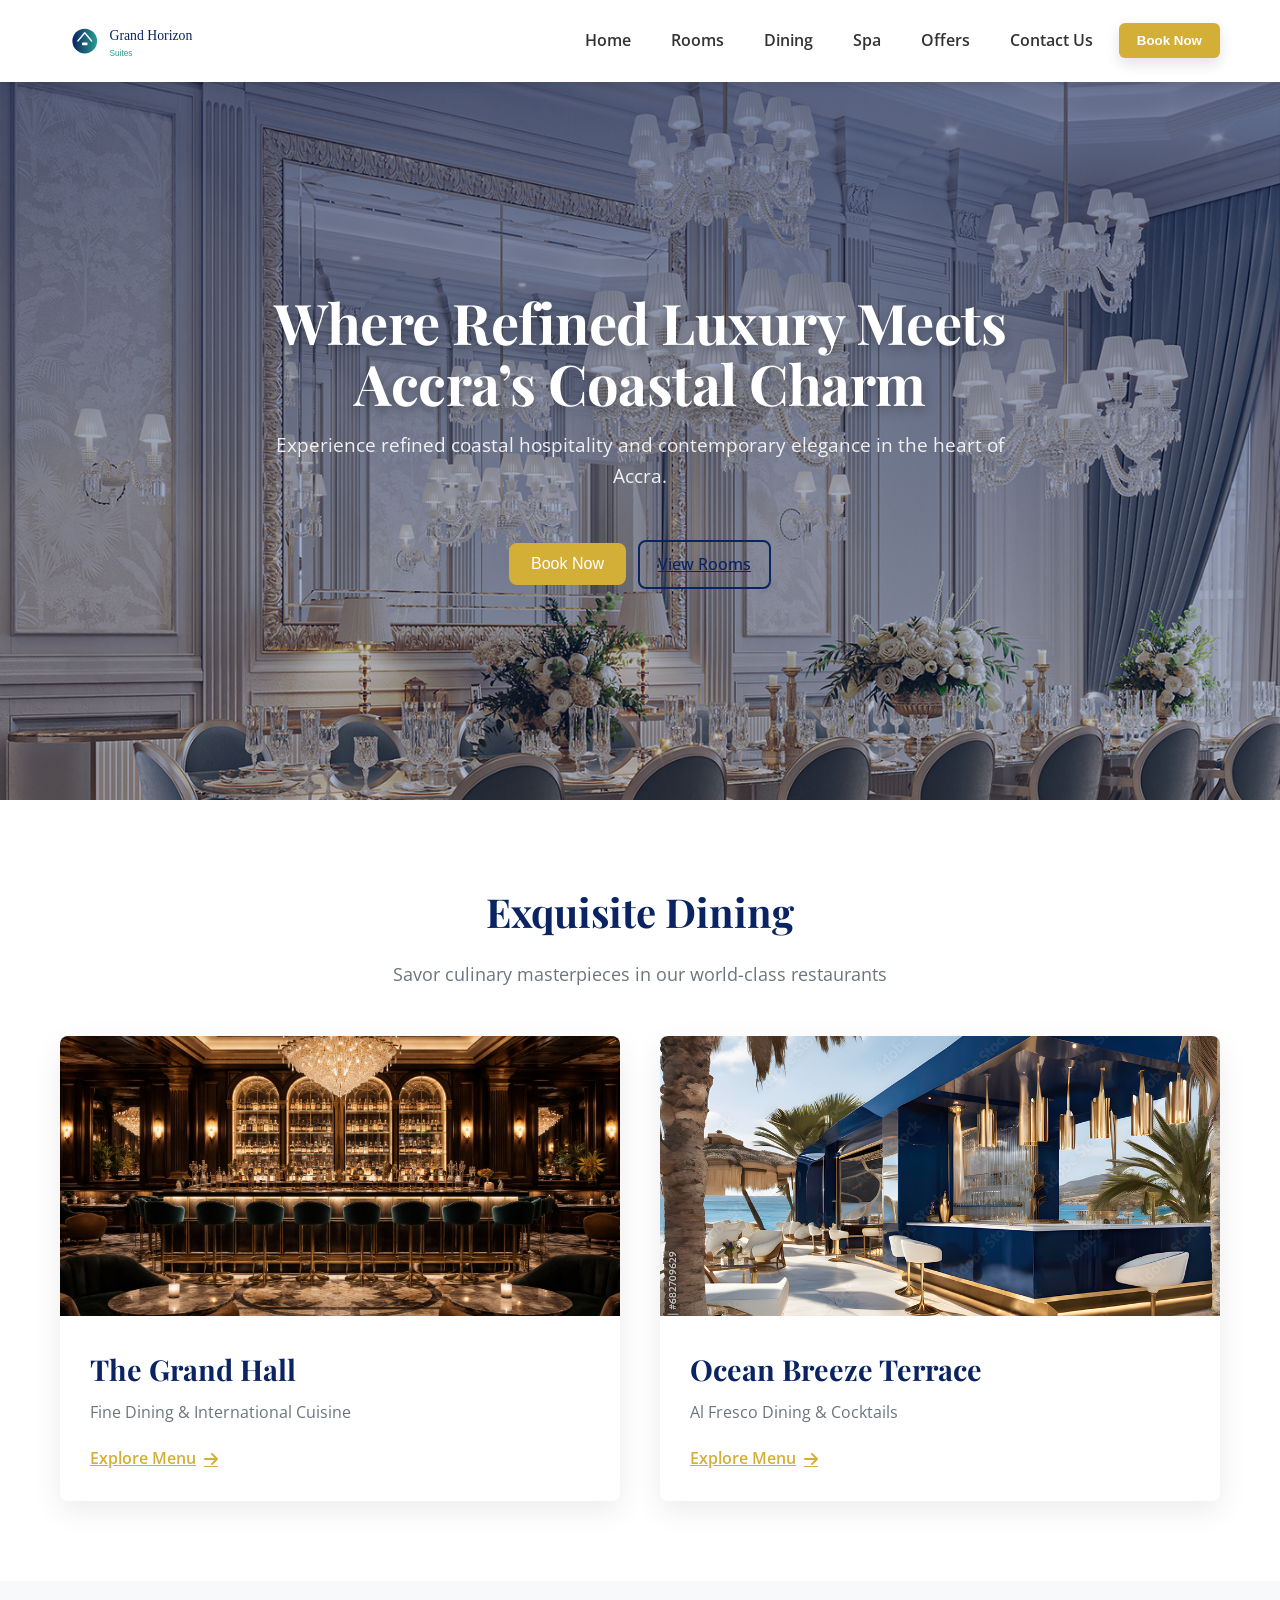
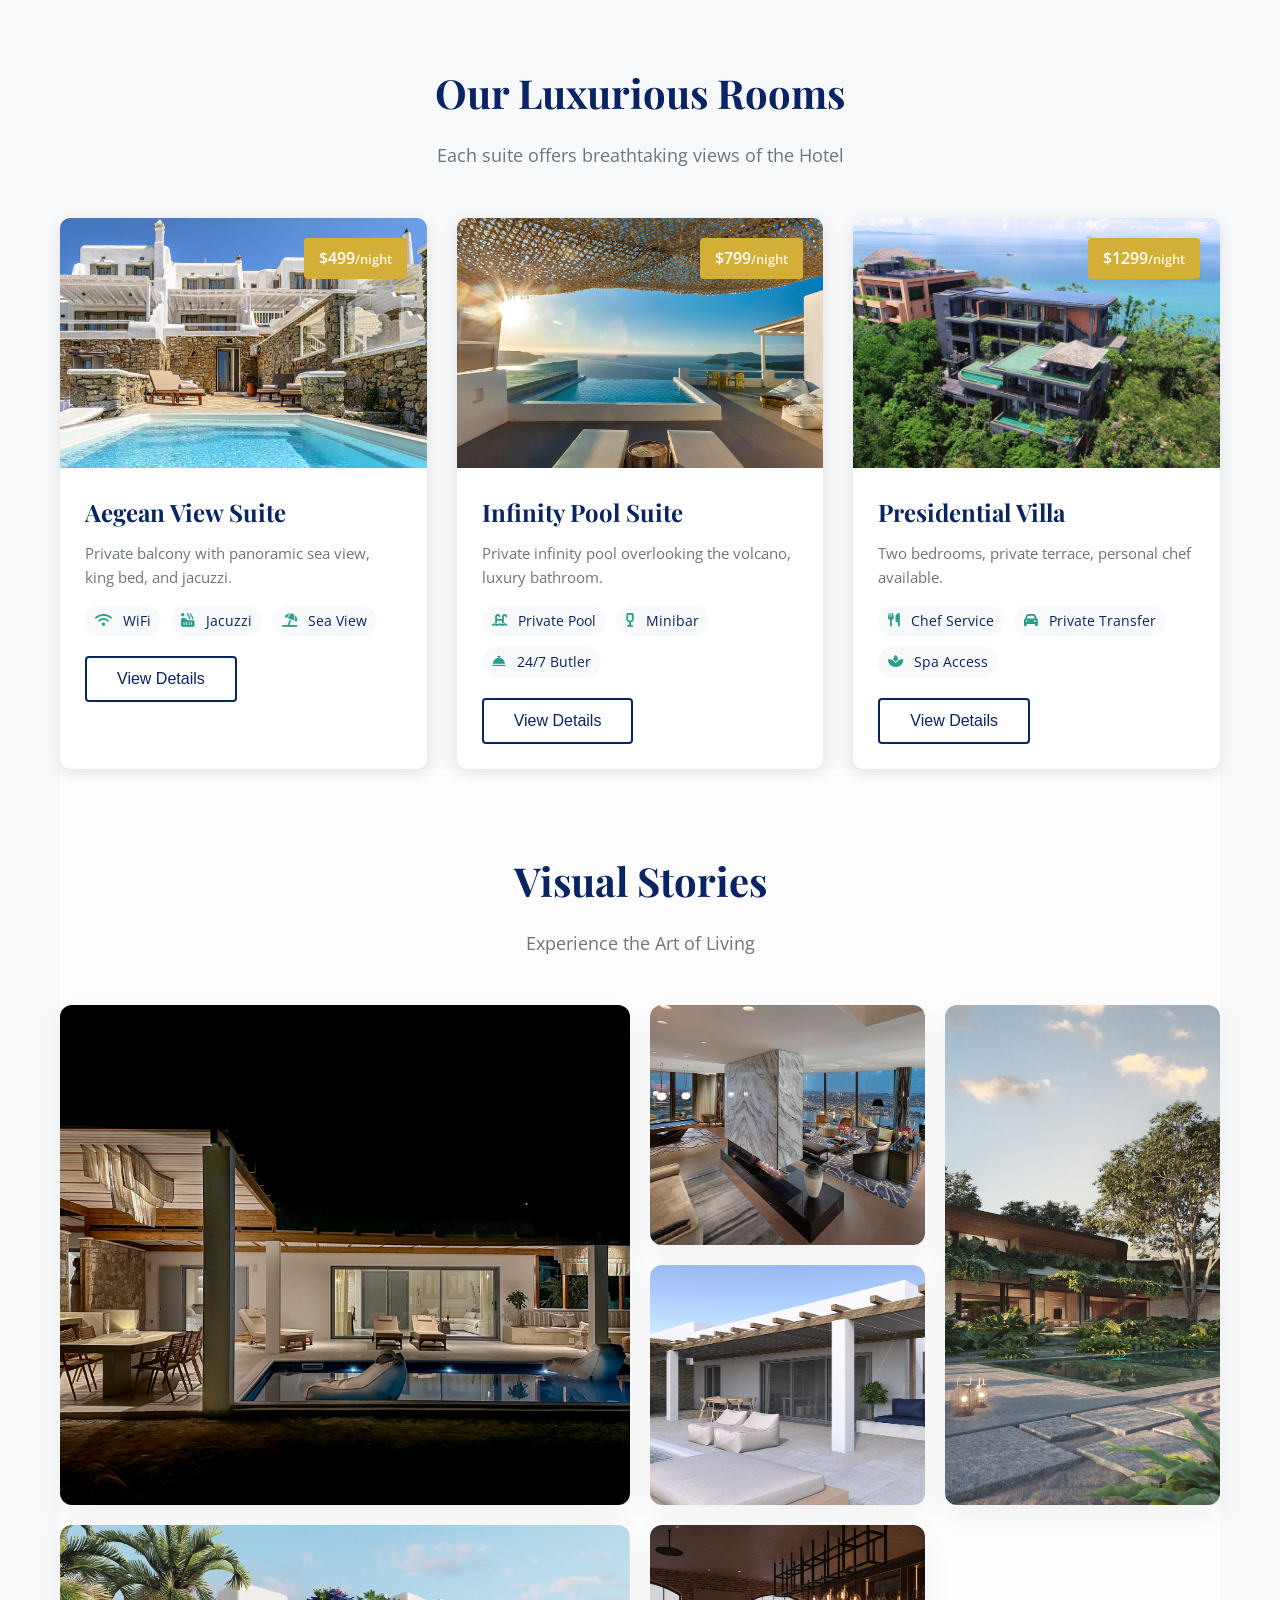
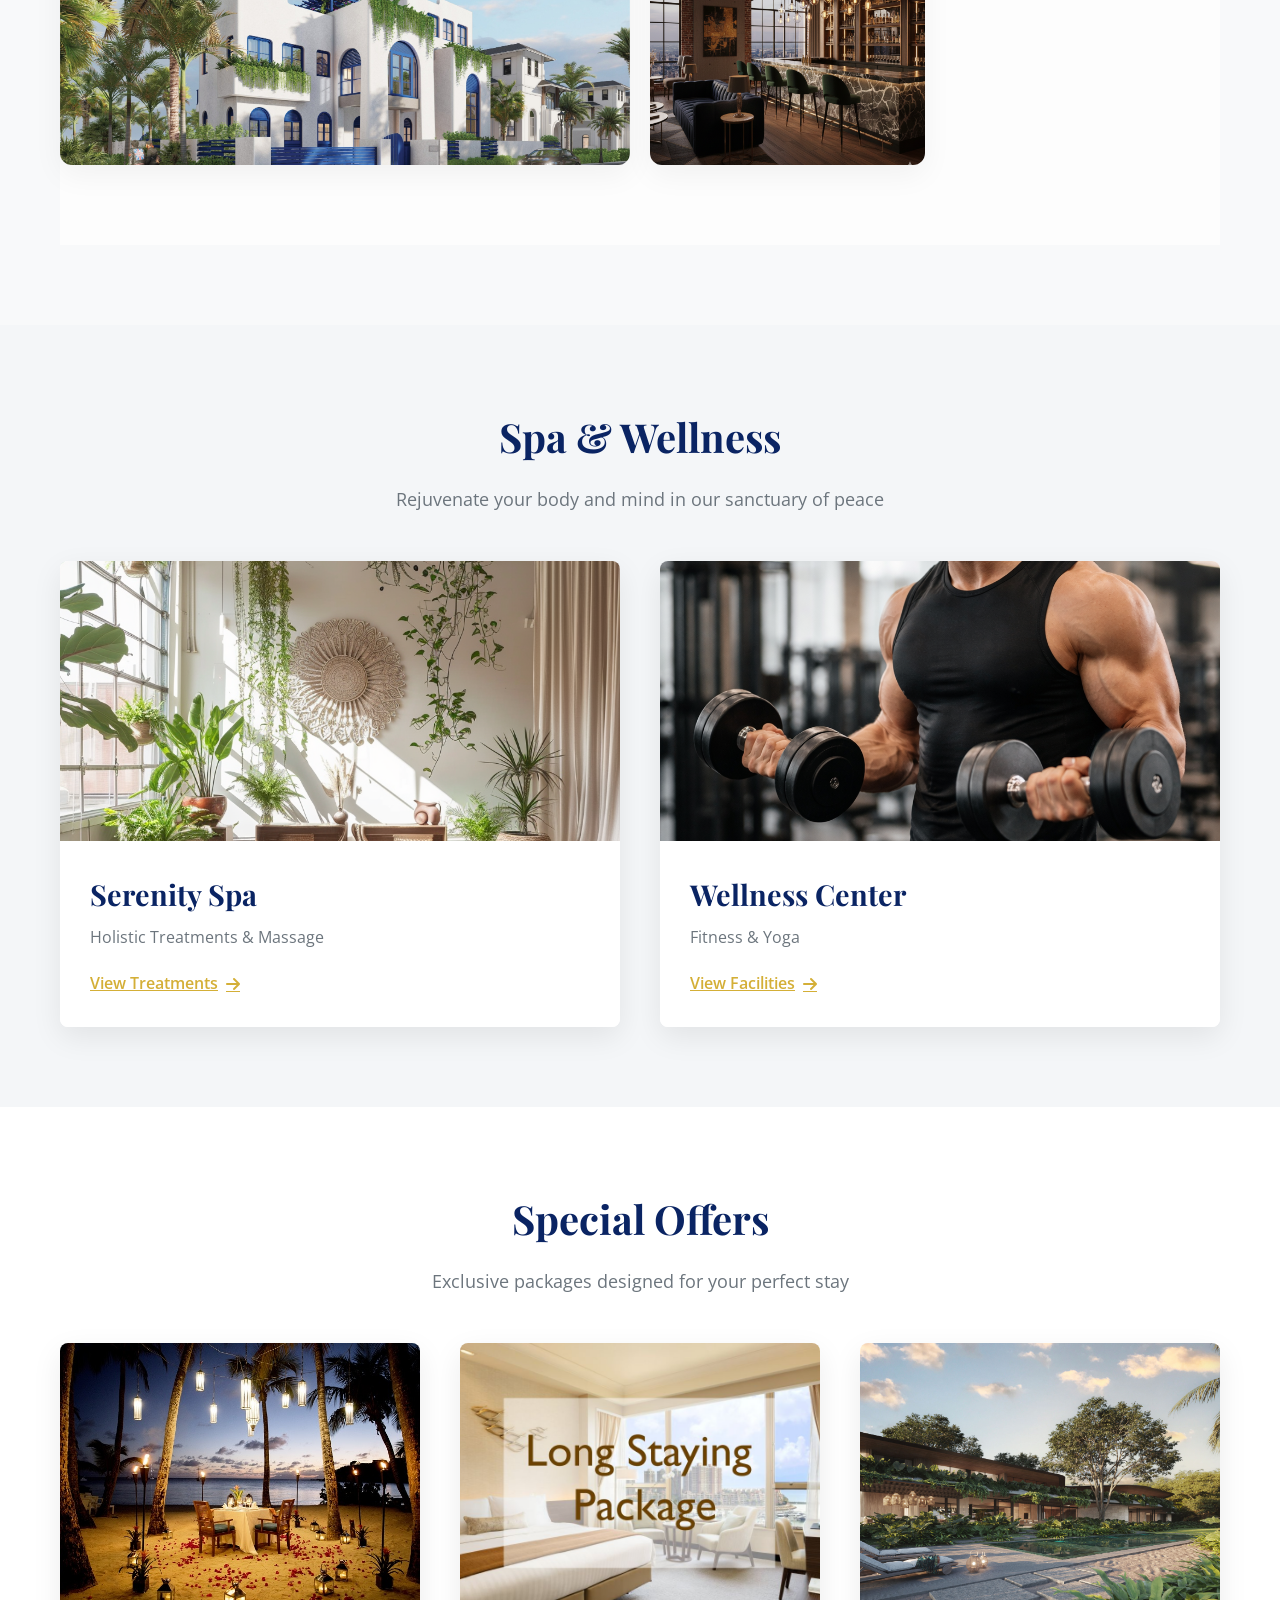
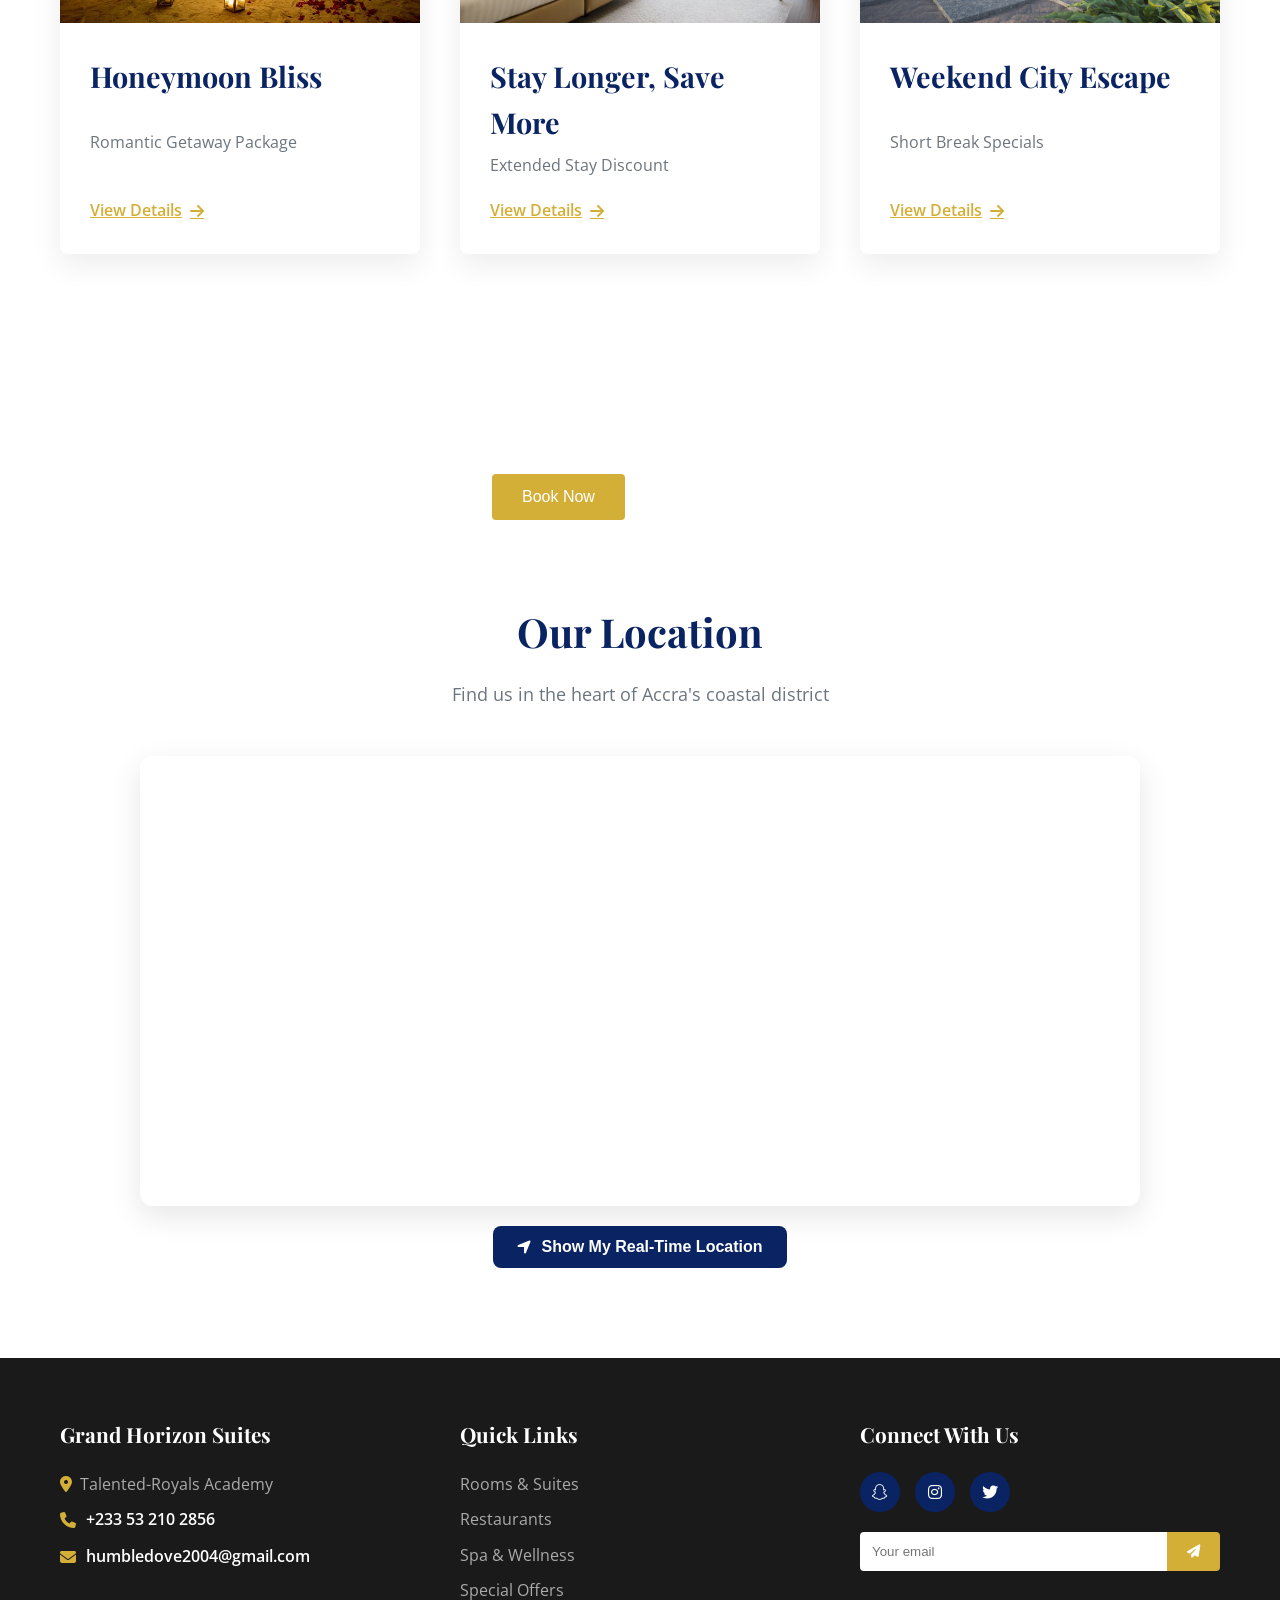
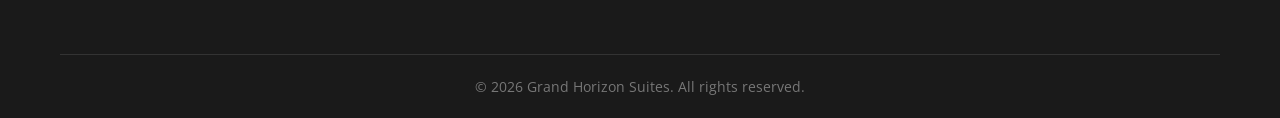
==== html/index.html @ d68dd580 "Initial commit: Grand Horizon Suites - Luxury Hotel Experience" ====
<!DOCTYPE html>
<html lang="en">

<head>
    <meta charset="UTF-8">
    <meta name="viewport" content="width=device-width, initial-scale=1.0">
    <meta name="description" content="Experience refined luxury and contemporary elegance at Grand Horizon Suites, Accra's premier coastal hotel.">
    <meta name="keywords" content="luxury hotel, Accra, coastal suites, fine dining, spa, wellness, vacation, Ghana">
    <title>Grand Horizon Suites | Luxury Hotel</title>
    <link rel="icon" type="image/svg+xml" href="../images/logo.svg">

    <!-- Structured Data (JSON-LD) -->
    <script type="application/ld+json">
    {
      "@context": "https://schema.org",
      "@type": "Hotel",
      "name": "Grand Horizon Suites",
      "description": "Experience refined luxury and contemporary elegance at Grand Horizon Suites, Accra's premier coastal hotel.",
      "image": "https://grandhorizonsuites.com/images/background.jpg",
      "address": {
        "@type": "PostalAddress",
        "streetAddress": "Talented-Royals Academy",
        "addressLocality": "Accra",
        "addressRegion": "Greater Accra",
        "addressCountry": "GH"
      },
      "telephone": "+233532102856",
      "priceRange": "$$$",
      "amenityFeature": [
        { "@type": "LocationFeatureSpecification", "name": "Sea View", "value": "true" },
        { "@type": "LocationFeatureSpecification", "name": "Spa", "value": "true" },
        { "@type": "LocationFeatureSpecification", "name": "Infinity Pool", "value": "true" }
      ]
    }
    </script>
    <link rel="stylesheet" href="../stylesheet/style.css">
    <link rel="preconnect" href="https://fonts.googleapis.com">
    <link rel="preconnect" href="https://fonts.gstatic.com" crossorigin>
    <link
        href="https://fonts.googleapis.com/css2?family=Playfair+Display:wght@400;700&family=Open+Sans:wght@300;400;500&display=swap"
        rel="stylesheet">
    <link rel="stylesheet" href="https://cdnjs.cloudflare.com/ajax/libs/font-awesome/6.4.0/css/all.min.css">
    <link rel="stylesheet" href="https://unpkg.com/leaflet@1.9.4/dist/leaflet.css"
        integrity="sha256-p4NxAoJBhIIN+hmNHrzRCf9tD/miZyoHS5obTRR9BMY=" crossorigin="" />
</head>

<body>
    <!-- Navigation -->
    <nav class="navbar">
        <div class="container nav-container">
            <a href="#" class="logo" aria-label="Grand Horizon Suites">
                <img src="../images/logo.svg" alt="Grand Horizon Suites logo" class="site-logo">
            </a>
            <ul class="nav-menu">
                <li><a href="#home">Home</a></li>
                <li><a href="#rooms">Rooms</a></li>
                <li><a href="dining.html">Dining</a></li>
                <li><a href="spa.html">Spa</a></li>
                <li><a href="offers.html">Offers</a></li>
                <li><a href="#contact">Contact Us</a></li>
                <li><button class="btn-book" id="openBooking">Book Now</button></li>
            </ul>
            <button class="hamburger" id="hamburger">
                <i class="fas fa-bars"></i>
            </button>
        </div>
    </nav>

    <!-- Hero Section -->
    <section class="hero" id="home">
        <div class="hero-overlay">
            <div class="container">
                <div class="hero-content">
                    <h1>Where Refined Luxury Meets Accra’s Coastal Charm</h1>
                    <p class="hero-subtitle">Experience refined coastal hospitality and contemporary elegance in the
                        heart of Accra.</p>
                    <div class="hero-ctas">
                        <button class="btn-primary" id="openBookingHero">Book Now</button>
                        <a class="btn-secondary" href="#rooms">View Rooms</a>
                    </div>
                </div>

            </div>
        </div>
    </section>

    <!-- Dining Section -->
    <section class="dining-section" id="dining">
        <div class="container">
            <h2 class="section-title">Exquisite Dining</h2>
            <p class="section-subtitle">Savor culinary masterpieces in our world-class restaurants</p>
            <div class="features-grid">
                <div class="feature-card">
                    <div class="feature-image" style="background-image: url('../images/bar%201.png');"></div>
                    <div class="feature-content">
                        <h3>The Grand Hall</h3>
                        <p>Fine Dining & International Cuisine</p>
                        <a href="dining.html?view=grand" class="btn-text explore-btn">Explore Menu <i class="fas fa-arrow-right"></i></a>
                    </div>
                </div>
                <div class="feature-card">
                    <div class="feature-image" style="background-image: url('../images/Oceanbreeze.jpg');"></div>
                    <div class="feature-content">
                        <h3>Ocean Breeze Terrace</h3>
                        <p>Al Fresco Dining & Cocktails</p>
                        <a href="dining.html?view=ocean" class="btn-text explore-btn">Explore Menu <i class="fas fa-arrow-right"></i></a>
                    </div>
                </div>
            </div>
        </div>
    </section>

    <!-- Rooms Preview -->
    <section class="rooms-preview" id="rooms">
        <div class="container">
            <h2 class="section-title">Our Luxurious Rooms</h2>
            <p class="section-subtitle">Each suite offers breathtaking views of the Hotel</p>

            <div class="rooms-grid">
                <!-- Room 1 -->
                <div class="room-card" data-title="Aegean View Suite"
                    data-desc="Private balcony with panoramic sea view, king bed, and jacuzzi." data-price="$499/night"
                    data-images="../images/A1.jpg,../images/A2.jpg,../images/A3.jpg"
                    data-amenities="WiFi,Jacuzzi,Sea View">
                    <div class="room-image" style="background-image: url('../images/A1.jpg');" loading="lazy">
                        <span class="room-price">$499<span>/night</span></span>
                    </div>
                    <div class="room-info">
                        <h3>Aegean View Suite</h3>
                        <p class="room-desc">Private balcony with panoramic sea view, king bed, and jacuzzi.</p>
                        <div class="room-amenities">
                            <span><i class="fas fa-wifi"></i> WiFi</span>
                            <span><i class="fas fa-hot-tub"></i> Jacuzzi</span>
                            <span><i class="fas fa-umbrella-beach"></i> Sea View</span>
                        </div>
                        <button class="btn-secondary view-details">View Details</button>
                    </div>
                </div>

                <!-- Room 2 -->
                <div class="room-card" data-title="Infinity Pool Suite"
                    data-desc="Private infinity pool overlooking the volcano, luxury bathroom." data-price="$799/night"
                    data-images="../images/I-1.jpg,../images/I-2.jpeg,../images/I-3.jpg"
                    data-amenities="Private Pool,Minibar,24/7 Butler">
                    <div class="room-image" style="background-image: url('../images/I-1.jpg');" loading="lazy">
                        <span class="room-price">$799<span>/night</span></span>
                    </div>
                    <div class="room-info">
                        <h3>Infinity Pool Suite</h3>
                        <p class="room-desc">Private infinity pool overlooking the volcano, luxury bathroom.</p>
                        <div class="room-amenities">
                            <span><i class="fas fa-swimming-pool"></i> Private Pool</span>
                            <span><i class="fas fa-wine-glass-alt"></i> Minibar</span>
                            <span><i class="fas fa-concierge-bell"></i> 24/7 Butler</span>
                        </div>
                        <button class="btn-secondary view-details">View Details</button>
                    </div>
                </div>

                <!-- Room 3 -->
                <div class="room-card" data-title="Presidential Villa"
                    data-desc="Two bedrooms, private terrace, personal chef available." data-price="$1299/night"
                    data-images="../images/P1.jpg,../images/P2.jpg,../images/P3.jpg"
                    data-amenities="Chef Service,Private Transfer,Spa Access">
                    <div class="room-image"
                        style="background-image: url('../images/P1.jpg');" loading="lazy">
                        <span class="room-price">$1299<span>/night</span></span>
                    </div>
                    <div class="room-info">
                        <h3>Presidential Villa</h3>
                        <p class="room-desc">Two bedrooms, private terrace, personal chef available.</p>
                        <div class="room-amenities">
                            <span><i class="fas fa-utensils"></i> Chef Service</span>
                            <span><i class="fas fa-car"></i> Private Transfer</span>
                            <span><i class="fas fa-spa"></i> Spa Access</span>
                        </div>
                        <button class="btn-secondary view-details">View Details</button>
                    </div>
                </div>
            </div>

            <!-- Local Image Gallery (uses images/ folder) -->
            <div class="gallery" id="gallery">
                <h3 class="section-title">Visual Stories</h3>
                <p class="section-subtitle">Experience the Art of Living</p>
                <div class="gallery-grid">
                    <div class="gallery-item large">
                        <img src="../images/G1.jpg" alt="Luxury Suite View" loading="lazy">
                        <div class="gallery-overlay">
                            <i class="fas fa-search-plus"></i>
                            <span>Luxury Living</span>
                        </div>
                    </div>
                    <div class="gallery-item">
                        <img src="../images/G2.jpg" alt="Spa Treatment Room" loading="lazy">
                        <div class="gallery-overlay">
                            <i class="fas fa-search-plus"></i>
                            <span>Wellness Oasis</span>
                        </div>
                    </div>
                    <div class="gallery-item tall">
                        <img src="../images/G3.jpg" alt="Fine Dining Experience" loading="lazy">
                        <div class="gallery-overlay">
                            <i class="fas fa-search-plus"></i>
                            <span>Culinary Excellence</span>
                        </div>
                    </div>
                    <div class="gallery-item">
                        <img src="../images/G4.jpg" alt="Hotel Exterior Night" loading="lazy">
                        <div class="gallery-overlay">
                            <i class="fas fa-search-plus"></i>
                            <span>Iconic Architecture</span>
                        </div>
                    </div>
                    <div class="gallery-item wide">
                        <img src="../images/G5.jpg" alt="Poolside Relaxation" loading="lazy">
                        <div class="gallery-overlay">
                            <i class="fas fa-search-plus"></i>
                            <span>Serene Moments</span>
                        </div>
                    </div>
                    <div class="gallery-item">
                        <img src="../images/G6.png" alt="Grand Lobby Area" loading="lazy">
                        <div class="gallery-overlay">
                            <i class="fas fa-search-plus"></i>
                            <span>The Grand Entrance</span>
                        </div>
                    </div>
                </div>
            </div>
        </div>
    </section>

    <!-- Spa & Wellness Section -->
    <section class="spa-section" id="spa">
        <div class="container">
            <h2 class="section-title">Spa & Wellness</h2>
            <p class="section-subtitle">Rejuvenate your body and mind in our sanctuary of peace</p>
            <div class="features-grid">
                <div class="feature-card">
                    <div class="feature-image" style="background-image: url('../images/S1.png');"></div>
                    <div class="feature-content">
                        <h3>Serenity Spa</h3>
                        <p>Holistic Treatments & Massage</p>
                        <a href="spa.html?view=serenity" class="btn-text explore-btn">View Treatments <i class="fas fa-arrow-right"></i></a>
                    </div>
                </div>
                <div class="feature-card">
                    <div class="feature-image" style="background-image: url('../images/f1.png');"></div>
                    <div class="feature-content">
                        <h3>Wellness Center</h3>
                        <p>Fitness & Yoga</p>
                        <a href="spa.html?view=wellness" class="btn-text explore-btn">View Facilities <i class="fas fa-arrow-right"></i></a>
                    </div>
                </div>
            </div>
        </div>
    </section>

    <!-- Special Offers Section -->
    <section class="offers-section" id="offers">
        <div class="container">
            <h2 class="section-title">Special Offers</h2>
            <p class="section-subtitle">Exclusive packages designed for your perfect stay</p>
            <div class="features-grid">
                <div class="feature-card">
                    <div class="feature-image" style="background-image: url('../images/Honeymoon.jpg');"></div>
                    <div class="feature-content">
                        <h3>Honeymoon Bliss</h3>
                        <p>Romantic Getaway Package</p>
                        <a href="offers.html?view=honeymoon" class="btn-text explore-btn">View Details <i class="fas fa-arrow-right"></i></a>
                    </div>
                </div>
                <div class="feature-card">
                    <div class="feature-image" style="background-image: url('../images/long-stay-package_920x638.jpg');"></div>
                    <div class="feature-content">
                        <h3>Stay Longer, Save More</h3>
                        <p>Extended Stay Discount</p>
                        <a href="offers.html?view=staylonger" class="btn-text explore-btn">View Details <i class="fas fa-arrow-right"></i></a>
                    </div>
                </div>
                <div class="feature-card">
                    <div class="feature-image" style="background-image: url('../images/G3.jpg');"></div>
                    <div class="feature-content">
                        <h3>Weekend City Escape</h3>
                        <p>Short Break Specials</p>
                        <a href="offers.html?view=weekend" class="btn-text explore-btn">View Details <i class="fas fa-arrow-right"></i></a>
                    </div>
                </div>
            </div>
        </div>
    </section>

    <!-- Call to Action -->
    <section class="cta">
        <div class="container">
            <h2>Ready for an Unforgettable Experience?</h2>
            <p>Contact our concierge to plan your perfect getaway</p>
            <div class="cta-buttons">
                <button class="btn-primary" id="openBookingCTA">Book Now</button>
                <button class="btn-secondary" id="openContactCTA">Contact Us</button>
            </div>
        </div>
    </section>

    <!-- Location Section -->
    <section class="location-section" id="location">
        <div class="container">
            <h2 class="section-title">Our Location</h2>
            <p class="section-subtitle">Find us in the heart of Accra's coastal district</p>
            <div class="location-container">
                <div id="map" style="height: 450px; width: 100%; border-radius: 12px; box-shadow: 0 10px 30px rgba(0,0,0,0.1);"></div>
                <div class="map-controls">
                    <button id="trackLocation" class="btn-primary">
                        <i class="fas fa-location-arrow"></i> Show My Real-Time Location
                    </button>
                    <p id="locationStatus" style="margin-top: 10px; font-size: 0.9rem; color: var(--gray);"></p>
                </div>
            </div>
        </div>
    </section>

    <!-- Footer -->
    <footer class="footer">
        <div class="container">
            <div class="footer-columns">
                <div class="footer-col">
                    <h3>Grand Horizon Suites</h3>
                    <p><a href="#location" class="footer-location-link"><i class="fas fa-map-marker-alt"></i> Talented-Royals Academy</a></p>
                    <p><i class="fas fa-phone"></i> <a class="contact-link phone-link" href="https://wa.me/233532102856" target="_blank" rel="noopener">+233 53 210 2856</a></p>
                    <p><i class="fas fa-envelope"></i> <a class="contact-link email-link" href="mailto:humbledove2004@gmail.com">humbledove2004@gmail.com</a></p>
                </div>
                <div class="footer-col">
                    <h3>Quick Links</h3>
                    <ul>
                        <li><a href="#rooms">Rooms & Suites</a></li>
                        <li><a href="dining.html">Restaurants</a></li>
                        <li><a href="spa.html">Spa & Wellness</a></li>
                        <li><a href="offers.html">Special Offers</a></li>
                    </ul>
                </div>
                <div class="footer-col">
                    <h3>Connect With Us</h3>
                    <div class="social-icons">
                        <a href="https://www.snapchat.com/add/humblerific" target="_blank" rel="noopener noreferrer" aria-label="Snapchat"><i class="fab fa-snapchat"></i></a>
                        <a href="https://www.instagram.com/Dadaba_ice_age" target="_blank" rel="noopener noreferrer" aria-label="Instagram"><i class="fab fa-instagram"></i></a>
                        <a href="https://twitter.com/grandhorizon" target="_blank" rel="noopener noreferrer" aria-label="Twitter"><i class="fab fa-twitter"></i></a>
                    </div>
                    <div class="newsletter">
                        <input type="email" id="newsletter-email" placeholder="Your email">
                        <button id="newsletter-submit">
                            <i class="fas fa-paper-plane"></i>
                        </button>
                    </div>
                </div>
            </div>
            <div class="footer-bottom">
                <p>&copy; <span id="current-year"></span> Grand Horizon Suites. All rights reserved.</p>
            </div>
        </div>
    </footer>

    <!-- Booking Modal -->
    <div class="modal" id="bookingModal" aria-hidden="true">
        <div class="modal-content" role="dialog" aria-modal="true" aria-labelledby="modalTitle">
            <div class="modal-header">
                <h3 id="modalTitle">Book a Room / Contact Us</h3>
                <button class="modal-close" id="closeBooking" aria-label="Close">✕</button>
            </div>
            <form id="bookingForm">
                <input name="name" placeholder="Full name" required>
                <input name="email" type="email" placeholder="Email address" required>
                <input name="phone" placeholder="Phone" class="full">
                <input name="checkin" type="date" placeholder="Check-in">
                <input name="checkout" type="date" placeholder="Check-out">
                <select name="guests">
                    <option>1 Guest</option>
                    <option>2 Guests</option>
                    <option>3 Guests</option>
                    <option>4+ Guests</option>
                </select>
                <textarea name="message" rows="4" placeholder="Message / Requests" class="full"></textarea>
                <button type="submit">Request Booking</button>
            </form>
        </div>
    </div>

    <!-- Room Details Modal -->
    <div class="modal" id="roomModal" aria-hidden="true">
        <div class="modal-content" role="dialog" aria-modal="true" aria-labelledby="roomModalTitle">
            <div class="modal-header">
                <h3 id="roomModalTitle">Room Details</h3>
                <button class="modal-close" id="closeRoomModal" aria-label="Close">✕</button>
            </div>
            <div class="room-modal-body">
                <div class="room-modal-grid">
                    <div class="room-carousel">
                        <button class="carousel-nav prev" id="carouselPrev" aria-label="Previous image">‹</button>
                        <div class="room-modal-image" id="roomImage"
                            style="background-size:cover;background-position:center;height:320px;border-radius:8px;margin:0 12px;">
                        </div>
                        <button class="carousel-nav next" id="carouselNext" aria-label="Next image">›</button>
                        <div class="room-thumbnails" id="roomThumbnails" aria-hidden="false"></div>
                    </div>
                    <div class="room-modal-info">
                        <h4 id="roomTitle"></h4>
                        <p id="roomPrice" style="font-weight:700;color:var(--secondary);"></p>
                        <p id="roomDesc"></p>
                        <div id="roomAmenities" style="margin-top:10px;display:flex;gap:8px;flex-wrap:wrap;"></div>
                        <div style="margin-top:14px;text-align:right;">
                            <button class="btn-primary" id="bookFromDetails">Book This Room</button>
                        </div>
                    </div>
                </div>
            </div>
        </div>
    </div>

    <!-- Lightbox for enlarged image -->
    <div id="imageLightbox" class="image-lightbox" aria-hidden="true">
        <button class="lightbox-close" id="lightboxClose" aria-label="Close">✕</button>
        <button class="lightbox-nav prev" id="lightboxPrev" aria-label="Previous">‹</button>
        <img id="lightboxImage" src="" alt="Enlarged image" />
        <button class="lightbox-nav next" id="lightboxNext" aria-label="Next">›</button>
    </div>

<!-- Leaflet JS -->
<script src="https://unpkg.com/leaflet@1.9.4/dist/leaflet.js"
    integrity="sha256-20nQCchB9co0qIjJZRGuk2/Z9VM+kNiyxNV1lvTlZBo=" crossorigin=""></script>

<!-- EmailJS SDK -->
<script src="https://cdn.jsdelivr.net/npm/@emailjs/browser@3/dist/email.min.js"></script>

<!-- Supabase Configuration -->
<script src="../javascript/supabase-config.js"></script>

<!-- Contact Service -->
<script src="../javascript/contact-service.js"></script>

<!-- Modular Scripts -->
<script src="../javascript/ui-core.js"></script>
<script src="../javascript/modals.js"></script>
<script src="../javascript/gallery.js"></script>
<script src="../javascript/rooms.js"></script>
<script src="../javascript/booking.js"></script>
<script src="../javascript/views.js"></script>
<script src="../javascript/map.js"></script>
</body>

</html>
---- stylesheet/style.css ----
/* Reset & Base Styles */
* {
    margin: 0;
    padding: 0;
    box-sizing: border-box;
}

:root {
    --primary: #0a2463;
    --secondary: #d4af37;
    --accent: #2a9d8f;
    --light: #f8f9fa;
    --dark: #333;
    --gray: #6c757d;
}

body {
    font-family: 'Open Sans', sans-serif;
    line-height: 1.6;
    color: var(--dark);
    overflow-x: hidden;
}

/* avoid content hiding under fixed navbar */
body {
    padding-top: 80px;
}

.container {
    width: 100%;
    max-width: 1200px;
    margin: 0 auto;
    padding: 0 20px;
}

/* Typography */
h1,
h2,
h3,
h4 {
    font-family: 'Playfair Display', serif;
    font-weight: 700;
}

.section-title {
    font-size: 2.5rem;
    text-align: center;
    margin-bottom: 1rem;
    color: var(--primary);
}

.section-subtitle {
    text-align: center;
    color: var(--gray);
    margin-bottom: 3rem;
    font-size: 1.1rem;
}

/* Buttons */
.btn-primary,
.btn-secondary {
    padding: 12px 30px;
    border: none;
    border-radius: 4px;
    font-size: 1rem;
    cursor: pointer;
    transition: all 0.3s ease;
    font-weight: 500;
}

.btn-primary {
    background: var(--secondary);
    color: white;
}

.btn-primary:hover {
    background: #b8941f;
    transform: translateY(-2px);
}

.btn-secondary {
    background: transparent;
    color: var(--primary);
    border: 2px solid var(--primary);
}

.btn-secondary:hover {
    background: var(--primary);
    color: white;
}

/* Navigation */
.navbar {
    background: white;
    box-shadow: 0 2px 10px rgba(0, 0, 0, 0.1);
    position: fixed;
    width: 100%;
    top: 0;
    z-index: 1000;
}

.nav-container {
    display: flex;
    justify-content: space-between;
    align-items: center;
    padding: 18px 20px;
}

.hero {
    min-height: 80vh;
    background: linear-gradient(rgba(10, 36, 99, 0.55), rgba(10, 36, 99, 0.25)),
        url('../images/background.jpg') no-repeat center center/cover;
    display: flex;
    align-items: center;
    color: white;
}

/* logo sizing (keep at top-level, not nested) */
.site-logo {
    height: 44px;
    width: auto;
    vertical-align: middle;
    margin-right: 0;
    transition: height 0.3s ease;
}

.nav-menu {
    display: flex;
    list-style: none;
    gap: 12px;
    align-items: center;
    flex-direction: row;
    /* horizontal by default */
}

.nav-menu li a {
    display: inline-block;
    padding: 10px 14px;
    text-decoration: none;
    color: var(--dark);
    font-weight: 600;
    border-radius: 8px;
    transition: all 0.18s ease;
}

.nav-menu li a:hover {
    color: white;
    background: var(--primary);
    transform: translateY(-2px);
}

.btn-book {
    background: var(--secondary);
    color: white !important;
    padding: 10px 18px;
    border-radius: 6px;
    box-shadow: 0 6px 14px rgba(16, 24, 40, 0.12);
    border: none;
    font-weight: 700;
}

.btn-book:hover {
    transform: translateY(-3px);
}

/* Modal (booking/contact) */
.modal {
    position: fixed;
    inset: 0;
    display: none;
    align-items: center;
    justify-content: center;
    background: rgba(0, 0, 0, 0.5);
    z-index: 2000;
}

.modal.open {
    display: flex;
}

.modal-content {
    background: white;
    width: 100%;
    max-width: 720px;
    border-radius: 10px;
    padding: 22px;
    box-shadow: 0 20px 50px rgba(2, 6, 23, 0.3);
}

.dining-meta {
    list-style: none;
    margin: 14px 0 22px 0;
    padding: 10px 14px;
    border-radius: 999px;
    background: linear-gradient(90deg, rgba(212, 175, 55, 0.12), rgba(10, 36, 99, 0.04));
    display: inline-flex;
    flex-wrap: wrap;
    gap: 16px;
    color: var(--gray);
    font-size: 0.9rem;
}

.dining-meta li {
    display: inline-flex;
    align-items: center;
    gap: 8px;
}

.dining-meta i {
    font-size: 0.9rem;
}

#menuModal .modal-content {
    max-width: 640px;
    background: radial-gradient(circle at top left, rgba(212, 175, 55, 0.2), transparent 55%),
        radial-gradient(circle at bottom right, rgba(10, 36, 99, 0.3), transparent 55%),
        #ffffff;
    border: 1px solid rgba(212, 175, 55, 0.55);
    backdrop-filter: blur(14px);
    transform: translateY(6px);
    animation: menuModalIn 0.45s ease-out forwards;
}

#menuModal .modal-header h3 {
    letter-spacing: 0.08em;
    text-transform: uppercase;
    font-size: 0.9rem;
    color: var(--secondary);
}

#menuModalBody {
    margin-top: 6px;
    max-height: 420px;
    overflow-y: auto;
    padding-right: 4px;
}

#menuModalBody h4 {
    font-size: 1.4rem;
    margin-bottom: 10px;
    color: var(--primary);
    letter-spacing: 0.04em;
}

#menuModalBody ul {
    list-style: none;
    padding-left: 0;
    margin: 0;
}

#menuModalBody li {
    padding: 10px 0;
    border-bottom: 1px solid rgba(212, 175, 55, 0.24);
    display: flex;
    gap: 10px;
    align-items: flex-start;
    font-size: 0.98rem;
}

#menuModalBody li::before {
    content: "◆";
    color: var(--secondary);
    font-size: 0.75rem;
    margin-top: 4px;
}

#menuModalBody .menu-dish {
    display: flex;
    flex-direction: column;
    gap: 3px;
}

#menuModalBody .menu-dish-name {
    font-weight: 600;
    color: var(--dark);
}

#menuModalBody .menu-dish-desc {
    color: var(--gray);
    font-size: 0.9rem;
}

@keyframes menuModalIn {
    from {
        opacity: 0;
        transform: translateY(18px) scale(0.98);
    }
    to {
        opacity: 1;
        transform: translateY(0) scale(1);
    }
}

.modal-header {
    display: flex;
    justify-content: space-between;
    align-items: center;
    margin-bottom: 12px
}

.modal-header h3 {
    margin: 0
}

.modal-close {
    background: none;
    border: 0;
    font-size: 1.2rem;
    cursor: pointer
}

.modal form {
    display: grid;
    grid-template-columns: 1fr 1fr;
    gap: 12px
}

.modal form .full {
    grid-column: 1 / -1
}

/* Room Details Modal polishing */
#roomModal .modal-content {
    max-width: 820px;
    padding: 20px;
}

#roomModal .room-modal-grid {
    display: grid;
    grid-template-columns: 1fr;
    gap: 12px;
    align-items: start;
}

#roomModal .room-modal-image {
    width: 100%;
    height: 220px;
    border-radius: 8px;
    background-size: cover;
    background-position: center;
}

#roomModal h4 {
    margin: 6px 0 4px 0;
    color: var(--primary);
    font-size: 1.4rem;
}

#roomModal #roomPrice {
    font-weight: 700;
    color: var(--secondary);
    margin-bottom: 6px;
}

#roomModal #roomAmenities span {
    display: inline-block;
    margin: 6px 6px 0 0;
}

@media (min-width: 768px) {
    #roomModal .room-modal-grid {
        grid-template-columns: 40% 1fr;
    }

    /* ensure image spans the full left column */
    #roomModal .room-modal-image {
        grid-row: 1 / 6;
        height: 260px;
    }
}

/* Carousel & Lightbox styles */
.room-carousel {
    display: flex;
    flex-direction: column;
    align-items: center;
}

.carousel-nav {
    background: rgba(0, 0, 0, 0.45);
    color: white;
    border: none;
    width: 36px;
    height: 36px;
    border-radius: 50%;
    display: inline-flex;
    align-items: center;
    justify-content: center;
    cursor: pointer;
    font-size: 1.2rem;
}

.room-thumbnails {
    display: flex;
    gap: 8px;
    margin-top: 10px;
    overflow-x: auto;
    padding: 6px 0;
    width: 100%;
}

.room-thumbnails img.thumb {
    width: 72px;
    height: 52px;
    object-fit: cover;
    border-radius: 6px;
    cursor: pointer;
    opacity: 0.8;
    border: 2px solid transparent;
}

.room-thumbnails img.thumb.active {
    opacity: 1;
    border-color: var(--secondary);
}

.image-lightbox {
    position: fixed;
    inset: 0;
    display: none;
    align-items: center;
    justify-content: center;
    background: rgba(0, 0, 0, 0.85);
    z-index: 3000;
}

.image-lightbox.open {
    display: flex;
}

.image-lightbox img {
    max-width: 92%;
    max-height: 86%;
    border-radius: 6px;
    box-shadow: 0 20px 60px rgba(0, 0, 0, 0.6);
}

.lightbox-close {
    position: absolute;
    top: 18px;
    right: 18px;
    background: rgba(255, 255, 255, 0.06);
    color: white;
    border: none;
    font-size: 1.2rem;
    width: 44px;
    height: 44px;
    border-radius: 6px;
    cursor: pointer;
}

.lightbox-nav {
    position: absolute;
    top: 50%;
    transform: translateY(-50%);
    background: rgba(255, 255, 255, 0.06);
    color: white;
    border: none;
    width: 48px;
    height: 48px;
    border-radius: 50%;
    cursor: pointer;
    font-size: 1.4rem;
}

.lightbox-nav.prev {
    left: 18px;
}

.lightbox-nav.next {
    right: 18px;
}

.modal input,
.modal textarea,
.modal select {
    padding: 10px;
    border: 1px solid #e6e6e6;
    border-radius: 6px
}

.modal button[type=submit] {
    grid-column: 1 / -1;
    padding: 12px 18px;
    background: var(--primary);
    color: white;
    border: none;
    border-radius: 6px
}

@media (max-width:800px) {
    .nav-menu {
        flex-direction: column;
        align-items: center
    }

    .modal form {
        grid-template-columns: 1fr
    }
}

.hamburger {
    display: none;
    background: none;
    border: none;
    font-size: 1.5rem;
    color: var(--primary);
    cursor: pointer;
}

/* Hero Section */
.hero-overlay {
    width: 100%;
    padding: 40px 0;
    display: flex;
    align-items: center;
    justify-content: center;
}

/* Hero content styling */
.hero-content {
    text-align: center;
    max-width: 920px;
    margin: 0 auto;
}

.hero-content h1 {
    font-size: 3rem;
    line-height: 1.1;
    letter-spacing: -0.5px;
    margin-bottom: 12px;
    text-shadow: 0 4px 12px rgba(0, 0, 0, 0.3);
}

/* Animations */
@keyframes fadeInUp {
    from {
        opacity: 0;
        transform: translateY(30px);
    }
    to {
        opacity: 1;
        transform: translateY(0);
    }
}

@keyframes fadeIn {
    from { opacity: 0; }
    to { opacity: 1; }
}

.hero-content {
    animation: fadeInUp 1s cubic-bezier(0.22, 1, 0.36, 1) forwards;
}

/* Secondary Page Hero - Minimalist Luxury */
.secondary-hero {
    min-height: 80vh !important;
    background-size: cover;
    background-position: center;
    background-repeat: no-repeat;
    display: flex;
    align-items: center;
    justify-content: center;
    position: relative;
    overflow: hidden;
}

.secondary-hero .hero-overlay {
    background: rgba(0, 0, 0, 0.25); /* Brightened from 0.4 to 0.25 */
    width: 100%;
    height: 100%;
    position: absolute;
    top: 0;
    left: 0;
    display: flex;
    align-items: center;
    justify-content: center;
}

.secondary-hero .hero-content {
    background: none;
    backdrop-filter: none;
    padding: 0;
    border-radius: 0;
    border: none;
    box-shadow: none;
    animation: fadeIn 1.2s ease-in-out forwards;
    z-index: 2;
}

.secondary-hero .hero-content h1 {
    font-size: 3.5rem;
    font-weight: 400; /* Lighter weight for a more elegant look */
    margin-bottom: 10px;
    letter-spacing: 2px;
    text-transform: none; /* Avoid all-caps for a softer, premium feel */
    color: white;
}

.secondary-hero .hero-subtitle {
    font-size: 1.2rem;
    font-family: 'Open Sans', sans-serif; /* Clean sans-serif font */
    font-style: normal;
    opacity: 0.9;
    color: white;
    letter-spacing: 0.5px;
    margin-top: 0;
}

.scroll-indicator {
    display: none; /* Removing to keep it minimalist */
}

@media (max-width: 768px) {
    .secondary-hero {
        min-height: 40vh !important;
    }
    
    .secondary-hero .hero-content h1 {
        font-size: 2.2rem;
        letter-spacing: 1px;
    }

    .secondary-hero .hero-subtitle {
        font-size: 1rem;
    }
}

@keyframes bounce {
    0%, 20%, 50%, 80%, 100% {transform: translateY(0) translateX(-50%);}
    40% {transform: translateY(-10px) translateX(-50%);}
    60% {transform: translateY(-5px) translateX(-50%);}
}

.scroll-indicator {
    position: absolute;
    bottom: 40px;
    left: 50%;
    transform: translateX(-50%);
    display: flex;
    flex-direction: column;
    align-items: center;
    color: white;
    font-size: 0.8rem;
    letter-spacing: 3px;
    text-transform: uppercase;
    opacity: 0.7;
    animation: bounce 2s infinite;
    z-index: 2;
}

.scroll-indicator i {
    margin-top: 10px;
    font-size: 1.2rem;
    color: var(--secondary);
}

@media (max-width: 768px) {
    .secondary-hero {
        min-height: 70vh !important;
        background-attachment: scroll;
    }
    
    .secondary-hero .hero-content {
        padding: 30px 20px;
        margin: 0 15px;
    }
    
    .secondary-hero .hero-content h1 {
        font-size: 2.5rem;
        letter-spacing: 2px;
    }

    .scroll-indicator {
        display: none;
    }
}

.hero-subtitle {
    font-size: 1.15rem;
    color: rgba(255, 255, 255, 0.92);
    margin-bottom: 20px;
    max-width: 780px;
    margin-left: auto;
    margin-right: auto
}

.hero-ctas {
    display: flex;
    gap: 12px;
    justify-content: center;
    align-items: center
}

.hero-ctas .btn-primary {
    padding: 12px 22px;
    border-radius: 8px
}

.hero-ctas .btn-secondary {
    padding: 10px 18px;
    border-radius: 8px
}

@media (max-width:800px) {
    .hero-content h1 {
        font-size: 2rem;
    }

    .hero-subtitle {
        font-size: 1rem;
    }

    .hero-ctas {
        flex-direction: column
    }
}

.hero-overlay .container {
    max-width: 1100px;
}


.hero h1 {
    font-size: 3.5rem;
    color: white;
    text-align: center;
    margin-bottom: 1rem;
}

.hero p {
    font-size: 1.2rem;
    color: white;
    text-align: center;
    margin-bottom: 3rem;
    opacity: 0.9;
}

/* Booking Widget */
.booking-widget {
    background: white;
    padding: 30px;
    border-radius: 10px;
    display: flex;
    gap: 20px;
    max-width: 900px;
    margin: 0 auto;
    box-shadow: 0 10px 30px rgba(0, 0, 0, 0.2);
}

.booking-widget .booking-field {
    min-width: 140px;
}

@media (max-width: 992px) {
    .booking-widget {
        padding: 20px;
        gap: 12px;
    }
}

.booking-field {
    flex: 1;
}

.booking-field label {
    display: block;
    color: var(--primary);
    font-weight: 500;
    margin-bottom: 8px;
}

.booking-field label i {
    margin-right: 8px;
}

.booking-field input,
.booking-field select {
    width: 100%;
    padding: 12px;
    border: 1px solid #ddd;
    border-radius: 4px;
    font-size: 1rem;
}

#check-availability {
    align-self: flex-end;
    padding: 12px 40px;
}

/* Rooms Grid */
.rooms-preview {
    padding: 80px 0;
    background: var(--light);
}

.rooms-grid {
    display: grid;
    grid-template-columns: repeat(auto-fit, minmax(350px, 1fr));
    gap: 30px;
    margin-top: 30px;
}

.room-card {
    background: white;
    border-radius: 10px;
    overflow: hidden;
    box-shadow: 0 5px 15px rgba(0, 0, 0, 0.1);
    transition: transform 0.3s;
}

.room-card:hover {
    transform: translateY(-10px);
}

.room-image {
    height: 250px;
    background-size: cover;
    background-position: center;
    position: relative;
}

.room-price {
    position: absolute;
    top: 20px;
    right: 20px;
    background: var(--secondary);
    color: white;
    padding: 8px 15px;
    border-radius: 4px;
    font-weight: 600;
}

.room-price span {
    font-size: 0.8rem;
    opacity: 0.9;
}

.room-info {
    padding: 25px;
}

.room-info h3 {
    font-size: 1.5rem;
    margin-bottom: 10px;
    color: var(--primary);
}

.room-desc {
    color: var(--gray);
    margin-bottom: 15px;
    font-size: 0.95rem;
}

.room-amenities {
    display: flex;
    flex-wrap: wrap;
    gap: 10px;
    margin-bottom: 20px;
}

.room-amenities span {
    background: var(--light);
    padding: 5px 10px;
    border-radius: 20px;
    font-size: 0.85rem;
    color: var(--primary);
    display: inline-flex;
    align-items: center;
    gap: 6px;
    transition: background 0.3s ease, transform 0.3s ease;
}

.room-amenities span:hover {
    background: #e2e6ea;
    transform: translateY(-2px);
}

.room-amenities i {
    margin-right: 5px;
    color: var(--accent);
}

/* Gallery styles */
.gallery {
    padding: 80px 0;
    background: #fdfdfd;
}

.gallery-grid {
    display: grid;
    grid-template-columns: repeat(4, 1fr);
    grid-auto-rows: 240px;
    gap: 20px;
    margin-top: 40px;
}

.gallery-item {
    position: relative;
    overflow: hidden;
    border-radius: 12px;
    cursor: pointer;
    box-shadow: 0 10px 30px rgba(0, 0, 0, 0.05);
    transition: all 0.5s cubic-bezier(0.4, 0, 0.2, 1);
    opacity: 1;
    transform: translateY(0);
}

.gallery-item.in-view {
    opacity: 1;
    transform: translateY(0);
}

.gallery-item:nth-child(1) { transition-delay: 0.1s; }
.gallery-item:nth-child(2) { transition-delay: 0.2s; }
.gallery-item:nth-child(3) { transition-delay: 0.3s; }
.gallery-item:nth-child(4) { transition-delay: 0.4s; }
.gallery-item:nth-child(5) { transition-delay: 0.5s; }
.gallery-item:nth-child(6) { transition-delay: 0.6s; }

.gallery-item.large {
    grid-column: span 2;
    grid-row: span 2;
}

.gallery-item.tall {
    grid-row: span 2;
}

.gallery-item.wide {
    grid-column: span 2;
}

.gallery-item img {
    width: 100%;
    height: 100%;
    object-fit: cover;
    display: block;
    transition: transform 0.8s cubic-bezier(0.4, 0, 0.2, 1);
}

.gallery-overlay {
    position: absolute;
    inset: 0;
    background: rgba(10, 36, 99, 0.7);
    display: flex;
    flex-direction: column;
    align-items: center;
    justify-content: center;
    opacity: 0;
    transition: all 0.4s ease;
    backdrop-filter: blur(3px);
    color: white;
}

.gallery-overlay i {
    font-size: 2rem;
    margin-bottom: 15px;
    transform: translateY(20px);
    transition: transform 0.4s ease;
}

.gallery-overlay span {
    font-family: 'Playfair Display', serif;
    font-size: 1.2rem;
    letter-spacing: 1px;
    transform: translateY(20px);
    transition: transform 0.4s ease 0.1s;
}

.gallery-item:hover {
    transform: translateY(-10px);
    box-shadow: 0 20px 40px rgba(10, 36, 99, 0.15);
}

.gallery-item:hover img {
    transform: scale(1.1);
}

.gallery-item:hover .gallery-overlay {
    opacity: 1;
}

.gallery-item:hover .gallery-overlay i,
.gallery-item:hover .gallery-overlay span {
    transform: translateY(0);
}

@media (max-width: 1024px) {
    .gallery-grid {
        grid-template-columns: repeat(3, 1fr);
    }
}

@media (max-width: 768px) {
    .gallery-grid {
        grid-template-columns: repeat(2, 1fr);
        grid-auto-rows: 200px;
        gap: 15px;
    }
    
    .gallery-item.large,
    .gallery-item.wide {
        grid-column: span 2;
    }
}

/* Toast Notification System */
.toast-container {
    position: fixed;
    top: 20px;
    right: 20px;
    z-index: 9999;
    display: flex;
    flex-direction: column;
    gap: 12px;
}

.toast {
    background: white;
    color: var(--dark);
    padding: 16px 24px;
    border-radius: 12px;
    box-shadow: 0 10px 40px rgba(0, 0, 0, 0.15);
    border-left: 5px solid var(--secondary);
    display: flex;
    align-items: center;
    gap: 12px;
    min-width: 320px;
    max-width: 420px;
    transform: translateX(120%);
    transition: transform 0.4s cubic-bezier(0.68, -0.55, 0.265, 1.55), opacity 0.4s ease;
    opacity: 0;
    pointer-events: auto;
}

.toast.show {
    transform: translateX(0);
    opacity: 1;
}

.toast i {
    font-size: 1.4rem;
    color: var(--secondary);
}

.toast.error {
    border-left-color: #ff4d4d;
}

.toast.error i {
    color: #ff4d4d;
}

.toast-content {
    flex: 1;
}

.toast-title {
    font-weight: 700;
    font-family: 'Playfair Display', serif;
    margin-bottom: 2px;
}

.toast-message {
    font-size: 0.9rem;
    color: var(--gray);
}

@media (max-width: 480px) {
    .toast-container {
        top: auto;
        bottom: 20px;
        right: 10px;
        left: 10px;
    }
    .toast {
        min-width: 0;
        width: 100%;
    }
}

/* Smooth Scroll Behavior */
html {
    scroll-behavior: smooth;
    scroll-padding-top: 100px;
}

/* Header behavior on scroll */
.navbar.scrolled {
    padding: 5px 0;
    background: rgba(255, 255, 255, 0.98);
    backdrop-filter: blur(10px);
    box-shadow: 0 4px 20px rgba(0, 0, 0, 0.08);
}

.navbar.scrolled .site-logo {
    height: 36px;
}

/* Room Amenity Tags */
.room-amenity-tag {
    background: var(--light);
    padding: 6px 12px;
    border-radius: 20px;
    color: var(--primary);
    font-size: 0.85rem;
    font-weight: 500;
    display: inline-flex;
    align-items: center;
    gap: 6px;
}

        grid-template-columns: 1fr;
        grid-auto-rows: 250px;
    }
    
    .gallery-item.large,
    .gallery-item.wide,
    .gallery-item.tall {
        grid-column: auto;
        grid-row: auto;
    }
}

/* CTA Section */
.cta {
    padding: 80px 0;
    background: var(--primary);
    text-align: center;
}

.cta h2 {
    color: white;
    font-size: 2.5rem;
    margin-bottom: 1rem;
}

.cta p {
    color: rgba(255, 255, 255, 0.8);
    font-size: 1.1rem;
    margin-bottom: 2rem;
}

.cta-buttons {
    display: flex;
    gap: 20px;
    justify-content: center;
}

.cta .btn-secondary {
    border-color: white;
    color: white;
}

.cta .btn-secondary:hover {
    background: white;
    color: var(--primary);
}

/* Location Section */
.location-section {
    padding: 80px 0;
    background: white;
}

.location-container {
    max-width: 1000px;
    margin: 0 auto;
    text-align: center;
}

.map-controls {
    margin-top: 20px;
}

#trackLocation {
    display: inline-flex;
    align-items: center;
    gap: 10px;
    background: var(--primary);
    color: white;
    border: none;
    padding: 12px 24px;
    border-radius: 8px;
    cursor: pointer;
    font-weight: 600;
    transition: all 0.3s ease;
}

#trackLocation:hover {
    background: var(--secondary);
    transform: translateY(-2px);
    box-shadow: 0 4px 12px rgba(212, 175, 55, 0.3);
}

#trackLocation i {
    font-size: 1rem;
}

.user-marker-icon {
    background-color: var(--secondary);
    border: 3px solid white;
    border-radius: 50%;
    box-shadow: 0 0 10px rgba(0,0,0,0.3);
}

.footer-location-link {
    color: inherit;
    text-decoration: none;
    transition: all 0.3s ease;
    display: inline-flex;
    align-items: center;
    gap: 8px;
}

.footer-location-link:hover {
    color: var(--secondary);
    transform: translateX(5px);
}

.footer-location-link i {
    color: var(--secondary);
    font-size: 0.9rem;
}

/* Footer */
.footer {
    background: #1a1a1a;
    color: white;
    padding: 60px 0 20px;
}

.footer-columns {
    display: grid;
    grid-template-columns: repeat(auto-fit, minmax(250px, 1fr));
    gap: 40px;
    margin-bottom: 40px;
}

.footer-col h3 {
    color: white;
    margin-bottom: 20px;
    font-size: 1.3rem;
}

.footer-col p {
    color: #aaa;
    margin-bottom: 10px;
}

.footer-col p {
    display: flex;
    align-items: center;
    gap: 10px;
}

.footer-col p i {
    color: var(--secondary);
    font-size: 1rem;
}

.footer-col p a.contact-link {
    color: white;
    font-weight: 600;
    text-decoration: none;
    border-bottom: 1px solid transparent;
    transition: color 0.2s ease, border-color 0.2s ease;
}

.footer-col p a.contact-link:hover {
    color: var(--secondary);
    border-bottom-color: var(--secondary);
}

.footer-col ul {
    list-style: none;
}

.footer-col ul li {
    margin-bottom: 10px;
}

.footer-col ul li a {
    color: #aaa;
    text-decoration: none;
    transition: color 0.3s;
}

.footer-col ul li a:hover {
    color: var(--secondary);
}

.social-icons {
    display: flex;
    gap: 15px;
    margin-bottom: 20px;
}

.social-icons a {
    color: white;
    background: var(--primary);
    width: 40px;
    height: 40px;
    border-radius: 50%;
    display: flex;
    align-items: center;
    justify-content: center;
    text-decoration: none;
    transition: all 0.3s;
}

.social-icons a:hover {
    background: var(--secondary);
    transform: translateY(-3px);
}

.newsletter {
    display: flex;
    margin-top: 10px;
}

.newsletter input {
    flex: 1;
    padding: 12px;
    border: none;
    border-radius: 4px 0 0 4px;
}

.newsletter button {
    background: var(--secondary);
    color: white;
    border: none;
    padding: 0 20px;
    border-radius: 0 4px 4px 0;
    cursor: pointer;
}

.footer-bottom {
    text-align: center;
    padding-top: 20px;
    border-top: 1px solid #333;
    color: #777;
    font-size: 0.9rem;
}

/* Feature Sections (Dining, Spa, Offers) */
.dining-section,
.spa-section,
.offers-section {
    padding: 80px 0;
}

.dining-section {
    background-color: white;
}

.spa-section {
    background-color: #f4f6f8; /* Slightly different shade */
}

.offers-section {
    background-color: white;
}

.features-grid {
    display: grid;
    grid-template-columns: repeat(auto-fit, minmax(350px, 1fr));
    gap: 40px;
    margin-top: 40px;
}

.feature-card {
    background: white;
    border-radius: 8px;
    overflow: hidden;
    box-shadow: 0 10px 30px rgba(0,0,0,0.08);
    transition: transform 0.4s ease, box-shadow 0.4s ease;
    display: flex;
    flex-direction: column;
    height: 100%;
    cursor: pointer;
    position: relative;
}

.feature-card:hover {
    transform: translateY(-8px);
    box-shadow: 0 15px 40px rgba(0,0,0,0.12);
}

.feature-image {
    height: 280px;
    background-size: cover;
    background-position: center;
    transition: transform 0.5s ease;
    width: 100%;
}

.feature-card:hover .feature-image {
    transform: scale(1.05);
}

.feature-content {
    padding: 30px;
    flex-grow: 1;
    display: flex;
    flex-direction: column;
    justify-content: space-between;
    background: white;
    z-index: 1;
    position: relative;
}

.feature-content h3 {
    font-size: 1.8rem;
    color: var(--primary);
    margin-bottom: 8px;
}

.feature-content p {
    color: var(--gray);
    margin-bottom: 20px;
    font-size: 1rem;
}

.btn-text {
    background: none;
    border: none;
    padding: 0;
    color: var(--secondary);
    font-weight: 600;
    font-size: 1rem;
    cursor: pointer;
    display: inline-flex;
    align-items: center;
    gap: 8px;
    transition: gap 0.3s ease;
    text-align: left;
    align-self: flex-start;
}

.btn-text:hover {
    gap: 12px;
}

/* Responsive Design */
@media (max-width: 992px) {
    .booking-widget {
        flex-direction: column;
    }

    .hero h1 {
        font-size: 2.8rem;
    }
}

@media (max-width: 768px) {
    .nav-menu {
        display: none;
        position: absolute;
        top: 100%;
        left: 0;
        width: 100%;
        background: white;
        flex-direction: column;
        padding: 20px;
        box-shadow: 0 10px 15px rgba(0, 0, 0, 0.1);
    }

    .nav-menu.active {
        display: flex;
    }

    .nav-menu li {
        margin: 10px 0;
    }

    .hamburger {
        display: block;
    }

    .hero h1 {
        font-size: 2.2rem;
    }

    .section-title {
        font-size: 2rem;
    }

    .rooms-grid {
        grid-template-columns: 1fr;
    }
}
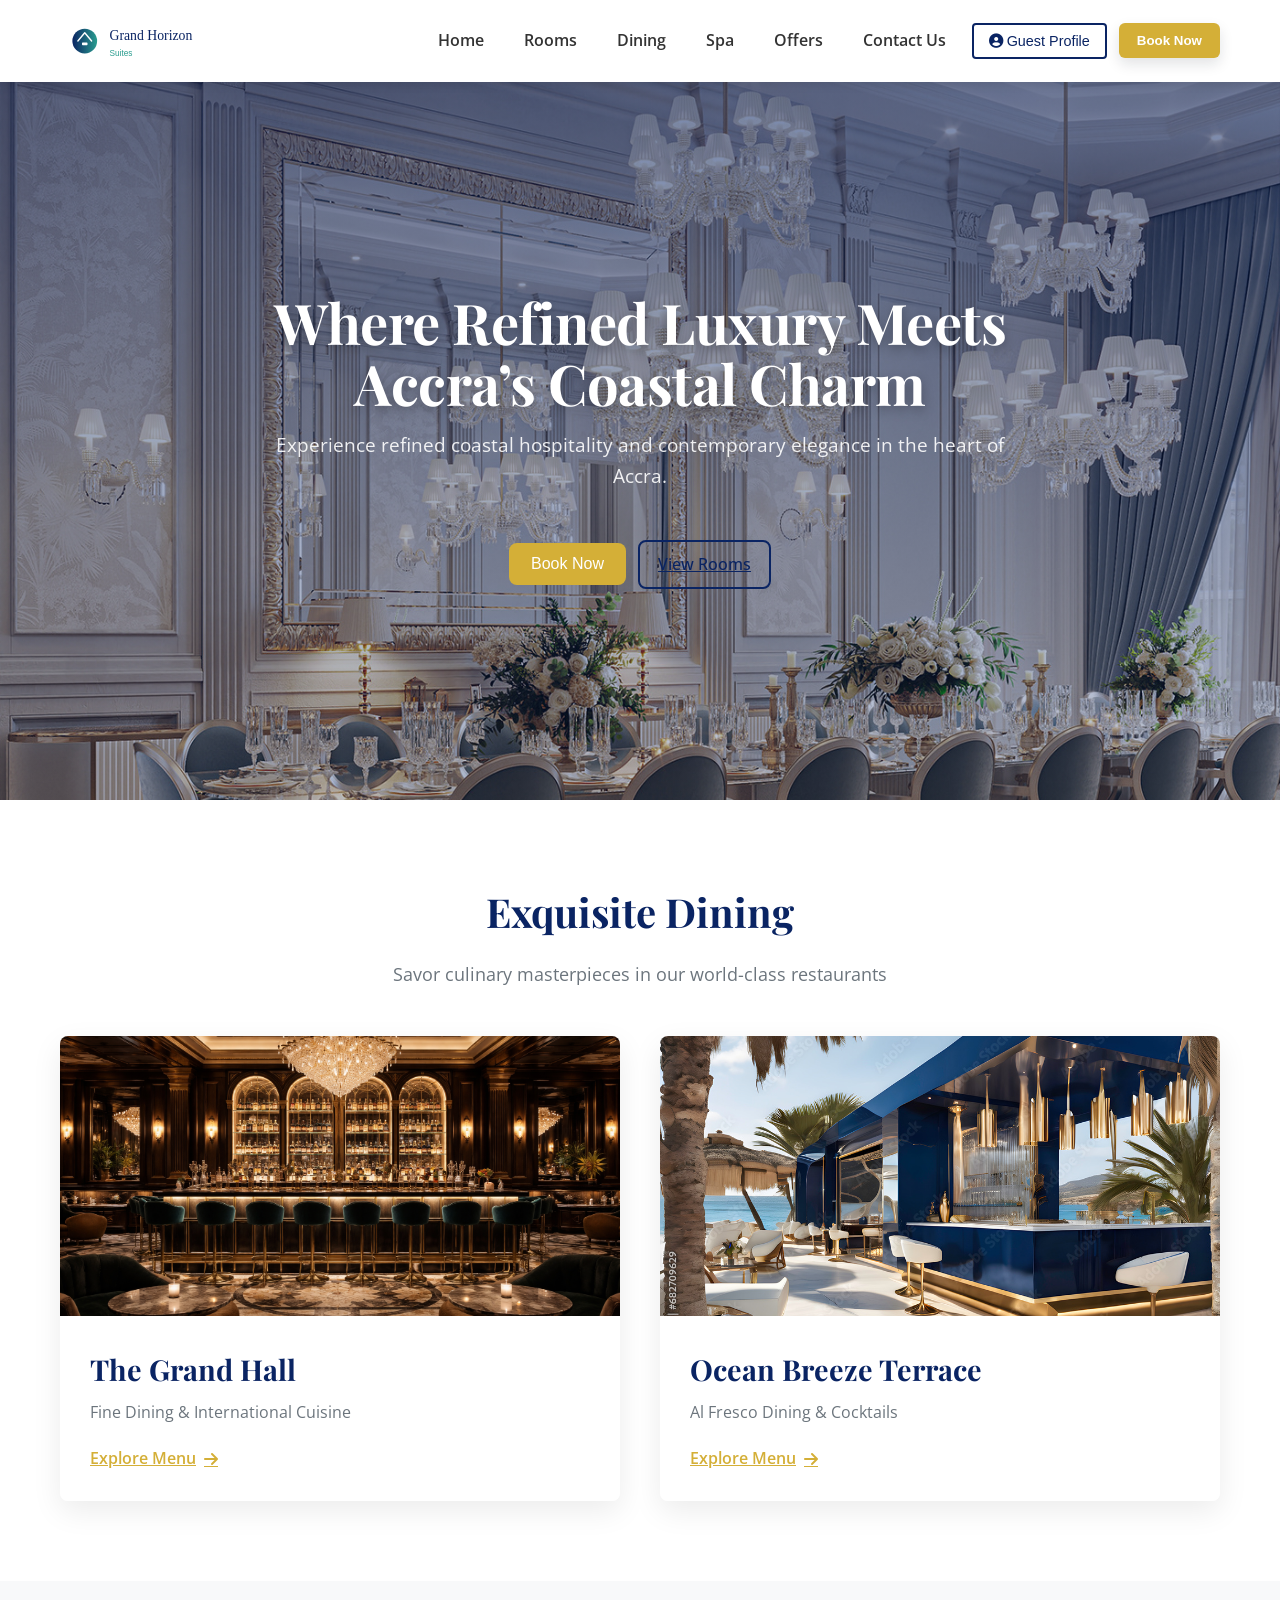
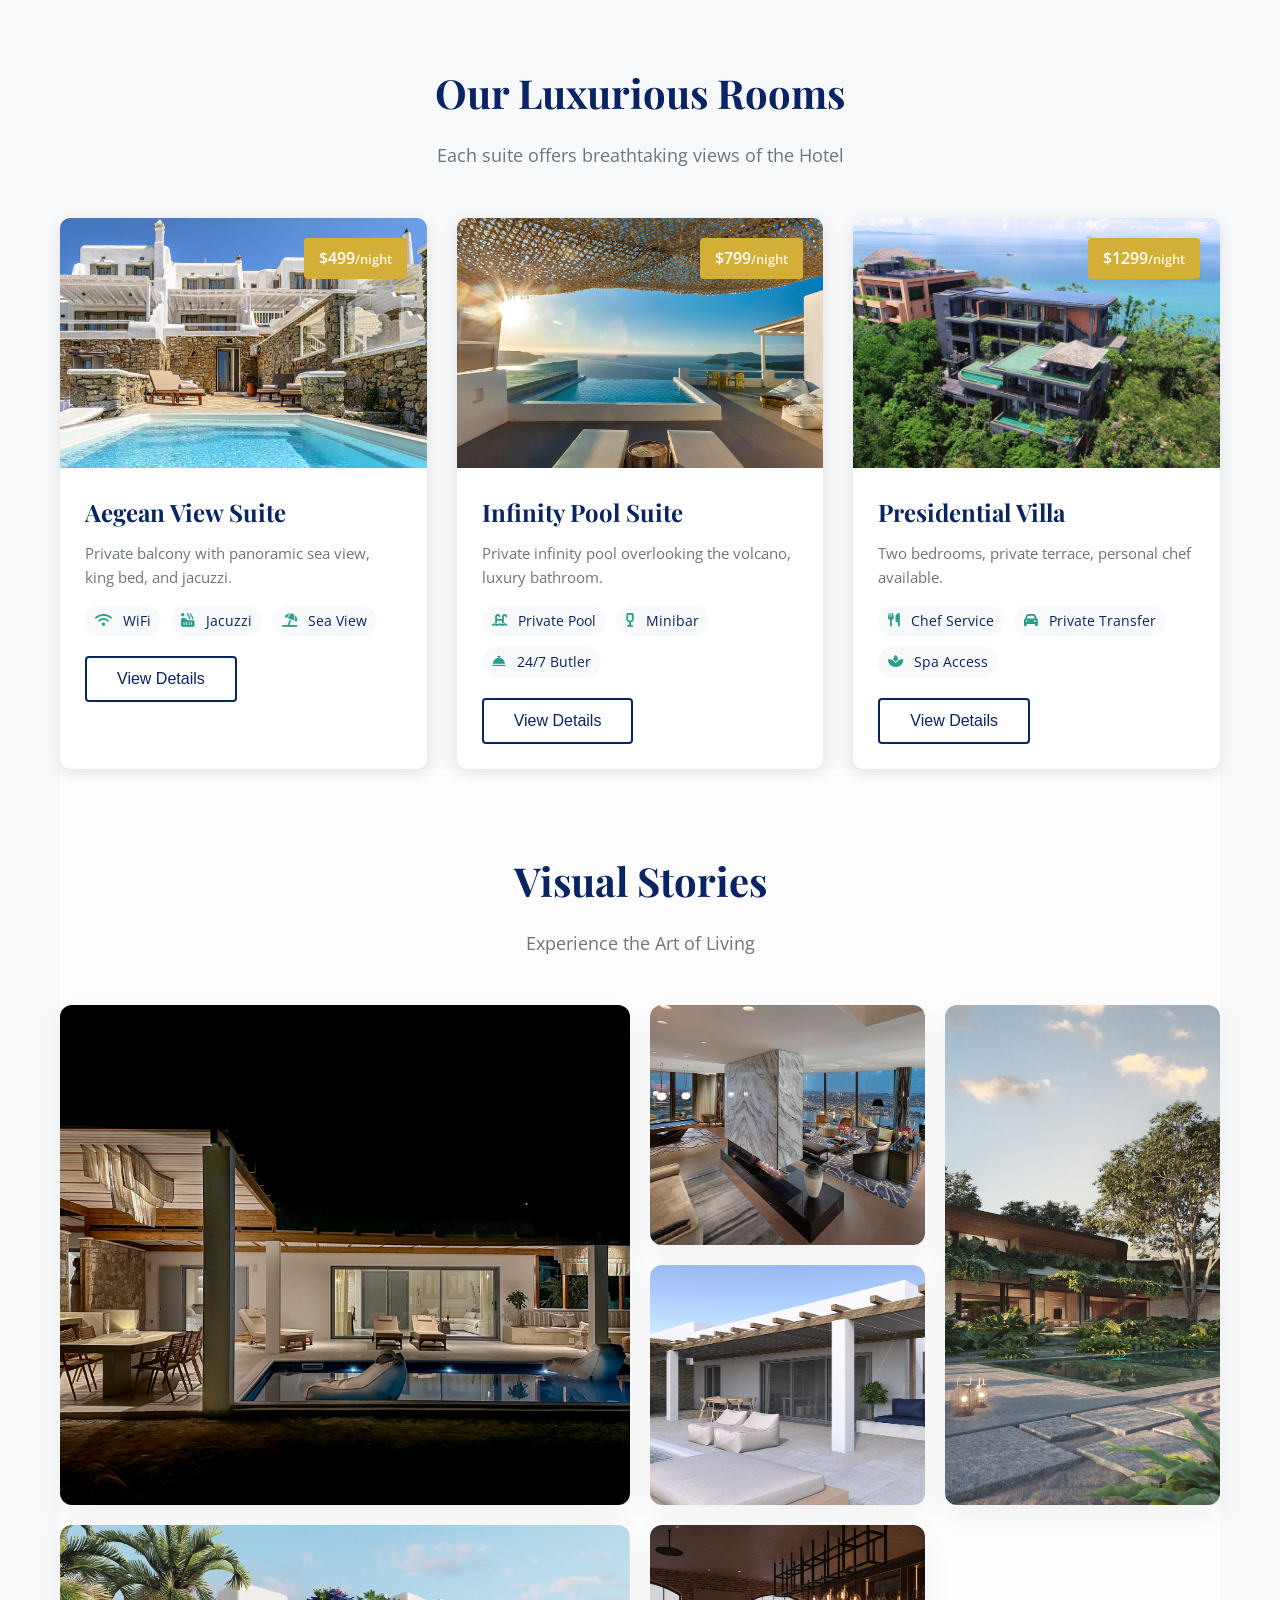
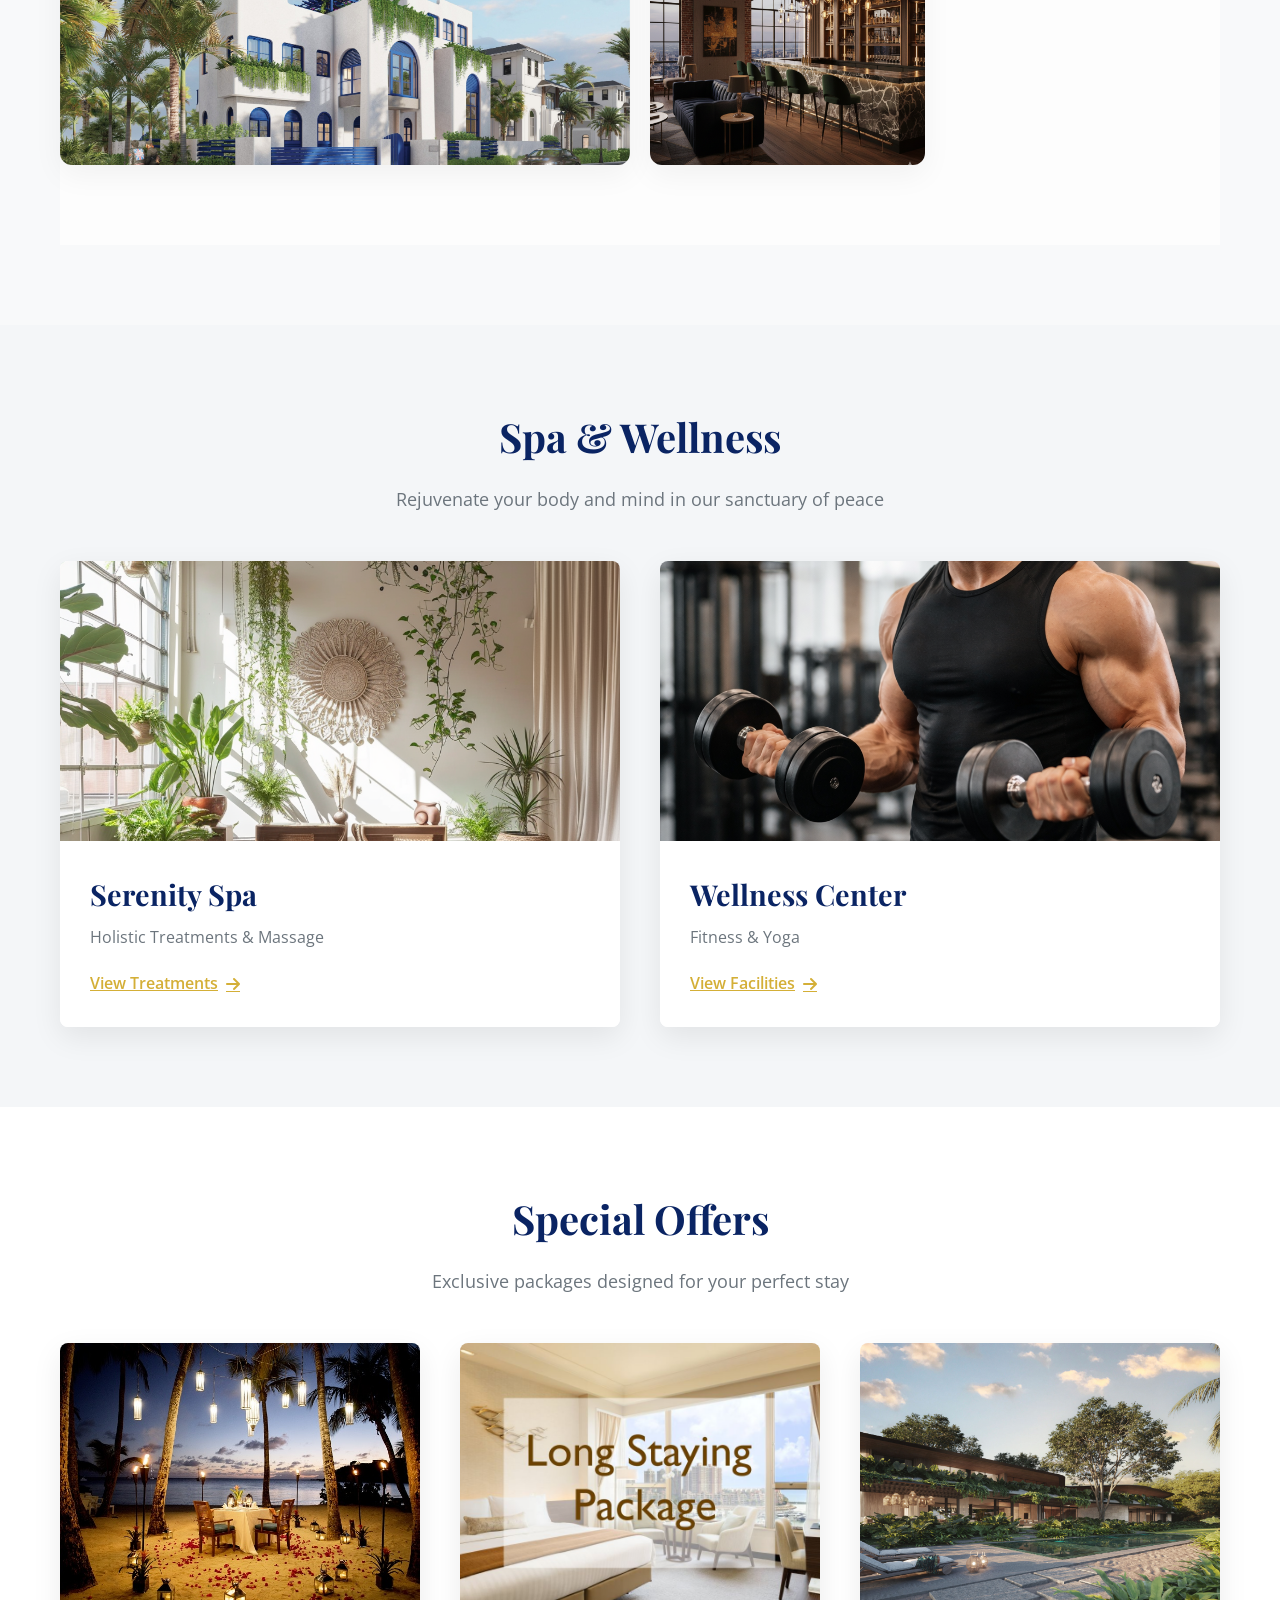
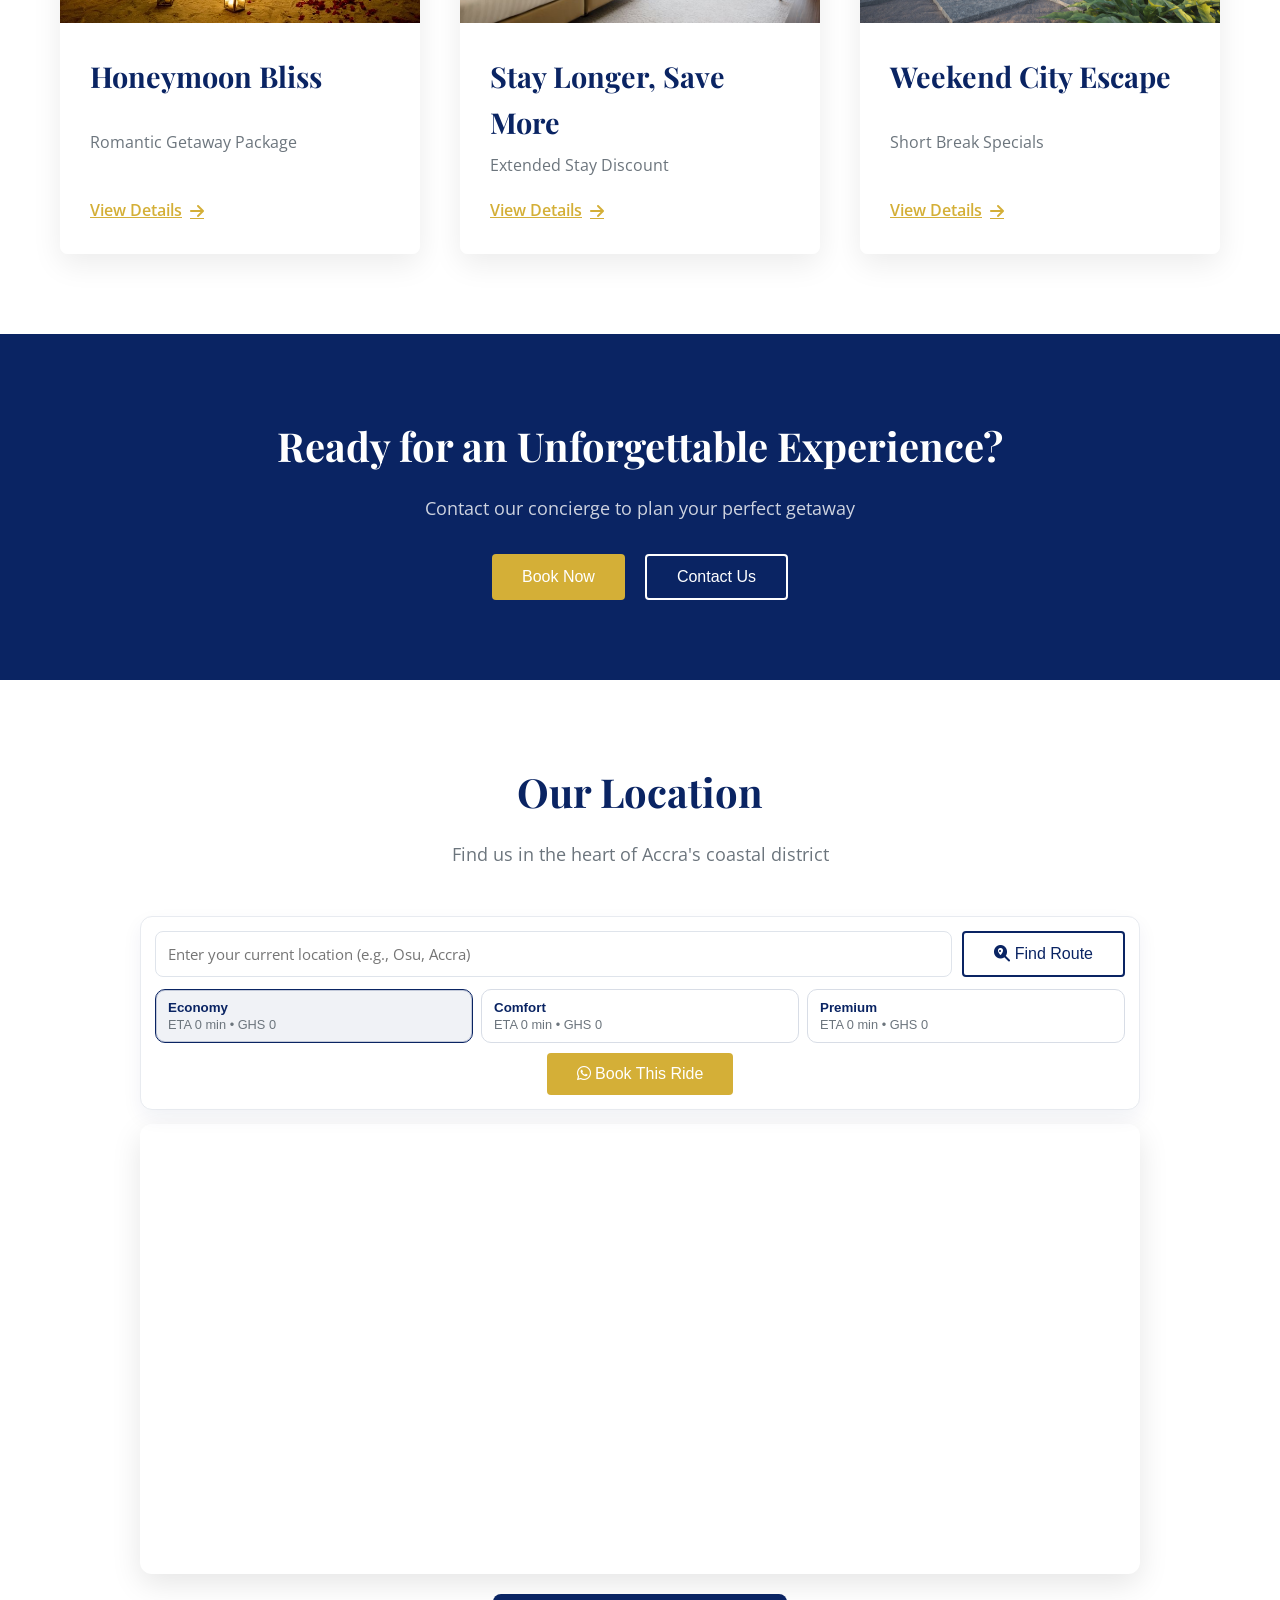
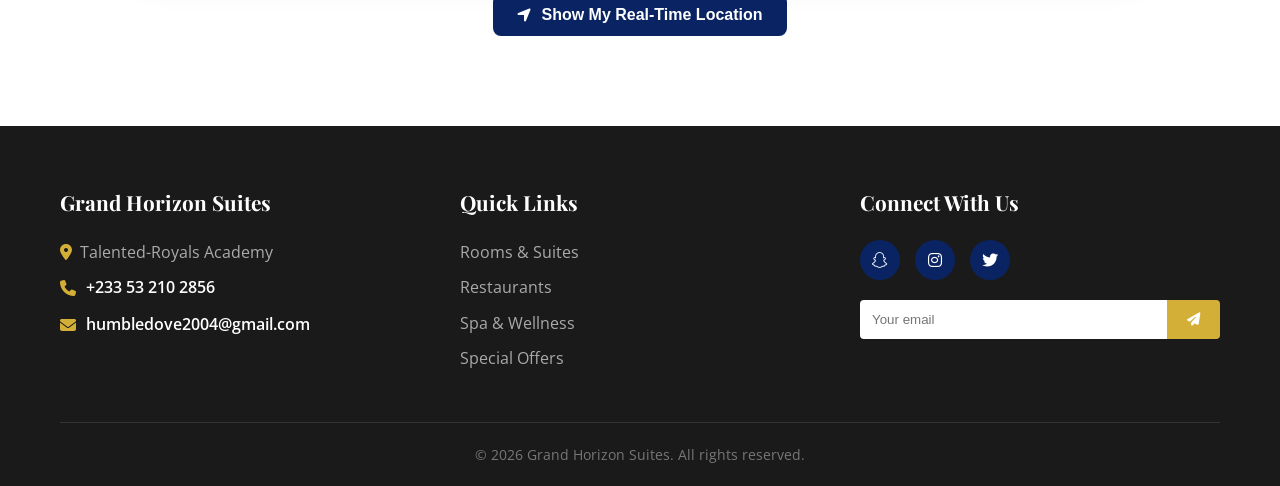
==== commit 5547c379: "Enhance gallery lightbox with story titles and intros, add ride booking feature with location search" ====
--- a/html/index.html
+++ b/html/index.html
@@ -39,7 +39,13 @@
     <link
         href="https://fonts.googleapis.com/css2?family=Playfair+Display:wght@400;700&family=Open+Sans:wght@300;400;500&display=swap"
         rel="stylesheet">
+    <!-- Font Awesome -->
     <link rel="stylesheet" href="https://cdnjs.cloudflare.com/ajax/libs/font-awesome/6.4.0/css/all.min.css">
+
+    <!-- International Phone Input CSS -->
+    <link rel="stylesheet" href="https://cdn.jsdelivr.net/npm/intl-tel-input@18.2.1/build/css/intlTelInput.css">
+
+    <!-- Leaflet CSS -->
     <link rel="stylesheet" href="https://unpkg.com/leaflet@1.9.4/dist/leaflet.css"
         integrity="sha256-p4NxAoJBhIIN+hmNHrzRCf9tD/miZyoHS5obTRR9BMY=" crossorigin="" />
 </head>
@@ -58,6 +64,11 @@
                 <li><a href="spa.html">Spa</a></li>
                 <li><a href="offers.html">Offers</a></li>
                 <li><a href="#contact">Contact Us</a></li>
+                <li id="auth-nav-item">
+                    <button class="btn-secondary" id="openAuthModal" style="padding: 8px 15px; font-size: 0.9rem;">
+                        <i class="fas fa-user-circle"></i> Guest Profile
+                    </button>
+                </li>
                 <li><button class="btn-book" id="openBooking">Book Now</button></li>
             </ul>
             <button class="hamburger" id="hamburger">
@@ -185,42 +196,42 @@
                 <p class="section-subtitle">Experience the Art of Living</p>
                 <div class="gallery-grid">
                     <div class="gallery-item large">
-                        <img src="../images/G1.jpg" alt="Luxury Suite View" loading="lazy">
+                        <img src="../images/G1.jpg" alt="Luxury Suite View" loading="lazy" data-story-title="Luxury Living" data-story-intro="Wake up to panoramic skyline views, premium linens, and handcrafted interiors designed for restful indulgence.">
                         <div class="gallery-overlay">
                             <i class="fas fa-search-plus"></i>
                             <span>Luxury Living</span>
                         </div>
                     </div>
                     <div class="gallery-item">
-                        <img src="../images/G2.jpg" alt="Spa Treatment Room" loading="lazy">
+                        <img src="../images/G2.jpg" alt="Spa Treatment Room" loading="lazy" data-story-title="Wellness Oasis" data-story-intro="Enter a calm sanctuary where signature treatments, aromatherapy, and ambient tones renew body and mind.">
                         <div class="gallery-overlay">
                             <i class="fas fa-search-plus"></i>
                             <span>Wellness Oasis</span>
                         </div>
                     </div>
                     <div class="gallery-item tall">
-                        <img src="../images/G3.jpg" alt="Fine Dining Experience" loading="lazy">
+                        <img src="../images/G3.jpg" alt="Fine Dining Experience" loading="lazy" data-story-title="Culinary Excellence" data-story-intro="From tasting menus to private pairings, each course celebrates local ingredients with world-class presentation.">
                         <div class="gallery-overlay">
                             <i class="fas fa-search-plus"></i>
                             <span>Culinary Excellence</span>
                         </div>
                     </div>
                     <div class="gallery-item">
-                        <img src="../images/G4.jpg" alt="Hotel Exterior Night" loading="lazy">
+                        <img src="../images/G4.jpg" alt="Hotel Exterior Night" loading="lazy" data-story-title="Iconic Architecture" data-story-intro="As evening lights rise, the Grand Horizon facade becomes a timeless landmark at the heart of the city.">
                         <div class="gallery-overlay">
                             <i class="fas fa-search-plus"></i>
                             <span>Iconic Architecture</span>
                         </div>
                     </div>
                     <div class="gallery-item wide">
-                        <img src="../images/G5.jpg" alt="Poolside Relaxation" loading="lazy">
+                        <img src="../images/G5.jpg" alt="Poolside Relaxation" loading="lazy" data-story-title="Serene Moments" data-story-intro="Unwind poolside with curated service, soft lounge music, and uninterrupted moments of resort-style tranquility.">
                         <div class="gallery-overlay">
                             <i class="fas fa-search-plus"></i>
                             <span>Serene Moments</span>
                         </div>
                     </div>
                     <div class="gallery-item">
-                        <img src="../images/G6.png" alt="Grand Lobby Area" loading="lazy">
+                        <img src="../images/G6.png" alt="Grand Lobby Area" loading="lazy" data-story-title="The Grand Entrance" data-story-intro="Step into a dramatic welcome space where elegant lighting and concierge hospitality set the tone for your stay.">
                         <div class="gallery-overlay">
                             <i class="fas fa-search-plus"></i>
                             <span>The Grand Entrance</span>
@@ -309,6 +320,29 @@
             <h2 class="section-title">Our Location</h2>
             <p class="section-subtitle">Find us in the heart of Accra's coastal district</p>
             <div class="location-container">
+                <div class="trip-planner">
+                    <div class="trip-search-row">
+                        <input id="locationSearchInput" type="text" placeholder="Enter your current location (e.g., Osu, Accra)">
+                        <button id="locationSearchBtn" class="btn-secondary" type="button"><i class="fas fa-search-location"></i> Find Route</button>
+                    </div>
+                    <div class="ride-options" id="rideOptions">
+                        <button type="button" class="ride-option active" data-ride="economy">
+                            <span class="ride-name">Economy</span>
+                            <span class="ride-meta" id="rideEconomyMeta">ETA 0 min • GHS 0</span>
+                        </button>
+                        <button type="button" class="ride-option" data-ride="comfort">
+                            <span class="ride-name">Comfort</span>
+                            <span class="ride-meta" id="rideComfortMeta">ETA 0 min • GHS 0</span>
+                        </button>
+                        <button type="button" class="ride-option" data-ride="premium">
+                            <span class="ride-name">Premium</span>
+                            <span class="ride-meta" id="ridePremiumMeta">ETA 0 min • GHS 0</span>
+                        </button>
+                    </div>
+                    <button id="bookRideBtn" class="btn-primary" type="button" style="margin-top: 10px;">
+                        <i class="fab fa-whatsapp"></i> Book This Ride
+                    </button>
+                </div>
                 <div id="map" style="height: 450px; width: 100%; border-radius: 12px; box-shadow: 0 10px 30px rgba(0,0,0,0.1);"></div>
                 <div class="map-controls">
                     <button id="trackLocation" class="btn-primary">
@@ -360,6 +394,62 @@
         </div>
     </footer>
 
+    <!-- Auth Modal -->
+    <div class="modal" id="authModal" aria-hidden="true">
+        <div class="modal-content" role="dialog" aria-modal="true" aria-labelledby="authModalTitle" style="max-width: 400px;">
+            <div class="modal-header">
+                <h3 id="authModalTitle">Guest Login</h3>
+                <button class="modal-close" id="closeAuthModal" aria-label="Close">✕</button>
+            </div>
+            <div id="auth-forms">
+                <!-- Login Form -->
+                <form id="loginForm">
+                    <p style="margin-bottom: 15px; color: var(--gray); font-size: 0.9rem;">Sign in to access your previous booking details and faster checkout.</p>
+                    <input type="email" name="email" placeholder="Email address" required class="full" 
+                        pattern="[a-z0-9._%+-]+@[a-z0-9.-]+\.[a-z]{2,}$" title="Please enter a valid email address">
+                    <input type="password" name="password" placeholder="Password" required class="full">
+                    <button type="submit" class="full">Login</button>
+                    <p style="margin-top: 15px; text-align: center; font-size: 0.9rem;">
+                        New guest? <a href="#" id="showRegister" style="color: var(--secondary); font-weight: 600;">Create an account</a>
+                    </p>
+                </form>
+
+                <!-- Register Form (Hidden by default) -->
+                <form id="registerForm" style="display: none;">
+                    <p style="margin-bottom: 15px; color: var(--gray); font-size: 0.9rem;">Create a guest profile for a personalized luxury experience.</p>
+                    <input type="text" name="full_name" placeholder="Full name" required class="full">
+                    <input type="email" name="email" placeholder="Email address" required class="full" 
+                        pattern="[a-z0-9._%+-]+@[a-z0-9.-]+\.[a-z]{2,}$" title="Please enter a valid email address">
+                    <input type="password" name="password" placeholder="Password" required class="full">
+                    <button type="submit" class="full">Create Account</button>
+                    <p style="margin-top: 15px; text-align: center; font-size: 0.9rem;">
+                        Already have an account? <a href="#" id="showLogin" style="color: var(--secondary); font-weight: 600;">Login here</a>
+                    </p>
+                </form>
+            </div>
+
+            <!-- Profile View (Visible when logged in) -->
+            <div id="profile-view" style="display: none;">
+                <div class="profile-header" style="text-align: center; margin-bottom: 20px;">
+                    <div class="user-avatar" style="font-size: 3rem; color: var(--primary); margin-bottom: 10px;">
+                        <i class="fas fa-user-circle"></i>
+                    </div>
+                    <h4 id="user-display-name">Guest Name</h4>
+                    <p id="user-display-email" style="color: var(--gray); font-size: 0.9rem;">email@example.com</p>
+                </div>
+                
+                <div class="profile-section">
+                    <h5 style="margin-bottom: 10px; border-bottom: 1px solid #eee; padding-bottom: 5px;">Your Booking History</h5>
+                    <div id="booking-history-list" style="max-height: 200px; overflow-y: auto; font-size: 0.85rem;">
+                        <p style="color: #999; text-align: center; padding: 10px;">No previous bookings found.</p>
+                    </div>
+                </div>
+
+                <button id="logoutBtn" class="btn-secondary full" style="margin-top: 20px;">Logout</button>
+            </div>
+        </div>
+    </div>
+
     <!-- Booking Modal -->
     <div class="modal" id="bookingModal" aria-hidden="true">
         <div class="modal-content" role="dialog" aria-modal="true" aria-labelledby="modalTitle">
@@ -369,18 +459,28 @@
             </div>
             <form id="bookingForm">
                 <input name="name" placeholder="Full name" required>
-                <input name="email" type="email" placeholder="Email address" required>
-                <input name="phone" placeholder="Phone" class="full">
+                <input name="email" type="email" placeholder="Email address" required 
+                    pattern="[a-z0-9._%+-]+@[a-z0-9.-]+\.[a-z]{2,}$" title="Please enter a valid email address">
+                <input name="phone" id="phoneInput" type="tel" placeholder="Phone" class="full">
                 <input name="checkin" type="date" placeholder="Check-in">
                 <input name="checkout" type="date" placeholder="Check-out">
                 <select name="guests">
-                    <option>1 Guest</option>
-                    <option>2 Guests</option>
-                    <option>3 Guests</option>
-                    <option>4+ Guests</option>
+                    <option value="1">1 Guest</option>
+                    <option value="2">2 Guests</option>
+                    <option value="3">3 Guests</option>
+                    <option value="4+">4+ Guests</option>
                 </select>
                 <textarea name="message" rows="4" placeholder="Message / Requests" class="full"></textarea>
-                <button type="submit">Request Booking</button>
+                <div class="payment-options" style="grid-column: 1 / -1; margin-top: 10px; display: flex; gap: 15px; align-items: center; background: #f9f9f9; padding: 15px; border-radius: 8px;">
+                    <label style="font-weight: 600; color: var(--primary);"><i class="fas fa-credit-card"></i> Payment:</label>
+                    <label style="display: flex; align-items: center; gap: 5px; cursor: pointer;">
+                        <input type="radio" name="payment_method" value="request" checked> Reserve Only
+                    </label>
+                    <label style="display: flex; align-items: center; gap: 5px; cursor: pointer;">
+                        <input type="radio" name="payment_method" value="stripe"> Pay Now (Secure)
+                    </label>
+                </div>
+                <button type="submit" id="bookingSubmitBtn">Request Booking</button>
             </form>
         </div>
     </div>
@@ -421,6 +521,10 @@
         <button class="lightbox-close" id="lightboxClose" aria-label="Close">✕</button>
         <button class="lightbox-nav prev" id="lightboxPrev" aria-label="Previous">‹</button>
         <img id="lightboxImage" src="" alt="Enlarged image" />
+        <div class="lightbox-story" id="lightboxStory">
+            <h4 id="lightboxStoryTitle">Visual Story</h4>
+            <p id="lightboxStoryIntro"></p>
+        </div>
         <button class="lightbox-nav next" id="lightboxNext" aria-label="Next">›</button>
     </div>
 
@@ -428,6 +532,15 @@
 <script src="https://unpkg.com/leaflet@1.9.4/dist/leaflet.js"
     integrity="sha256-20nQCchB9co0qIjJZRGuk2/Z9VM+kNiyxNV1lvTlZBo=" crossorigin=""></script>
 
+<!-- International Phone Input JS -->
+<script src="https://cdn.jsdelivr.net/npm/intl-tel-input@18.2.1/build/js/intlTelInput.min.js"></script>
+
+<!-- Payment System (Stripe) -->
+<script src="https://js.stripe.com/v3/"></script>
+
+<!-- Supabase JS Library -->
+<script src="https://cdn.jsdelivr.net/npm/@supabase/supabase-js@2/dist/umd/supabase.min.js"></script>
+
 <!-- EmailJS SDK -->
 <script src="https://cdn.jsdelivr.net/npm/@emailjs/browser@3/dist/email.min.js"></script>
 
@@ -439,6 +552,7 @@
 
 <!-- Modular Scripts -->
 <script src="../javascript/ui-core.js"></script>
+<script src="../javascript/auth.js"></script>
 <script src="../javascript/modals.js"></script>
 <script src="../javascript/gallery.js"></script>
 <script src="../javascript/rooms.js"></script>
--- a/stylesheet/style.css
+++ b/stylesheet/style.css
@@ -435,6 +435,34 @@
     box-shadow: 0 20px 60px rgba(0, 0, 0, 0.6);
 }
 
+.lightbox-story {
+    position: absolute;
+    left: 50%;
+    bottom: 22px;
+    transform: translateX(-50%);
+    width: min(90vw, 760px);
+    background: linear-gradient(145deg, rgba(8, 29, 77, 0.9), rgba(10, 36, 99, 0.78));
+    color: #fff;
+    border: 1px solid rgba(255, 255, 255, 0.16);
+    border-radius: 12px;
+    padding: 14px 18px;
+    box-shadow: 0 14px 36px rgba(0, 0, 0, 0.4);
+}
+
+.lightbox-story h4 {
+    margin: 0 0 4px 0;
+    font-size: 1.2rem;
+    color: var(--secondary);
+    font-family: 'Playfair Display', serif;
+}
+
+.lightbox-story p {
+    margin: 0;
+    font-size: 0.95rem;
+    line-height: 1.5;
+    color: rgba(255, 255, 255, 0.93);
+}
+
 .lightbox-close {
     position: absolute;
     top: 18px;
@@ -496,6 +524,20 @@
 
     .modal form {
         grid-template-columns: 1fr
+    }
+
+    .lightbox-story {
+        width: min(94vw, 94vw);
+        bottom: 16px;
+        padding: 12px 14px;
+    }
+
+    .lightbox-story h4 {
+        font-size: 1.05rem;
+    }
+
+    .lightbox-story p {
+        font-size: 0.88rem;
     }
 }
 
@@ -1068,6 +1110,22 @@
     color: var(--gray);
 }
 
+/* Status Badges */
+.status-badge {
+    padding: 4px 12px;
+    border-radius: 20px;
+    font-size: 0.75rem;
+    font-weight: 700;
+    text-transform: uppercase;
+    display: inline-block;
+}
+
+.status-pending { background: #fff8e1; color: #f57c00; }
+.status-confirmed { background: #e8f5e9; color: #2e7d32; }
+.status-cancelled, .status-rejected { background: #ffebee; color: #c62828; }
+.status-full { background: #f3e5f5; color: #7b1fa2; }
+.status-replied { background: #e3f2fd; color: #1976d2; }
+
 @media (max-width: 480px) {
     .toast-container {
         top: auto;
@@ -1112,6 +1170,56 @@
     gap: 6px;
 }
 
+/* International Phone Input Tweaks */
+.iti {
+    width: 100%;
+    grid-column: 1 / -1;
+}
+
+.iti__country-list {
+    background-color: white;
+    border: 1px solid #ddd;
+    box-shadow: 0 10px 30px rgba(0,0,0,0.1);
+    border-radius: 8px;
+    z-index: 10000;
+}
+
+.iti__country {
+    padding: 10px 15px;
+    transition: background 0.2s ease;
+}
+
+.iti__country:hover {
+    background-color: var(--light);
+}
+
+.iti__selected-dial-code {
+    color: var(--primary);
+    font-weight: 600;
+}
+
+/* Ensure modal content handles the dropdown */
+.modal-content {
+    overflow: visible;
+}
+
+/* Auth Button Styles */
+#openAuthModal.logged-in {
+    background: var(--primary);
+    border-color: var(--primary);
+    color: white;
+}
+
+#openAuthModal.logged-in:hover {
+    background: #081d4d;
+}
+
+.history-item:last-child {
+    border-bottom: none !important;
+}
+
+@media (max-width: 480px) {
+    .gallery-grid {
         grid-template-columns: 1fr;
         grid-auto-rows: 250px;
     }
@@ -1175,6 +1283,76 @@
     margin-top: 20px;
 }
 
+.trip-planner {
+    background: #fff;
+    border: 1px solid #e8ebf0;
+    border-radius: 12px;
+    padding: 14px;
+    margin-bottom: 14px;
+    box-shadow: 0 8px 20px rgba(10, 36, 99, 0.06);
+}
+
+.trip-search-row {
+    display: grid;
+    grid-template-columns: 1fr auto;
+    gap: 10px;
+}
+
+#locationSearchInput {
+    border: 1px solid #dfe4eb;
+    border-radius: 8px;
+    padding: 10px 12px;
+    font-size: 0.95rem;
+    font-family: inherit;
+}
+
+#locationSearchInput:focus {
+    outline: none;
+    border-color: var(--primary);
+    box-shadow: 0 0 0 3px rgba(10, 36, 99, 0.12);
+}
+
+.ride-options {
+    margin-top: 12px;
+    display: grid;
+    grid-template-columns: repeat(3, minmax(0, 1fr));
+    gap: 8px;
+}
+
+.ride-option {
+    border: 1px solid #d8dde6;
+    border-radius: 10px;
+    background: #fff;
+    text-align: left;
+    padding: 10px 12px;
+    cursor: pointer;
+    transition: all 0.2s ease;
+}
+
+.ride-option:hover {
+    border-color: var(--primary);
+    transform: translateY(-1px);
+}
+
+.ride-option.active {
+    border-color: var(--primary);
+    background: rgba(10, 36, 99, 0.06);
+    box-shadow: inset 0 0 0 1px rgba(10, 36, 99, 0.2);
+}
+
+.ride-name {
+    display: block;
+    font-weight: 700;
+    color: var(--primary);
+    margin-bottom: 2px;
+}
+
+.ride-meta {
+    display: block;
+    font-size: 0.8rem;
+    color: var(--gray);
+}
+
 #trackLocation {
     display: inline-flex;
     align-items: center;
@@ -1335,6 +1513,13 @@
     padding: 0 20px;
     border-radius: 0 4px 4px 0;
     cursor: pointer;
+    transition: all 0.3s ease;
+}
+
+.newsletter button:hover {
+    background: #b8941f;
+    padding-left: 25px;
+    padding-right: 25px;
 }
 
 .footer-bottom {
@@ -1491,4 +1676,12 @@
     .rooms-grid {
         grid-template-columns: 1fr;
     }
-}
+
+    .trip-search-row {
+        grid-template-columns: 1fr;
+    }
+
+    .ride-options {
+        grid-template-columns: 1fr;
+    }
+}
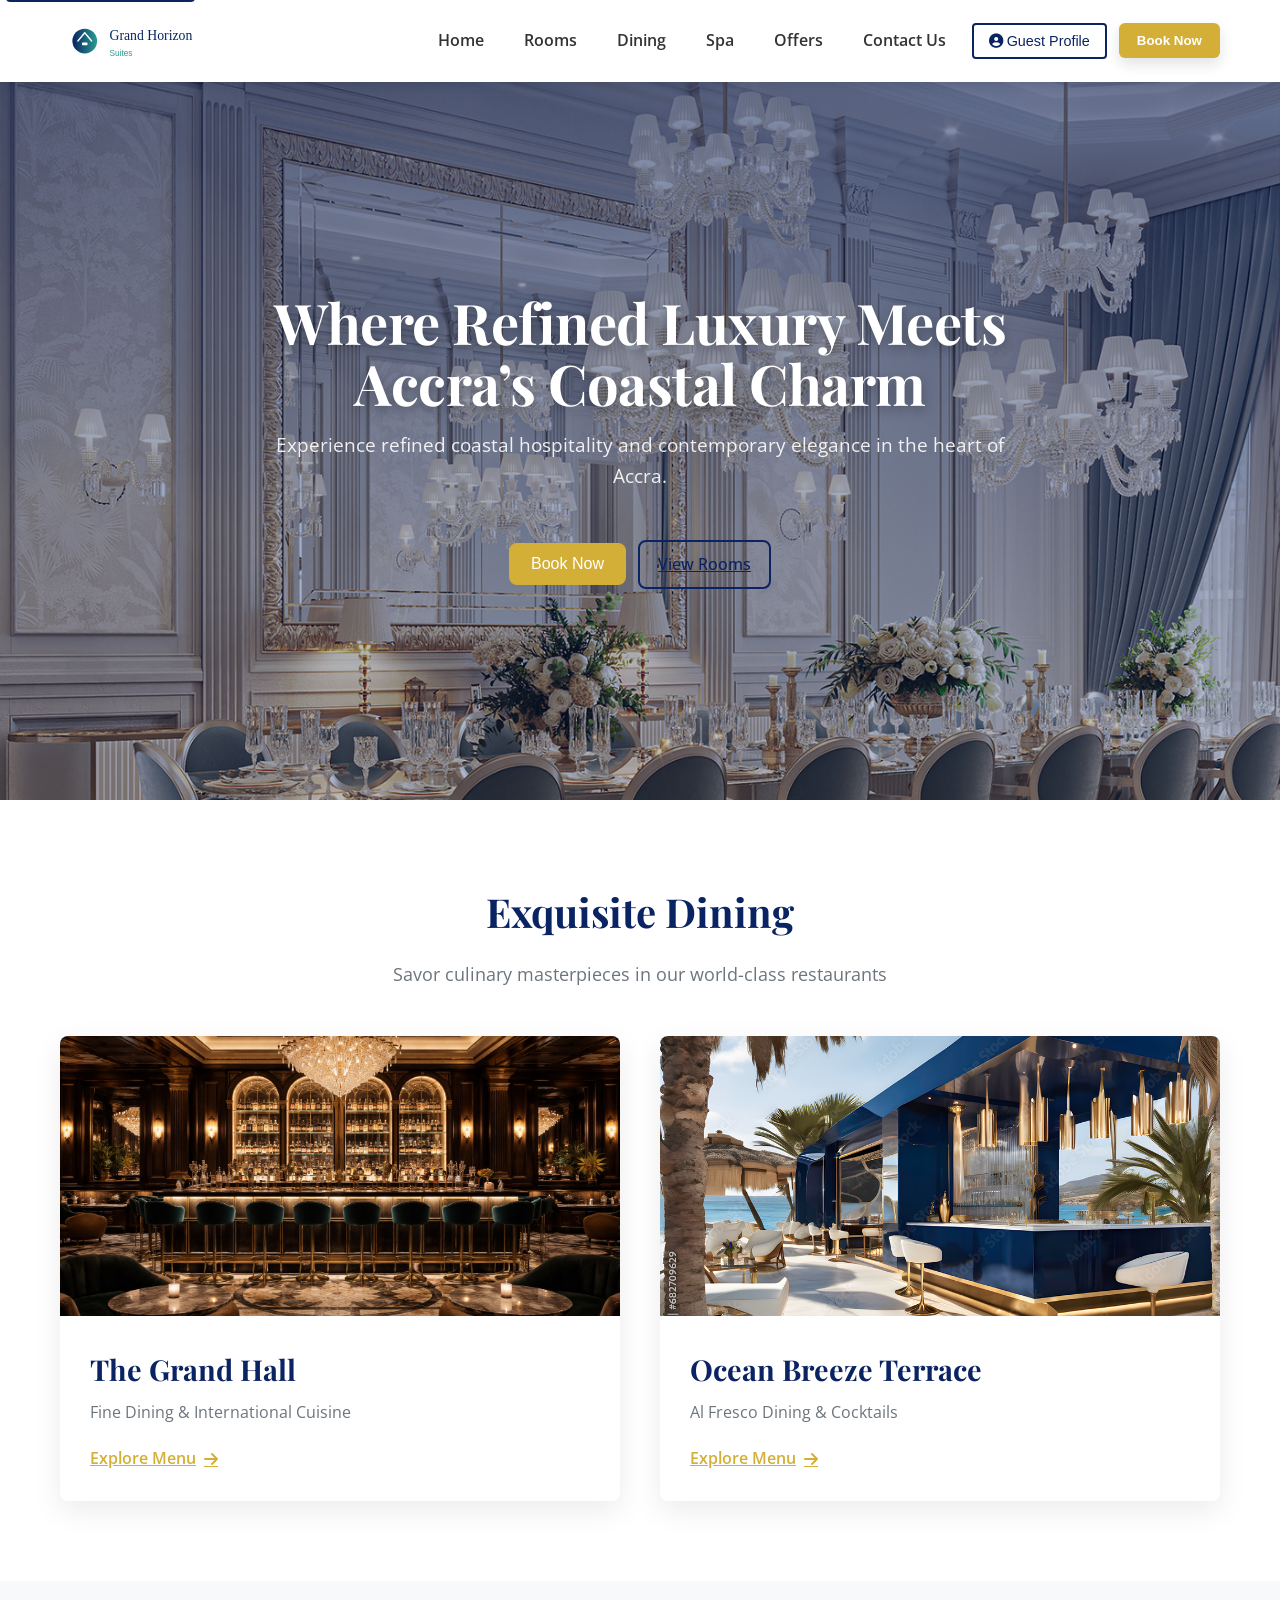
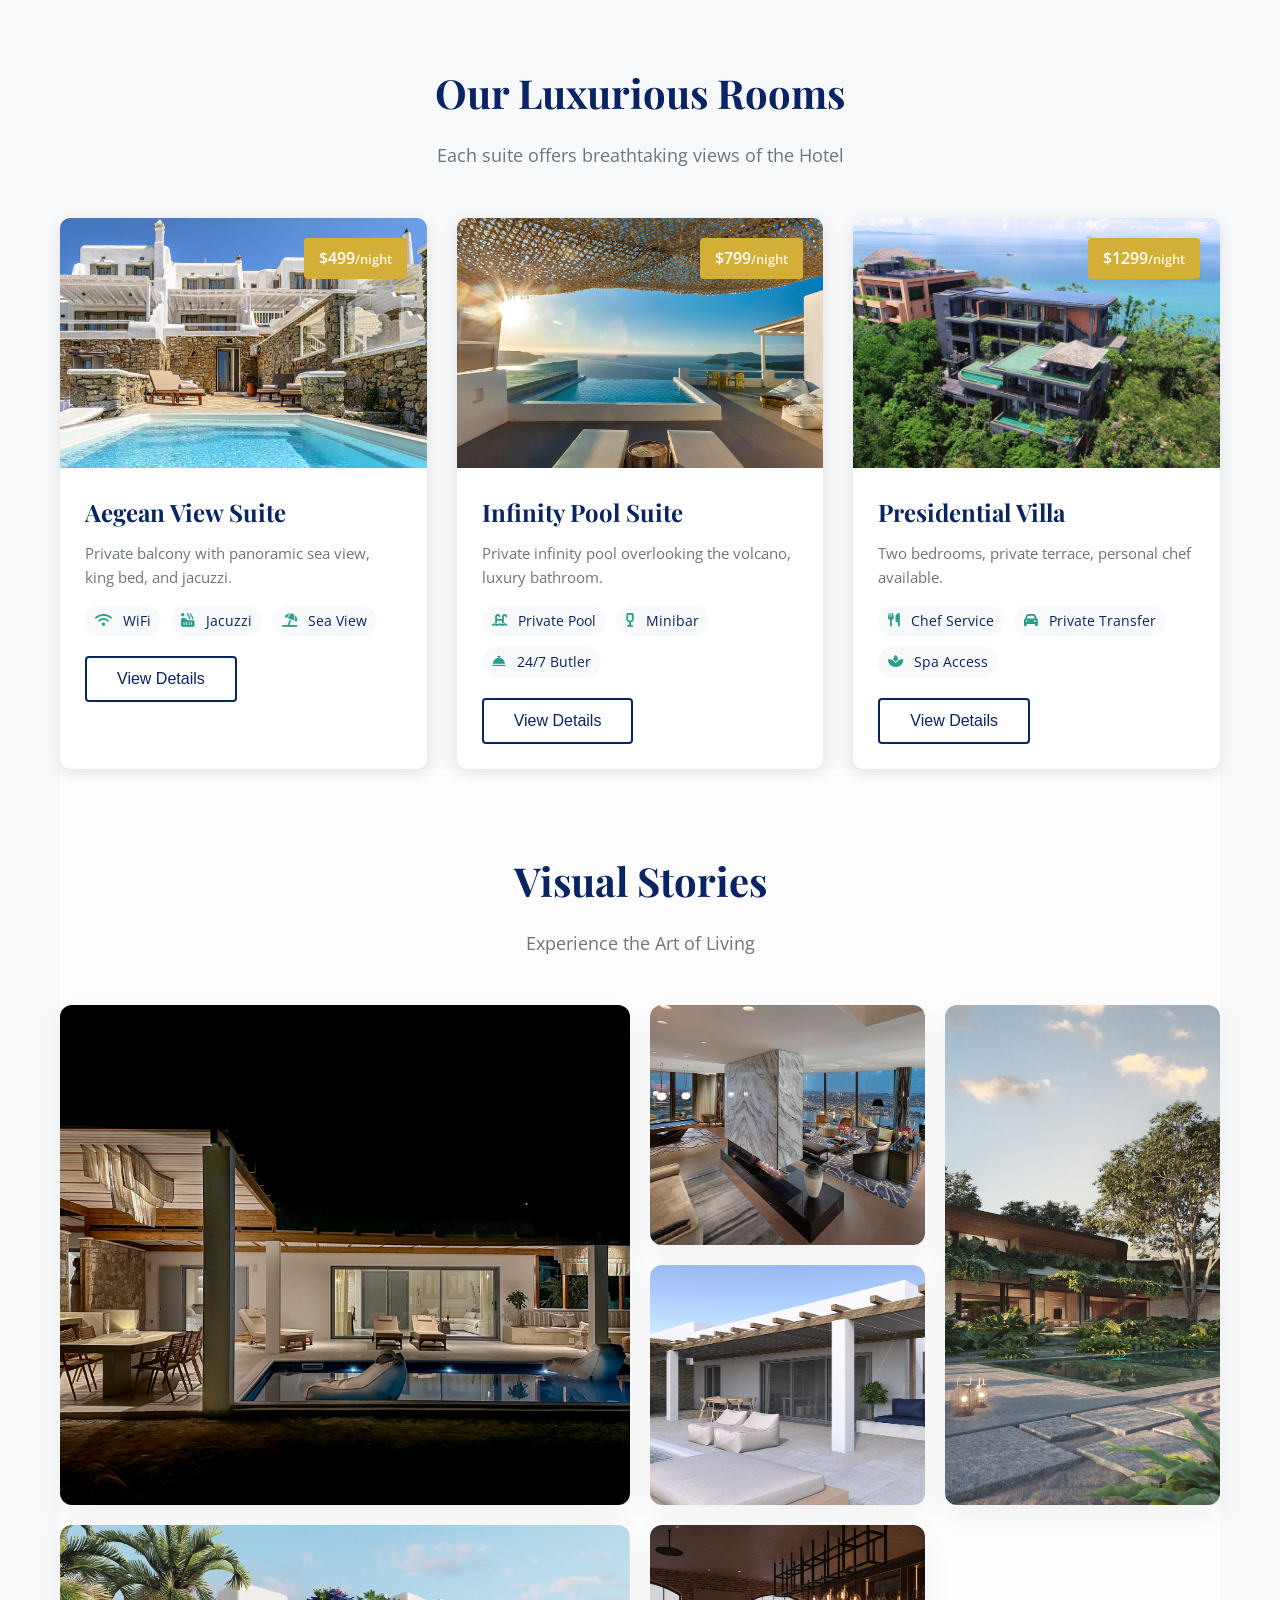
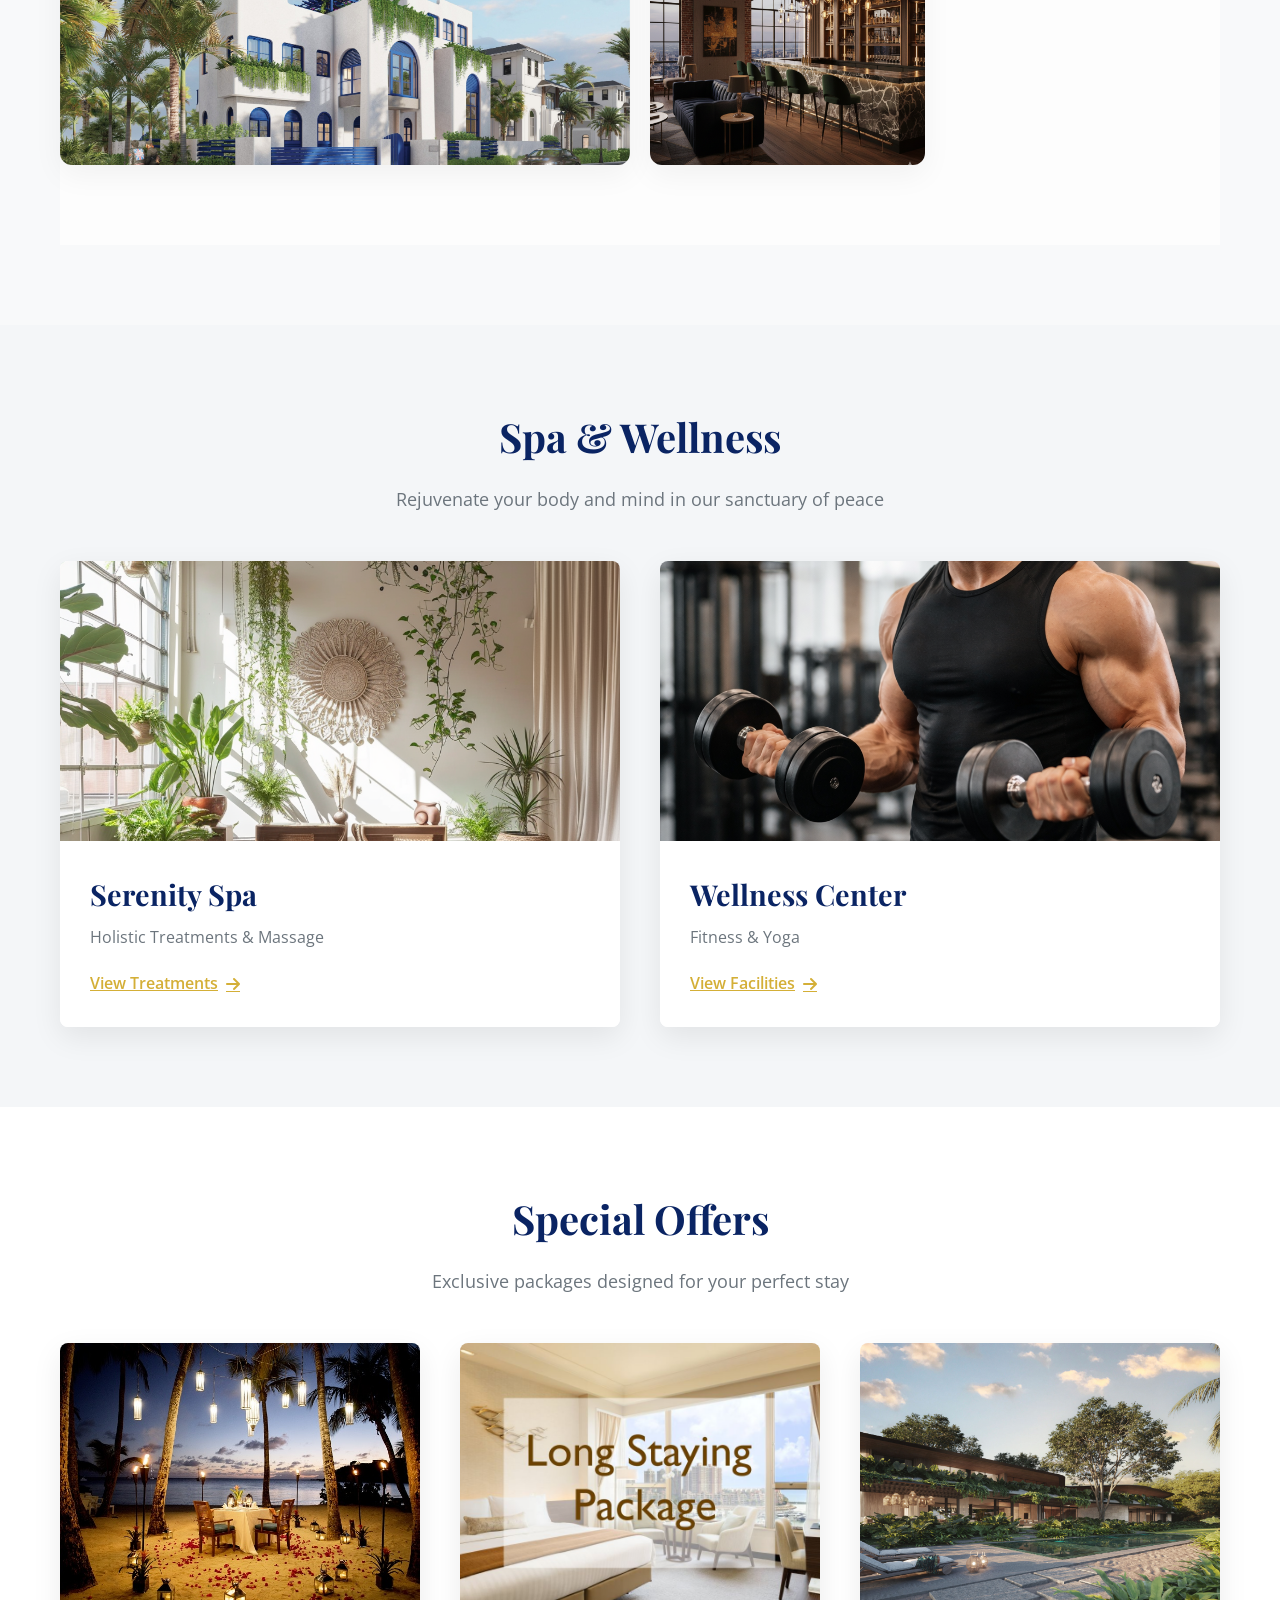
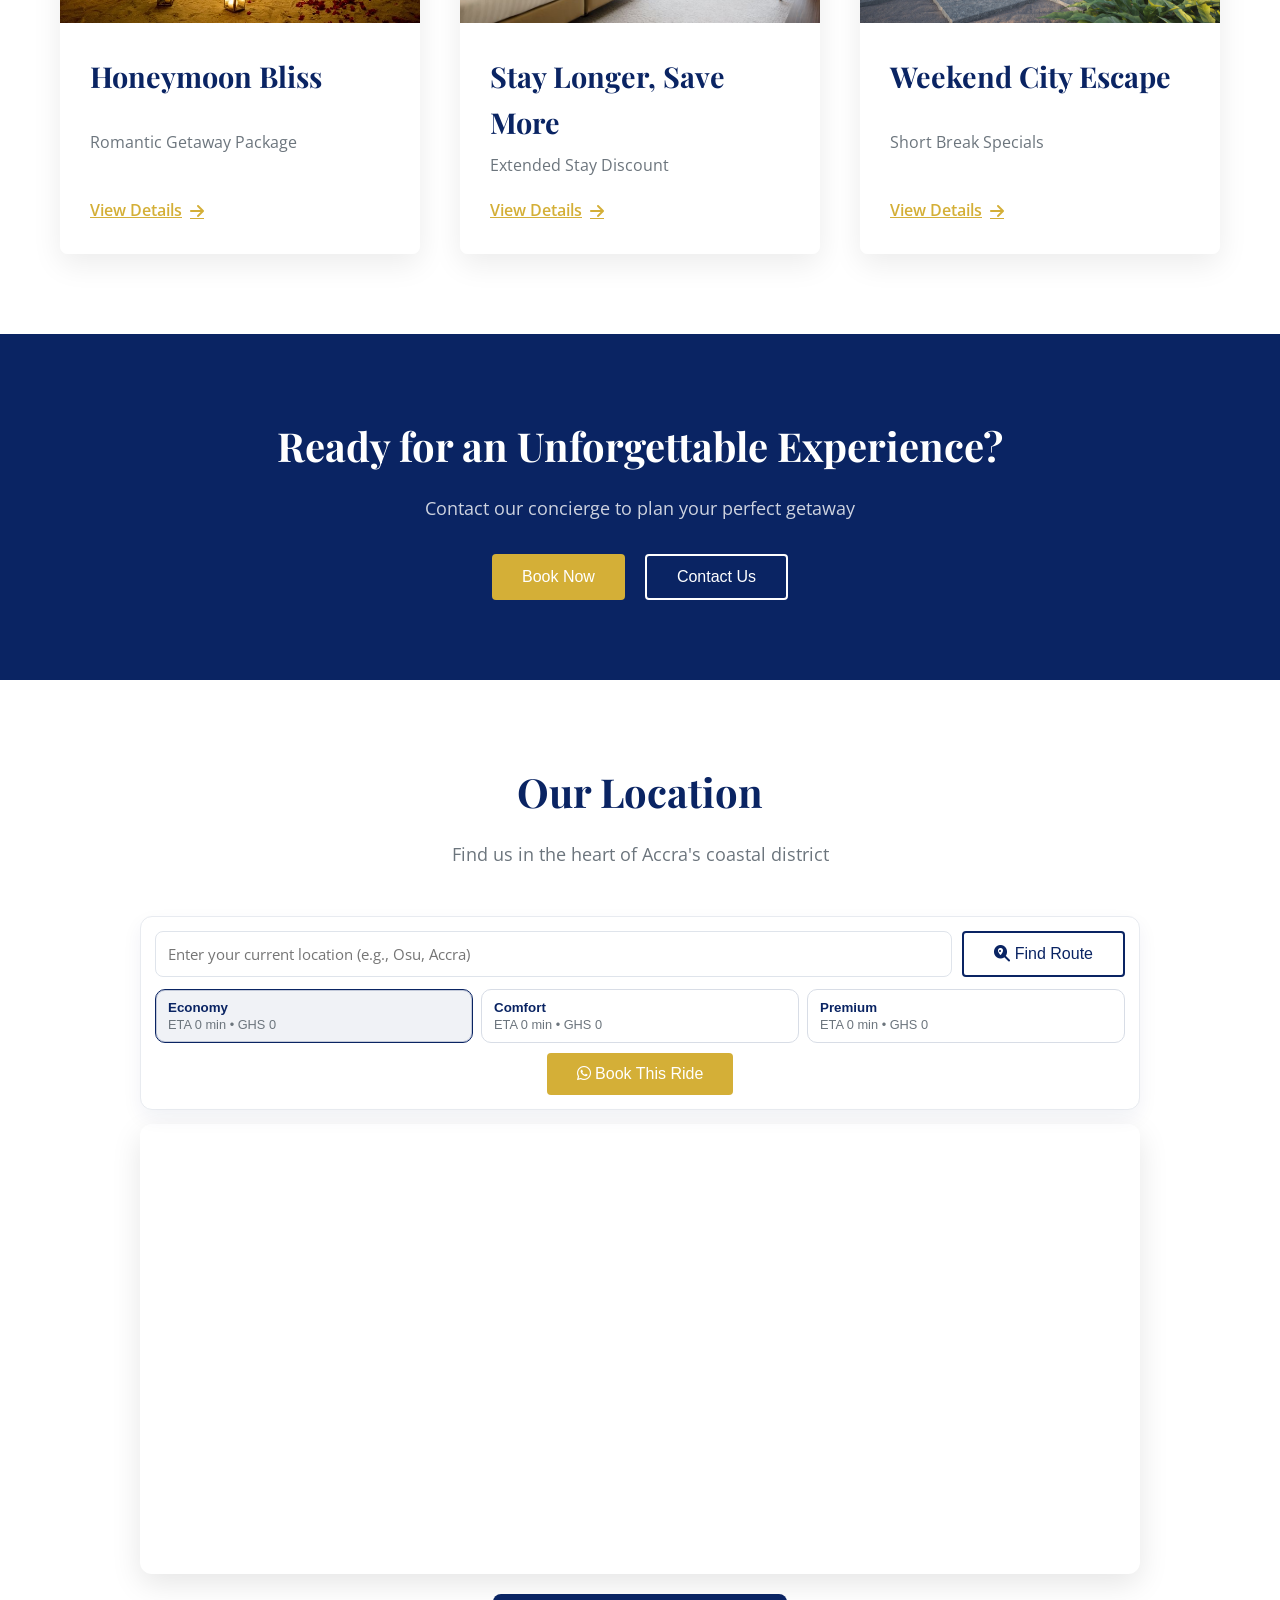
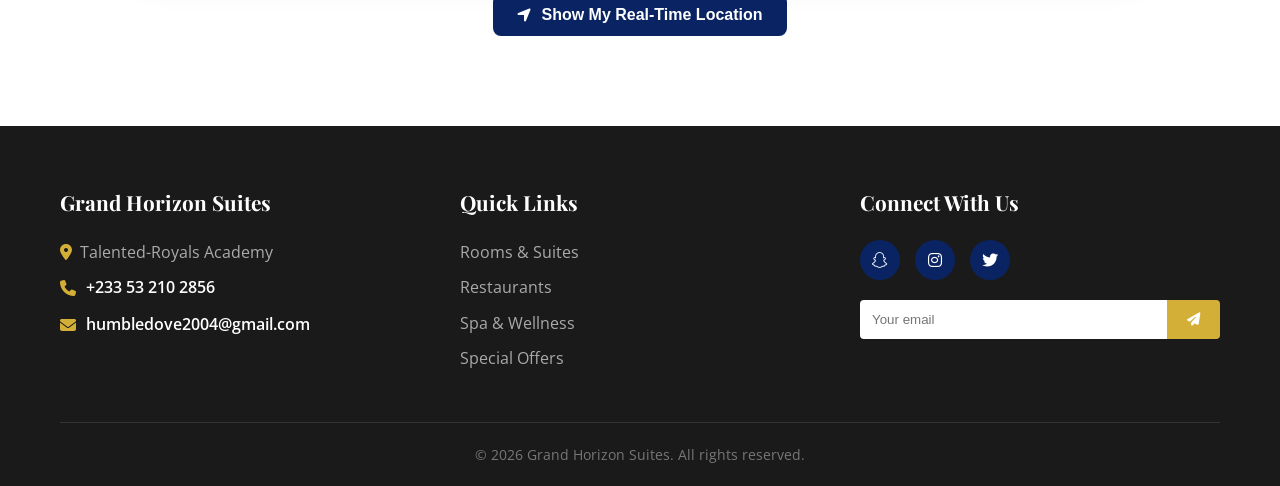
==== commit 501f5fd5: "Update grand-horizon-suites website files" ====
--- a/html/index.html
+++ b/html/index.html
@@ -4,10 +4,18 @@
 <head>
     <meta charset="UTF-8">
     <meta name="viewport" content="width=device-width, initial-scale=1.0">
-    <meta name="description" content="Experience refined luxury and contemporary elegance at Grand Horizon Suites, Accra's premier coastal hotel.">
+    <meta name="description"
+        content="Experience refined luxury and contemporary elegance at Grand Horizon Suites, Accra's premier coastal hotel.">
     <meta name="keywords" content="luxury hotel, Accra, coastal suites, fine dining, spa, wellness, vacation, Ghana">
     <title>Grand Horizon Suites | Luxury Hotel</title>
     <link rel="icon" type="image/svg+xml" href="../images/logo.svg">
+
+    <!-- PWA Manifest and Meta Tags -->
+    <link rel="manifest" href="../manifest.json">
+    <meta name="theme-color" content="#0a2463">
+    <meta name="apple-mobile-web-app-capable" content="yes">
+    <meta name="apple-mobile-web-app-status-bar-style" content="black-translucent">
+    <meta name="apple-mobile-web-app-title" content="Grand Horizon">
 
     <!-- Structured Data (JSON-LD) -->
     <script type="application/ld+json">
@@ -51,6 +59,9 @@
 </head>
 
 <body>
+    <!-- Skip to Content Link for Accessibility -->
+    <a href="#main-content" class="skip-link">Skip to main content</a>
+
     <!-- Navigation -->
     <nav class="navbar">
         <div class="container nav-container">
@@ -65,7 +76,7 @@
                 <li><a href="offers.html">Offers</a></li>
                 <li><a href="#contact">Contact Us</a></li>
                 <li id="auth-nav-item">
-                    <button class="btn-secondary" id="openAuthModal" style="padding: 8px 15px; font-size: 0.9rem;">
+                    <button class="btn-secondary auth-nav-btn" id="openAuthModal">
                         <i class="fas fa-user-circle"></i> Guest Profile
                     </button>
                 </li>
@@ -79,7 +90,7 @@
 
     <!-- Hero Section -->
     <section class="hero" id="home">
-        <div class="hero-overlay">
+        <div class="hero-overlay" id="main-content">
             <div class="container">
                 <div class="hero-content">
                     <h1>Where Refined Luxury Meets Accra’s Coastal Charm</h1>
@@ -106,7 +117,8 @@
                     <div class="feature-content">
                         <h3>The Grand Hall</h3>
                         <p>Fine Dining & International Cuisine</p>
-                        <a href="dining.html?view=grand" class="btn-text explore-btn">Explore Menu <i class="fas fa-arrow-right"></i></a>
+                        <a href="dining.html?view=grand" class="btn-text explore-btn">Explore Menu <i
+                                class="fas fa-arrow-right"></i></a>
                     </div>
                 </div>
                 <div class="feature-card">
@@ -114,7 +126,8 @@
                     <div class="feature-content">
                         <h3>Ocean Breeze Terrace</h3>
                         <p>Al Fresco Dining & Cocktails</p>
-                        <a href="dining.html?view=ocean" class="btn-text explore-btn">Explore Menu <i class="fas fa-arrow-right"></i></a>
+                        <a href="dining.html?view=ocean" class="btn-text explore-btn">Explore Menu <i
+                                class="fas fa-arrow-right"></i></a>
                     </div>
                 </div>
             </div>
@@ -173,8 +186,7 @@
                     data-desc="Two bedrooms, private terrace, personal chef available." data-price="$1299/night"
                     data-images="../images/P1.jpg,../images/P2.jpg,../images/P3.jpg"
                     data-amenities="Chef Service,Private Transfer,Spa Access">
-                    <div class="room-image"
-                        style="background-image: url('../images/P1.jpg');" loading="lazy">
+                    <div class="room-image" style="background-image: url('../images/P1.jpg');" loading="lazy">
                         <span class="room-price">$1299<span>/night</span></span>
                     </div>
                     <div class="room-info">
@@ -196,42 +208,54 @@
                 <p class="section-subtitle">Experience the Art of Living</p>
                 <div class="gallery-grid">
                     <div class="gallery-item large">
-                        <img src="../images/G1.jpg" alt="Luxury Suite View" loading="lazy" data-story-title="Luxury Living" data-story-intro="Wake up to panoramic skyline views, premium linens, and handcrafted interiors designed for restful indulgence.">
+                        <img src="../images/G1.jpg" alt="Luxury Suite View" loading="lazy"
+                            data-story-title="Luxury Living"
+                            data-story-intro="Wake up to panoramic skyline views, premium linens, and handcrafted interiors designed for restful indulgence.">
                         <div class="gallery-overlay">
                             <i class="fas fa-search-plus"></i>
                             <span>Luxury Living</span>
                         </div>
                     </div>
                     <div class="gallery-item">
-                        <img src="../images/G2.jpg" alt="Spa Treatment Room" loading="lazy" data-story-title="Wellness Oasis" data-story-intro="Enter a calm sanctuary where signature treatments, aromatherapy, and ambient tones renew body and mind.">
+                        <img src="../images/G2.jpg" alt="Spa Treatment Room" loading="lazy"
+                            data-story-title="Wellness Oasis"
+                            data-story-intro="Enter a calm sanctuary where signature treatments, aromatherapy, and ambient tones renew body and mind.">
                         <div class="gallery-overlay">
                             <i class="fas fa-search-plus"></i>
                             <span>Wellness Oasis</span>
                         </div>
                     </div>
                     <div class="gallery-item tall">
-                        <img src="../images/G3.jpg" alt="Fine Dining Experience" loading="lazy" data-story-title="Culinary Excellence" data-story-intro="From tasting menus to private pairings, each course celebrates local ingredients with world-class presentation.">
+                        <img src="../images/G3.jpg" alt="Fine Dining Experience" loading="lazy"
+                            data-story-title="Culinary Excellence"
+                            data-story-intro="From tasting menus to private pairings, each course celebrates local ingredients with world-class presentation.">
                         <div class="gallery-overlay">
                             <i class="fas fa-search-plus"></i>
                             <span>Culinary Excellence</span>
                         </div>
                     </div>
                     <div class="gallery-item">
-                        <img src="../images/G4.jpg" alt="Hotel Exterior Night" loading="lazy" data-story-title="Iconic Architecture" data-story-intro="As evening lights rise, the Grand Horizon facade becomes a timeless landmark at the heart of the city.">
+                        <img src="../images/G4.jpg" alt="Hotel Exterior Night" loading="lazy"
+                            data-story-title="Iconic Architecture"
+                            data-story-intro="As evening lights rise, the Grand Horizon facade becomes a timeless landmark at the heart of the city.">
                         <div class="gallery-overlay">
                             <i class="fas fa-search-plus"></i>
                             <span>Iconic Architecture</span>
                         </div>
                     </div>
                     <div class="gallery-item wide">
-                        <img src="../images/G5.jpg" alt="Poolside Relaxation" loading="lazy" data-story-title="Serene Moments" data-story-intro="Unwind poolside with curated service, soft lounge music, and uninterrupted moments of resort-style tranquility.">
+                        <img src="../images/G5.jpg" alt="Poolside Relaxation" loading="lazy"
+                            data-story-title="Serene Moments"
+                            data-story-intro="Unwind poolside with curated service, soft lounge music, and uninterrupted moments of resort-style tranquility.">
                         <div class="gallery-overlay">
                             <i class="fas fa-search-plus"></i>
                             <span>Serene Moments</span>
                         </div>
                     </div>
                     <div class="gallery-item">
-                        <img src="../images/G6.png" alt="Grand Lobby Area" loading="lazy" data-story-title="The Grand Entrance" data-story-intro="Step into a dramatic welcome space where elegant lighting and concierge hospitality set the tone for your stay.">
+                        <img src="../images/G6.png" alt="Grand Lobby Area" loading="lazy"
+                            data-story-title="The Grand Entrance"
+                            data-story-intro="Step into a dramatic welcome space where elegant lighting and concierge hospitality set the tone for your stay.">
                         <div class="gallery-overlay">
                             <i class="fas fa-search-plus"></i>
                             <span>The Grand Entrance</span>
@@ -253,7 +277,8 @@
                     <div class="feature-content">
                         <h3>Serenity Spa</h3>
                         <p>Holistic Treatments & Massage</p>
-                        <a href="spa.html?view=serenity" class="btn-text explore-btn">View Treatments <i class="fas fa-arrow-right"></i></a>
+                        <a href="spa.html?view=serenity" class="btn-text explore-btn">View Treatments <i
+                                class="fas fa-arrow-right"></i></a>
                     </div>
                 </div>
                 <div class="feature-card">
@@ -261,7 +286,8 @@
                     <div class="feature-content">
                         <h3>Wellness Center</h3>
                         <p>Fitness & Yoga</p>
-                        <a href="spa.html?view=wellness" class="btn-text explore-btn">View Facilities <i class="fas fa-arrow-right"></i></a>
+                        <a href="spa.html?view=wellness" class="btn-text explore-btn">View Facilities <i
+                                class="fas fa-arrow-right"></i></a>
                     </div>
                 </div>
             </div>
@@ -279,15 +305,18 @@
                     <div class="feature-content">
                         <h3>Honeymoon Bliss</h3>
                         <p>Romantic Getaway Package</p>
-                        <a href="offers.html?view=honeymoon" class="btn-text explore-btn">View Details <i class="fas fa-arrow-right"></i></a>
+                        <a href="offers.html?view=honeymoon" class="btn-text explore-btn">View Details <i
+                                class="fas fa-arrow-right"></i></a>
                     </div>
                 </div>
                 <div class="feature-card">
-                    <div class="feature-image" style="background-image: url('../images/long-stay-package_920x638.jpg');"></div>
+                    <div class="feature-image"
+                        style="background-image: url('../images/long-stay-package_920x638.jpg');"></div>
                     <div class="feature-content">
                         <h3>Stay Longer, Save More</h3>
                         <p>Extended Stay Discount</p>
-                        <a href="offers.html?view=staylonger" class="btn-text explore-btn">View Details <i class="fas fa-arrow-right"></i></a>
+                        <a href="offers.html?view=staylonger" class="btn-text explore-btn">View Details <i
+                                class="fas fa-arrow-right"></i></a>
                     </div>
                 </div>
                 <div class="feature-card">
@@ -295,7 +324,8 @@
                     <div class="feature-content">
                         <h3>Weekend City Escape</h3>
                         <p>Short Break Specials</p>
-                        <a href="offers.html?view=weekend" class="btn-text explore-btn">View Details <i class="fas fa-arrow-right"></i></a>
+                        <a href="offers.html?view=weekend" class="btn-text explore-btn">View Details <i
+                                class="fas fa-arrow-right"></i></a>
                     </div>
                 </div>
             </div>
@@ -322,8 +352,10 @@
             <div class="location-container">
                 <div class="trip-planner">
                     <div class="trip-search-row">
-                        <input id="locationSearchInput" type="text" placeholder="Enter your current location (e.g., Osu, Accra)">
-                        <button id="locationSearchBtn" class="btn-secondary" type="button"><i class="fas fa-search-location"></i> Find Route</button>
+                        <input id="locationSearchInput" type="text"
+                            placeholder="Enter your current location (e.g., Osu, Accra)">
+                        <button id="locationSearchBtn" class="btn-secondary" type="button"><i
+                                class="fas fa-search-location"></i> Find Route</button>
                     </div>
                     <div class="ride-options" id="rideOptions">
                         <button type="button" class="ride-option active" data-ride="economy">
@@ -339,16 +371,16 @@
                             <span class="ride-meta" id="ridePremiumMeta">ETA 0 min • GHS 0</span>
                         </button>
                     </div>
-                    <button id="bookRideBtn" class="btn-primary" type="button" style="margin-top: 10px;">
+                    <button id="bookRideBtn" class="btn-primary booking-cta-margin" type="button">
                         <i class="fab fa-whatsapp"></i> Book This Ride
                     </button>
                 </div>
-                <div id="map" style="height: 450px; width: 100%; border-radius: 12px; box-shadow: 0 10px 30px rgba(0,0,0,0.1);"></div>
+                <div id="map" class="map-container"></div>
                 <div class="map-controls">
                     <button id="trackLocation" class="btn-primary">
                         <i class="fas fa-location-arrow"></i> Show My Real-Time Location
                     </button>
-                    <p id="locationStatus" style="margin-top: 10px; font-size: 0.9rem; color: var(--gray);"></p>
+                    <p id="locationStatus" class="location-status"></p>
                 </div>
             </div>
         </div>
@@ -360,9 +392,12 @@
             <div class="footer-columns">
                 <div class="footer-col">
                     <h3>Grand Horizon Suites</h3>
-                    <p><a href="#location" class="footer-location-link"><i class="fas fa-map-marker-alt"></i> Talented-Royals Academy</a></p>
-                    <p><i class="fas fa-phone"></i> <a class="contact-link phone-link" href="https://wa.me/233532102856" target="_blank" rel="noopener">+233 53 210 2856</a></p>
-                    <p><i class="fas fa-envelope"></i> <a class="contact-link email-link" href="mailto:humbledove2004@gmail.com">humbledove2004@gmail.com</a></p>
+                    <p><a href="#location" class="footer-location-link"><i class="fas fa-map-marker-alt"></i>
+                            Talented-Royals Academy</a></p>
+                    <p><i class="fas fa-phone"></i> <a class="contact-link phone-link" href="https://wa.me/233532102856"
+                            target="_blank" rel="noopener">+233 53 210 2856</a></p>
+                    <p><i class="fas fa-envelope"></i> <a class="contact-link email-link"
+                            href="mailto:humbledove2004@gmail.com">humbledove2004@gmail.com</a></p>
                 </div>
                 <div class="footer-col">
                     <h3>Quick Links</h3>
@@ -376,12 +411,17 @@
                 <div class="footer-col">
                     <h3>Connect With Us</h3>
                     <div class="social-icons">
-                        <a href="https://www.snapchat.com/add/humblerific" target="_blank" rel="noopener noreferrer" aria-label="Snapchat"><i class="fab fa-snapchat"></i></a>
-                        <a href="https://www.instagram.com/Dadaba_ice_age" target="_blank" rel="noopener noreferrer" aria-label="Instagram"><i class="fab fa-instagram"></i></a>
-                        <a href="https://twitter.com/grandhorizon" target="_blank" rel="noopener noreferrer" aria-label="Twitter"><i class="fab fa-twitter"></i></a>
+                        <a href="https://www.snapchat.com/add/humblerific" target="_blank" rel="noopener noreferrer"
+                            aria-label="Snapchat"><i class="fab fa-snapchat"></i></a>
+                        <a href="https://www.instagram.com/Dadaba_ice_age" target="_blank" rel="noopener noreferrer"
+                            aria-label="Instagram"><i class="fab fa-instagram"></i></a>
+                        <a href="https://twitter.com/grandhorizon" target="_blank" rel="noopener noreferrer"
+                            aria-label="Twitter"><i class="fab fa-twitter"></i></a>
                     </div>
                     <div class="newsletter">
-                        <input type="email" id="newsletter-email" placeholder="Your email">
+                        <input type="email" id="newsletter-email" placeholder="Your email" required
+                            pattern="[a-zA-Z0-9._%+-]+@[a-zA-Z0-9.-]+\.[a-zA-Z]{2,}$"
+                            title="Please enter a valid email address">
                         <button id="newsletter-submit">
                             <i class="fas fa-paper-plane"></i>
                         </button>
@@ -396,7 +436,7 @@
 
     <!-- Auth Modal -->
     <div class="modal" id="authModal" aria-hidden="true">
-        <div class="modal-content" role="dialog" aria-modal="true" aria-labelledby="authModalTitle" style="max-width: 400px;">
+        <div class="modal-content auth-modal-content" role="dialog" aria-modal="true" aria-labelledby="authModalTitle">
             <div class="modal-header">
                 <h3 id="authModalTitle">Guest Login</h3>
                 <button class="modal-close" id="closeAuthModal" aria-label="Close">✕</button>
@@ -404,48 +444,122 @@
             <div id="auth-forms">
                 <!-- Login Form -->
                 <form id="loginForm">
-                    <p style="margin-bottom: 15px; color: var(--gray); font-size: 0.9rem;">Sign in to access your previous booking details and faster checkout.</p>
-                    <input type="email" name="email" placeholder="Email address" required class="full" 
-                        pattern="[a-z0-9._%+-]+@[a-z0-9.-]+\.[a-z]{2,}$" title="Please enter a valid email address">
-                    <input type="password" name="password" placeholder="Password" required class="full">
-                    <button type="submit" class="full">Login</button>
-                    <p style="margin-top: 15px; text-align: center; font-size: 0.9rem;">
-                        New guest? <a href="#" id="showRegister" style="color: var(--secondary); font-weight: 600;">Create an account</a>
+                    <p class="modal-subtext">Access your guest profile to manage bookings and preferences.</p>
+                    <div class="auth-input-group">
+                        <input type="email" name="email" placeholder="Email address" required class="full"
+                            pattern="[a-zA-Z0-9._%+-]+@[a-zA-Z0-9.-]+\.[a-zA-Z]{2,}$"
+                            title="Please enter a valid email address">
+                        <i class="fas fa-envelope"></i>
+                    </div>
+                    <div class="auth-input-group">
+                        <input type="password" name="password" placeholder="Password" required class="full">
+                        <i class="fas fa-lock"></i>
+                    </div>
+                    <button type="submit" class="btn-auth-submit">Login to Profile</button>
+                    <p class="modal-divider">
+                        New guest? <a href="#" id="showRegister" class="modal-link">Create an account</a>
                     </p>
                 </form>
 
                 <!-- Register Form (Hidden by default) -->
-                <form id="registerForm" style="display: none;">
-                    <p style="margin-bottom: 15px; color: var(--gray); font-size: 0.9rem;">Create a guest profile for a personalized luxury experience.</p>
-                    <input type="text" name="full_name" placeholder="Full name" required class="full">
-                    <input type="email" name="email" placeholder="Email address" required class="full" 
-                        pattern="[a-z0-9._%+-]+@[a-z0-9.-]+\.[a-z]{2,}$" title="Please enter a valid email address">
-                    <input type="password" name="password" placeholder="Password" required class="full">
-                    <button type="submit" class="full">Create Account</button>
-                    <p style="margin-top: 15px; text-align: center; font-size: 0.9rem;">
-                        Already have an account? <a href="#" id="showLogin" style="color: var(--secondary); font-weight: 600;">Login here</a>
+                <form id="registerForm" class="form-hidden">
+                    <p class="modal-subtext">Create a guest profile for a personalized luxury experience.</p>
+                    <div class="auth-input-group">
+                        <input type="text" name="full_name" placeholder="Full name" required class="full">
+                        <i class="fas fa-user"></i>
+                    </div>
+                    <div class="auth-input-group">
+                        <input type="email" name="email" placeholder="Email address" required class="full"
+                            pattern="[a-zA-Z0-9._%+-]+@[a-zA-Z0-9.-]+\.[a-zA-Z]{2,}$"
+                            title="Please enter a valid email address">
+                        <i class="fas fa-envelope"></i>
+                    </div>
+                    <div class="auth-input-group">
+                        <input type="password" name="password" placeholder="Password" required class="full">
+                        <i class="fas fa-lock"></i>
+                    </div>
+                    <button type="submit" class="btn-auth-submit">Create Guest Account</button>
+                    <p class="modal-divider">
+                        Already have an account? <a href="#" id="showLogin" class="modal-link">Login here</a>
                     </p>
                 </form>
             </div>
 
             <!-- Profile View (Visible when logged in) -->
-            <div id="profile-view" style="display: none;">
-                <div class="profile-header" style="text-align: center; margin-bottom: 20px;">
-                    <div class="user-avatar" style="font-size: 3rem; color: var(--primary); margin-bottom: 10px;">
-                        <i class="fas fa-user-circle"></i>
-                    </div>
-                    <h4 id="user-display-name">Guest Name</h4>
-                    <p id="user-display-email" style="color: var(--gray); font-size: 0.9rem;">email@example.com</p>
-                </div>
-                
-                <div class="profile-section">
-                    <h5 style="margin-bottom: 10px; border-bottom: 1px solid #eee; padding-bottom: 5px;">Your Booking History</h5>
-                    <div id="booking-history-list" style="max-height: 200px; overflow-y: auto; font-size: 0.85rem;">
-                        <p style="color: #999; text-align: center; padding: 10px;">No previous bookings found.</p>
-                    </div>
-                </div>
-
-                <button id="logoutBtn" class="btn-secondary full" style="margin-top: 20px;">Logout</button>
+            <div id="profile-view" class="form-hidden" style="height: 100%;">
+                <div class="guest-dashboard-modal">
+                    <!-- Sidebar -->
+                    <div class="guest-sidebar">
+                        <div class="profile-brief">
+                            <div class="avatar-large">
+                                <i class="fas fa-user-circle"></i>
+                            </div>
+                            <h4 id="user-display-name">Guest Name</h4>
+                            <p id="user-display-email">email@example.com</p>
+                        </div>
+                        <nav class="guest-nav">
+                            <button class="guest-nav-btn active"><i class="fas fa-th-large"></i> Dashboard</button>
+                            <button class="guest-nav-btn" onclick="window.GH.scrollTo('rooms'); window.GH.closeModal(document.getElementById('authModal'));"><i class="fas fa-bed"></i> Book a Room</button>
+                            <button class="guest-nav-btn" onclick="window.location.href='dining.html'"><i class="fas fa-utensils"></i> Dining</button>
+                            <button class="guest-nav-btn" onclick="window.location.href='spa.html'"><i class="fas fa-spa"></i> Wellness</button>
+                        </nav>
+                        <button id="logoutBtn" class="btn-secondary full logout-btn-full" style="background: rgba(255,255,255,0.1); border: 1px solid rgba(255,255,255,0.2);">Logout</button>
+                    </div>
+
+                    <!-- Main Content -->
+                    <div class="guest-content">
+                        <div class="guest-welcome-header">
+                            <h2 id="guestGreeting">Good Day, Guest</h2>
+                            <p>Welcome back to your coastal sanctuary.</p>
+                        </div>
+
+                        <div class="guest-stats-grid">
+                            <div class="guest-stat-card">
+                                <div class="label">Total Stays</div>
+                                <div class="value" id="statTotalStays">0</div>
+                            </div>
+                            <div class="guest-stat-card">
+                                <div class="label">Loyalty Tier</div>
+                                <div class="value">Elite</div>
+                                <div class="tier-badge">Gold Member</div>
+                            </div>
+                            <div class="guest-stat-card">
+                                <div class="label">Rewards Points</div>
+                                <div class="value">1,250</div>
+                            </div>
+                        </div>
+
+                        <h3 class="guest-section-title">Quick Concierge Actions</h3>
+                        <div class="guest-quick-actions">
+                            <div class="action-card" onclick="window.GH.openBookingWithContext('Special Concierge Request')">
+                                <i class="fas fa-concierge-bell"></i>
+                                <h5>Concierge</h5>
+                            </div>
+                            <div class="action-card" onclick="window.location.href='dining.html'">
+                                <i class="fas fa-wine-glass-alt"></i>
+                                <h5>Reserve Table</h5>
+                            </div>
+                            <div class="action-card" onclick="window.location.href='spa.html'">
+                                <i class="fas fa-hot-stone"></i>
+                                <h5>Spa Ritual</h5>
+                            </div>
+                            <div class="action-card" onclick="window.GH.scrollTo('contact'); window.GH.closeModal(document.getElementById('authModal'));">
+                                <i class="fas fa-envelope-open-text"></i>
+                                <h5>Inquiry</h5>
+                            </div>
+                        </div>
+
+                        <div class="profile-section">
+                            <h3 class="guest-section-title">Upcoming & Recent Stays</h3>
+                            <div id="booking-history-list" class="booking-history-list">
+                                <div class="booking-history-empty">
+                                    <i class="fas fa-calendar-times" style="font-size: 2rem; margin-bottom: 10px; display: block;"></i>
+                                    No upcoming stays scheduled.
+                                </div>
+                            </div>
+                        </div>
+                    </div>
+                </div>
             </div>
         </div>
     </div>
@@ -458,29 +572,59 @@
                 <button class="modal-close" id="closeBooking" aria-label="Close">✕</button>
             </div>
             <form id="bookingForm">
-                <input name="name" placeholder="Full name" required>
-                <input name="email" type="email" placeholder="Email address" required 
-                    pattern="[a-z0-9._%+-]+@[a-z0-9.-]+\.[a-z]{2,}$" title="Please enter a valid email address">
-                <input name="phone" id="phoneInput" type="tel" placeholder="Phone" class="full">
-                <input name="checkin" type="date" placeholder="Check-in">
-                <input name="checkout" type="date" placeholder="Check-out">
-                <select name="guests">
-                    <option value="1">1 Guest</option>
-                    <option value="2">2 Guests</option>
-                    <option value="3">3 Guests</option>
-                    <option value="4+">4+ Guests</option>
-                </select>
-                <textarea name="message" rows="4" placeholder="Message / Requests" class="full"></textarea>
-                <div class="payment-options" style="grid-column: 1 / -1; margin-top: 10px; display: flex; gap: 15px; align-items: center; background: #f9f9f9; padding: 15px; border-radius: 8px;">
-                    <label style="font-weight: 600; color: var(--primary);"><i class="fas fa-credit-card"></i> Payment:</label>
-                    <label style="display: flex; align-items: center; gap: 5px; cursor: pointer;">
-                        <input type="radio" name="payment_method" value="request" checked> Reserve Only
+                <div class="booking-input-wrapper">
+                    <input name="name" placeholder="Full name" required>
+                    <i class="fas fa-user"></i>
+                </div>
+                <div class="booking-input-wrapper">
+                    <input name="email" id="bookingEmail" type="email" placeholder="Email address" required 
+                        pattern="[a-zA-Z0-9._%+-]+@[a-zA-Z0-9.-]+\.[a-zA-Z]{2,}$" title="Please enter a valid email address">
+                    <i class="fas fa-envelope"></i>
+                </div>
+                <div class="booking-input-wrapper">
+                    <input name="phone" id="phoneInput" type="tel" placeholder="Phone">
+                    <i class="fas fa-phone"></i>
+                </div>
+                <div class="booking-input-wrapper">
+                    <input name="checkin" type="date" placeholder="Check-in">
+                    <i class="fas fa-calendar-alt"></i>
+                </div>
+                <div class="booking-input-wrapper">
+                    <input name="checkout" type="date" placeholder="Check-out">
+                    <i class="fas fa-calendar-check"></i>
+                </div>
+                <div class="booking-input-wrapper">
+                    <select name="guests">
+                        <option value="1">1 Guest</option>
+                        <option value="2">2 Guests</option>
+                        <option value="3">3 Guests</option>
+                        <option value="4+">4+ Guests</option>
+                    </select>
+                    <i class="fas fa-users"></i>
+                </div>
+                <div class="booking-input-wrapper">
+                    <textarea name="message" rows="1" placeholder="Special Requests" style="padding-top: 12px;"></textarea>
+                    <i class="fas fa-comment-dots"></i>
+                </div>
+                
+                <div class="payment-options">
+                    <label class="payment-card selected">
+                        <input type="radio" name="payment_method" value="request" checked>
+                        <i class="fas fa-concierge-bell"></i>
+                        <span class="card-title">Reserve Only</span>
+                        <span class="card-desc">Pay upon arrival at the hotel</span>
                     </label>
-                    <label style="display: flex; align-items: center; gap: 5px; cursor: pointer;">
-                        <input type="radio" name="payment_method" value="stripe"> Pay Now (Secure)
+                    <label class="payment-card">
+                        <input type="radio" name="payment_method" value="stripe">
+                        <i class="fas fa-credit-card"></i>
+                        <span class="card-title">Pay Now</span>
+                        <span class="card-desc">Secure checkout via Stripe</span>
                     </label>
                 </div>
-                <button type="submit" id="bookingSubmitBtn">Request Booking</button>
+
+                <button type="submit" id="bookingSubmitBtn">
+                    Confirm Reservation <i class="fas fa-arrow-right"></i>
+                </button>
             </form>
         </div>
     </div>
@@ -496,18 +640,16 @@
                 <div class="room-modal-grid">
                     <div class="room-carousel">
                         <button class="carousel-nav prev" id="carouselPrev" aria-label="Previous image">‹</button>
-                        <div class="room-modal-image" id="roomImage"
-                            style="background-size:cover;background-position:center;height:320px;border-radius:8px;margin:0 12px;">
-                        </div>
+                        <div class="room-modal-image" id="roomImage"></div>
                         <button class="carousel-nav next" id="carouselNext" aria-label="Next image">›</button>
                         <div class="room-thumbnails" id="roomThumbnails" aria-hidden="false"></div>
                     </div>
                     <div class="room-modal-info">
                         <h4 id="roomTitle"></h4>
-                        <p id="roomPrice" style="font-weight:700;color:var(--secondary);"></p>
+                        <p id="roomPrice"></p>
                         <p id="roomDesc"></p>
-                        <div id="roomAmenities" style="margin-top:10px;display:flex;gap:8px;flex-wrap:wrap;"></div>
-                        <div style="margin-top:14px;text-align:right;">
+                        <div id="roomAmenities"></div>
+                        <div class="room-details-button">
                             <button class="btn-primary" id="bookFromDetails">Book This Room</button>
                         </div>
                     </div>
@@ -528,37 +670,40 @@
         <button class="lightbox-nav next" id="lightboxNext" aria-label="Next">›</button>
     </div>
 
-<!-- Leaflet JS -->
-<script src="https://unpkg.com/leaflet@1.9.4/dist/leaflet.js"
-    integrity="sha256-20nQCchB9co0qIjJZRGuk2/Z9VM+kNiyxNV1lvTlZBo=" crossorigin=""></script>
-
-<!-- International Phone Input JS -->
-<script src="https://cdn.jsdelivr.net/npm/intl-tel-input@18.2.1/build/js/intlTelInput.min.js"></script>
-
-<!-- Payment System (Stripe) -->
-<script src="https://js.stripe.com/v3/"></script>
-
-<!-- Supabase JS Library -->
-<script src="https://cdn.jsdelivr.net/npm/@supabase/supabase-js@2/dist/umd/supabase.min.js"></script>
-
-<!-- EmailJS SDK -->
-<script src="https://cdn.jsdelivr.net/npm/@emailjs/browser@3/dist/email.min.js"></script>
-
-<!-- Supabase Configuration -->
-<script src="../javascript/supabase-config.js"></script>
-
-<!-- Contact Service -->
-<script src="../javascript/contact-service.js"></script>
-
-<!-- Modular Scripts -->
-<script src="../javascript/ui-core.js"></script>
-<script src="../javascript/auth.js"></script>
-<script src="../javascript/modals.js"></script>
-<script src="../javascript/gallery.js"></script>
-<script src="../javascript/rooms.js"></script>
-<script src="../javascript/booking.js"></script>
-<script src="../javascript/views.js"></script>
-<script src="../javascript/map.js"></script>
+    <!-- Leaflet JS -->
+    <script src="https://unpkg.com/leaflet@1.9.4/dist/leaflet.js"
+        integrity="sha256-20nQCchB9co0qIjJZRGuk2/Z9VM+kNiyxNV1lvTlZBo=" crossorigin=""></script>
+
+    <!-- International Phone Input JS -->
+    <script src="https://cdn.jsdelivr.net/npm/intl-tel-input@18.2.1/build/js/intlTelInput.min.js"></script>
+
+    <!-- Payment System (Stripe) -->
+    <script src="https://js.stripe.com/v3/"></script>
+
+    <!-- Supabase JS Library -->
+    <script src="https://cdn.jsdelivr.net/npm/@supabase/supabase-js@2/dist/umd/supabase.min.js"></script>
+
+    <!-- EmailJS SDK -->
+    <script src="https://cdn.jsdelivr.net/npm/@emailjs/browser@3/dist/email.min.js"></script>
+
+    <!-- Supabase Configuration -->
+    <script src="../javascript/supabase-config.js"></script>
+
+    <!-- Validation Service -->
+    <script src="../javascript/validation-service.js"></script>
+
+    <!-- Contact Service -->
+    <script src="../javascript/contact-service.js"></script>
+
+    <!-- Modular Scripts -->
+    <script src="../javascript/ui-core.js"></script>
+    <script src="../javascript/auth.js"></script>
+    <script src="../javascript/modals.js"></script>
+    <script src="../javascript/gallery.js"></script>
+    <script src="../javascript/rooms.js"></script>
+    <script src="../javascript/booking.js"></script>
+    <script src="../javascript/views.js"></script>
+    <script src="../javascript/map.js"></script>
 </body>
 
-</html>
+</html>
--- a/stylesheet/style.css
+++ b/stylesheet/style.css
@@ -12,6 +12,27 @@
     --light: #f8f9fa;
     --dark: #333;
     --gray: #6c757d;
+}
+
+/* Skip to Content Link for Accessibility */
+.skip-link {
+    position: absolute;
+    top: -40px;
+    left: 6px;
+    background: var(--primary);
+    color: white;
+    padding: 8px 16px;
+    text-decoration: none;
+    border-radius: 4px;
+    z-index: 10000;
+    font-weight: 600;
+    transition: top 0.3s ease;
+}
+
+.skip-link:focus {
+    top: 6px;
+    outline: 2px solid var(--secondary);
+    outline-offset: 2px;
 }
 
 body {
@@ -168,23 +189,49 @@
     position: fixed;
     inset: 0;
     display: none;
-    align-items: center;
-    justify-content: center;
-    background: rgba(0, 0, 0, 0.5);
+    background: rgba(0, 0, 0, 0.75);
     z-index: 2000;
+    padding: 20px;
+    overflow-y: auto;
+    -webkit-overflow-scrolling: touch;
 }
 
 .modal.open {
     display: flex;
+    flex-direction: column;
+    align-items: center;
 }
 
 .modal-content {
     background: white;
     width: 100%;
     max-width: 720px;
-    border-radius: 10px;
-    padding: 22px;
-    box-shadow: 0 20px 50px rgba(2, 6, 23, 0.3);
+    border-radius: 20px;
+    padding: 35px;
+    box-shadow: 0 25px 50px -12px rgba(0, 0, 0, 0.5);
+    position: relative;
+    margin: auto; /* Centering trick with flex column */
+    max-height: none; /* Allow full height on mobile if needed, container scrolls */
+    display: flex;
+    flex-direction: column;
+}
+
+.modal-content h3 {
+    margin: 0;
+    font-size: 1.5rem;
+    color: var(--primary);
+}
+
+@media (max-width: 768px) {
+    .modal {
+        padding: 10px;
+    }
+    
+    .modal-content {
+        padding: 25px 20px;
+        margin: 10px auto;
+        border-radius: 16px;
+    }
 }
 
 .dining-meta {
@@ -285,6 +332,7 @@
         opacity: 0;
         transform: translateY(18px) scale(0.98);
     }
+
     to {
         opacity: 1;
         transform: translateY(0) scale(1);
@@ -298,21 +346,87 @@
     margin-bottom: 12px
 }
 
-.modal-header h3 {
-    margin: 0
-}
-
 .modal-close {
-    background: none;
-    border: 0;
+    background: #f1f5f9;
+    border: none;
     font-size: 1.2rem;
-    cursor: pointer
+    color: #64748b;
+    cursor: pointer;
+    width: 36px;
+    height: 36px;
+    border-radius: 50%;
+    display: flex;
+    align-items: center;
+    justify-content: center;
+    transition: all 0.2s ease;
+    flex-shrink: 0;
+}
+
+.modal-close:hover {
+    background: #e2e8f0;
+    color: var(--primary);
+    transform: rotate(90deg);
+}
+
+@media (max-width: 480px) {
+    .modal-content {
+        padding: 20px 15px;
+    }
+    
+    .modal h3 {
+        font-size: 1.25rem;
+    }
+    
+    .modal-close {
+        width: 32px;
+        height: 32px;
+        font-size: 1rem;
+    }
+}
+
+.modal-header {
+    display: flex;
+    justify-content: space-between;
+    align-items: center;
+    margin-bottom: 25px;
+    flex-shrink: 0;
 }
 
 .modal form {
     display: grid;
     grid-template-columns: 1fr 1fr;
-    gap: 12px
+    gap: 20px;
+    width: 100%;
+}
+
+.modal form .full {
+    grid-column: 1 / -1;
+}
+
+.modal input, .modal select, .modal textarea {
+    width: 100%;
+    padding: 12px 16px;
+    border: 1px solid #ddd;
+    border-radius: 8px;
+    font-size: 1rem;
+    font-family: inherit;
+    transition: border-color 0.3s ease;
+}
+
+.modal input:focus, .modal select:focus, .modal textarea:focus {
+    border-color: var(--secondary);
+    outline: none;
+}
+
+@media (max-width: 650px) {
+    .modal form {
+        grid-template-columns: 1fr;
+        gap: 15px;
+    }
+    
+    .modal-header {
+        margin-bottom: 20px;
+    }
 }
 
 .modal form .full {
@@ -321,23 +435,39 @@
 
 /* Room Details Modal polishing */
 #roomModal .modal-content {
-    max-width: 820px;
-    padding: 20px;
+    max-width: 900px;
+    padding: 25px;
 }
 
 #roomModal .room-modal-grid {
     display: grid;
-    grid-template-columns: 1fr;
-    gap: 12px;
+    grid-template-columns: 1.2fr 1fr;
+    gap: 30px;
     align-items: start;
+}
+
+@media (max-width: 850px) {
+    #roomModal .room-modal-grid {
+        grid-template-columns: 1fr;
+        gap: 20px;
+    }
 }
 
 #roomModal .room-modal-image {
     width: 100%;
-    height: 220px;
-    border-radius: 8px;
+    height: 400px;
+    border-radius: 16px;
     background-size: cover;
     background-position: center;
+    box-shadow: 0 15px 40px rgba(0,0,0,0.15);
+    margin-bottom: 10px;
+}
+
+@media (max-width: 768px) {
+    #roomModal .room-modal-image {
+        height: 280px;
+        border-radius: 12px;
+    }
 }
 
 #roomModal h4 {
@@ -364,8 +494,7 @@
 
     /* ensure image spans the full left column */
     #roomModal .room-modal-image {
-        grid-row: 1 / 6;
-        height: 260px;
+        height: 400px;
     }
 }
 
@@ -374,29 +503,54 @@
     display: flex;
     flex-direction: column;
     align-items: center;
+    position: relative;
+    width: 100%;
 }
 
 .carousel-nav {
+    position: absolute;
+    top: 50%;
+    transform: translateY(-50%);
     background: rgba(0, 0, 0, 0.45);
     color: white;
     border: none;
-    width: 36px;
-    height: 36px;
+    width: 40px;
+    height: 40px;
     border-radius: 50%;
-    display: inline-flex;
+    display: flex;
     align-items: center;
     justify-content: center;
     cursor: pointer;
-    font-size: 1.2rem;
-}
+    font-size: 1.5rem;
+    z-index: 5;
+    transition: background 0.3s ease;
+}
+
+.carousel-nav:hover {
+    background: rgba(0, 0, 0, 0.7);
+}
+
+.carousel-nav.prev { left: 10px; }
+.carousel-nav.next { right: 10px; }
 
 .room-thumbnails {
     display: flex;
-    gap: 8px;
-    margin-top: 10px;
+    gap: 10px;
+    margin-top: 15px;
     overflow-x: auto;
-    padding: 6px 0;
+    padding: 8px 0;
     width: 100%;
+    scrollbar-width: thin;
+    -webkit-overflow-scrolling: touch;
+}
+
+.room-thumbnails::-webkit-scrollbar {
+    height: 4px;
+}
+
+.room-thumbnails::-webkit-scrollbar-thumb {
+    background: var(--admin-accent);
+    border-radius: 4px;
 }
 
 .room-thumbnails img.thumb {
@@ -507,13 +661,11 @@
     border-radius: 6px
 }
 
-.modal button[type=submit] {
-    grid-column: 1 / -1;
-    padding: 12px 18px;
-    background: var(--primary);
-    color: white;
-    border: none;
-    border-radius: 6px
+.modal .btn-primary, .modal .btn-secondary {
+    width: 100%;
+    padding: 14px;
+    font-size: 1rem;
+    justify-content: center;
 }
 
 @media (max-width:800px) {
@@ -580,6 +732,7 @@
         opacity: 0;
         transform: translateY(30px);
     }
+
     to {
         opacity: 1;
         transform: translateY(0);
@@ -587,8 +740,13 @@
 }
 
 @keyframes fadeIn {
-    from { opacity: 0; }
-    to { opacity: 1; }
+    from {
+        opacity: 0;
+    }
+
+    to {
+        opacity: 1;
+    }
 }
 
 .hero-content {
@@ -609,7 +767,8 @@
 }
 
 .secondary-hero .hero-overlay {
-    background: rgba(0, 0, 0, 0.25); /* Brightened from 0.4 to 0.25 */
+    background: rgba(0, 0, 0, 0.25);
+    /* Brightened from 0.4 to 0.25 */
     width: 100%;
     height: 100%;
     position: absolute;
@@ -633,16 +792,19 @@
 
 .secondary-hero .hero-content h1 {
     font-size: 3.5rem;
-    font-weight: 400; /* Lighter weight for a more elegant look */
+    font-weight: 400;
+    /* Lighter weight for a more elegant look */
     margin-bottom: 10px;
     letter-spacing: 2px;
-    text-transform: none; /* Avoid all-caps for a softer, premium feel */
+    text-transform: none;
+    /* Avoid all-caps for a softer, premium feel */
     color: white;
 }
 
 .secondary-hero .hero-subtitle {
     font-size: 1.2rem;
-    font-family: 'Open Sans', sans-serif; /* Clean sans-serif font */
+    font-family: 'Open Sans', sans-serif;
+    /* Clean sans-serif font */
     font-style: normal;
     opacity: 0.9;
     color: white;
@@ -651,14 +813,15 @@
 }
 
 .scroll-indicator {
-    display: none; /* Removing to keep it minimalist */
+    display: none;
+    /* Removing to keep it minimalist */
 }
 
 @media (max-width: 768px) {
     .secondary-hero {
         min-height: 40vh !important;
     }
-    
+
     .secondary-hero .hero-content h1 {
         font-size: 2.2rem;
         letter-spacing: 1px;
@@ -670,9 +833,22 @@
 }
 
 @keyframes bounce {
-    0%, 20%, 50%, 80%, 100% {transform: translateY(0) translateX(-50%);}
-    40% {transform: translateY(-10px) translateX(-50%);}
-    60% {transform: translateY(-5px) translateX(-50%);}
+
+    0%,
+    20%,
+    50%,
+    80%,
+    100% {
+        transform: translateY(0) translateX(-50%);
+    }
+
+    40% {
+        transform: translateY(-10px) translateX(-50%);
+    }
+
+    60% {
+        transform: translateY(-5px) translateX(-50%);
+    }
 }
 
 .scroll-indicator {
@@ -703,12 +879,12 @@
         min-height: 70vh !important;
         background-attachment: scroll;
     }
-    
+
     .secondary-hero .hero-content {
         padding: 30px 20px;
         margin: 0 15px;
     }
-    
+
     .secondary-hero .hero-content h1 {
         font-size: 2.5rem;
         letter-spacing: 2px;
@@ -954,12 +1130,29 @@
     transform: translateY(0);
 }
 
-.gallery-item:nth-child(1) { transition-delay: 0.1s; }
-.gallery-item:nth-child(2) { transition-delay: 0.2s; }
-.gallery-item:nth-child(3) { transition-delay: 0.3s; }
-.gallery-item:nth-child(4) { transition-delay: 0.4s; }
-.gallery-item:nth-child(5) { transition-delay: 0.5s; }
-.gallery-item:nth-child(6) { transition-delay: 0.6s; }
+.gallery-item:nth-child(1) {
+    transition-delay: 0.1s;
+}
+
+.gallery-item:nth-child(2) {
+    transition-delay: 0.2s;
+}
+
+.gallery-item:nth-child(3) {
+    transition-delay: 0.3s;
+}
+
+.gallery-item:nth-child(4) {
+    transition-delay: 0.4s;
+}
+
+.gallery-item:nth-child(5) {
+    transition-delay: 0.5s;
+}
+
+.gallery-item:nth-child(6) {
+    transition-delay: 0.6s;
+}
 
 .gallery-item.large {
     grid-column: span 2;
@@ -1041,7 +1234,7 @@
         grid-auto-rows: 200px;
         gap: 15px;
     }
-    
+
     .gallery-item.large,
     .gallery-item.wide {
         grid-column: span 2;
@@ -1120,11 +1313,31 @@
     display: inline-block;
 }
 
-.status-pending { background: #fff8e1; color: #f57c00; }
-.status-confirmed { background: #e8f5e9; color: #2e7d32; }
-.status-cancelled, .status-rejected { background: #ffebee; color: #c62828; }
-.status-full { background: #f3e5f5; color: #7b1fa2; }
-.status-replied { background: #e3f2fd; color: #1976d2; }
+.status-pending {
+    background: #fff8e1;
+    color: #f57c00;
+}
+
+.status-confirmed {
+    background: #e8f5e9;
+    color: #2e7d32;
+}
+
+.status-cancelled,
+.status-rejected {
+    background: #ffebee;
+    color: #c62828;
+}
+
+.status-full {
+    background: #f3e5f5;
+    color: #7b1fa2;
+}
+
+.status-replied {
+    background: #e3f2fd;
+    color: #1976d2;
+}
 
 @media (max-width: 480px) {
     .toast-container {
@@ -1133,6 +1346,7 @@
         right: 10px;
         left: 10px;
     }
+
     .toast {
         min-width: 0;
         width: 100%;
@@ -1179,7 +1393,7 @@
 .iti__country-list {
     background-color: white;
     border: 1px solid #ddd;
-    box-shadow: 0 10px 30px rgba(0,0,0,0.1);
+    box-shadow: 0 10px 30px rgba(0, 0, 0, 0.1);
     border-radius: 8px;
     z-index: 10000;
 }
@@ -1214,6 +1428,32 @@
     background: #081d4d;
 }
 
+/* Field Error Styles */
+.field-error {
+    border-color: #d32f2f !important;
+    box-shadow: 0 0 0 1px #d32f2f !important;
+}
+
+.field-error-message {
+    color: #d32f2f;
+    font-size: 0.875rem;
+    margin-top: 4px;
+    font-weight: 500;
+    animation: fadeInError 0.3s ease-in-out;
+}
+
+@keyframes fadeInError {
+    from {
+        opacity: 0;
+        transform: translateY(-5px);
+    }
+
+    to {
+        opacity: 1;
+        transform: translateY(0);
+    }
+}
+
 .history-item:last-child {
     border-bottom: none !important;
 }
@@ -1223,7 +1463,7 @@
         grid-template-columns: 1fr;
         grid-auto-rows: 250px;
     }
-    
+
     .gallery-item.large,
     .gallery-item.wide,
     .gallery-item.tall {
@@ -1381,7 +1621,7 @@
     background-color: var(--secondary);
     border: 3px solid white;
     border-radius: 50%;
-    box-shadow: 0 0 10px rgba(0,0,0,0.3);
+    box-shadow: 0 0 10px rgba(0, 0, 0, 0.3);
 }
 
 .footer-location-link {
@@ -1520,6 +1760,810 @@
     background: #b8941f;
     padding-left: 25px;
     padding-right: 25px;
+}
+
+/* Inline Style Classes */
+.auth-nav-btn {
+    padding: 8px 15px !important;
+    font-size: 0.9rem;
+}
+
+.booking-cta-margin {
+    margin-top: 10px;
+}
+
+.map-container {
+    height: 450px;
+    width: 100%;
+    border-radius: 12px;
+    box-shadow: 0 10px 30px rgba(0, 0, 0, 0.1);
+}
+
+.location-status {
+    margin-top: 10px;
+    font-size: 0.9rem;
+    color: var(--gray);
+}
+
+/* Guest Concierge Dashboard Styles */
+.guest-dashboard-modal {
+    max-width: 1000px !important;
+    height: 90vh;
+    padding: 0 !important;
+    overflow: hidden;
+    display: flex;
+    flex-direction: row !important;
+    background: #f8fafc;
+}
+
+.guest-sidebar {
+    width: 280px;
+    background: var(--primary);
+    padding: 40px 30px;
+    color: white;
+    display: flex;
+    flex-direction: column;
+    gap: 30px;
+    position: relative;
+    overflow: hidden;
+}
+
+.guest-sidebar::before {
+    content: "";
+    position: absolute;
+    top: -50px;
+    left: -50px;
+    width: 200px;
+    height: 200px;
+    background: radial-gradient(circle, rgba(212, 175, 55, 0.15) 0%, transparent 70%);
+    pointer-events: none;
+}
+
+.guest-sidebar::after {
+    content: "";
+    position: absolute;
+    bottom: -100px;
+    right: -100px;
+    width: 300px;
+    height: 300px;
+    background: radial-gradient(circle, rgba(255, 255, 255, 0.05) 0%, transparent 70%);
+    pointer-events: none;
+}
+
+.guest-sidebar .profile-brief {
+    text-align: center;
+}
+
+.guest-sidebar .avatar-large {
+    width: 90px;
+    height: 90px;
+    background: rgba(255, 255, 255, 0.07);
+    backdrop-filter: blur(10px);
+    border-radius: 50%;
+    display: flex;
+    align-items: center;
+    justify-content: center;
+    font-size: 2.8rem;
+    margin: 0 auto 15px;
+    border: 2px solid rgba(212, 175, 55, 0.4);
+    box-shadow: 0 10px 25px rgba(0,0,0,0.2);
+    position: relative;
+    z-index: 2;
+}
+
+.guest-sidebar h4 {
+    font-family: 'Playfair Display', serif;
+    margin: 0;
+    font-size: 1.2rem;
+}
+
+.guest-sidebar p {
+    font-size: 0.85rem;
+    opacity: 0.7;
+    margin: 5px 0 0;
+}
+
+.guest-nav {
+    display: flex;
+    flex-direction: column;
+    gap: 10px;
+    flex: 1;
+}
+
+.guest-nav-btn {
+    padding: 14px 20px;
+    border-radius: 12px;
+    color: rgba(255, 255, 255, 0.6);
+    text-decoration: none;
+    display: flex;
+    align-items: center;
+    gap: 15px;
+    transition: all 0.3s cubic-bezier(0.4, 0, 0.2, 1);
+    background: none;
+    border: none;
+    cursor: pointer;
+    font-family: inherit;
+    font-size: 0.95rem;
+    width: 100%;
+    text-align: left;
+    margin-bottom: 5px;
+}
+
+.guest-nav-btn i {
+    font-size: 1.1rem;
+    width: 20px;
+    text-align: center;
+}
+
+.guest-nav-btn:hover {
+    background: rgba(255, 255, 255, 0.08);
+    color: white;
+    transform: translateX(5px);
+}
+
+.guest-nav-btn.active {
+    background: var(--secondary);
+    color: var(--primary);
+    font-weight: 700;
+    box-shadow: 0 4px 15px rgba(212, 175, 55, 0.3);
+}
+
+.guest-nav-btn.active i {
+    color: var(--primary);
+}
+
+.guest-content {
+    flex: 1;
+    padding: 40px;
+    overflow-y: auto;
+    background: #f8fafc;
+}
+
+.guest-welcome-header {
+    margin-bottom: 35px;
+}
+
+.guest-welcome-header h2 {
+    font-family: 'Playfair Display', serif;
+    color: var(--primary);
+    font-size: 2.2rem;
+    margin: 0;
+}
+
+.guest-welcome-header p {
+    color: var(--gray);
+    margin: 5px 0 0;
+}
+
+.guest-stats-grid {
+    display: grid;
+    grid-template-columns: repeat(auto-fit, minmax(180px, 1fr));
+    gap: 20px;
+    margin-bottom: 40px;
+}
+
+.guest-stat-card {
+    background: white;
+    padding: 24px;
+    border-radius: 20px;
+    box-shadow: 0 10px 30px rgba(10, 36, 99, 0.03);
+    border: 1px solid rgba(212, 175, 55, 0.1);
+    position: relative;
+    overflow: hidden;
+    transition: all 0.3s ease;
+}
+
+.guest-stat-card:hover {
+    transform: translateY(-3px);
+    border-color: var(--secondary);
+    box-shadow: 0 15px 35px rgba(10, 36, 99, 0.08);
+}
+
+.guest-stat-card::before {
+    content: "";
+    position: absolute;
+    top: 0;
+    right: 0;
+    width: 60px;
+    height: 60px;
+    background: linear-gradient(135deg, transparent 50%, rgba(212, 175, 55, 0.03) 50%);
+}
+
+.guest-stat-card .label {
+    font-size: 0.75rem;
+    text-transform: uppercase;
+    letter-spacing: 1px;
+    color: var(--gray);
+    font-weight: 700;
+    margin-bottom: 8px;
+}
+
+.guest-stat-card .value {
+    font-size: 1.8rem;
+    font-weight: 700;
+    color: var(--primary);
+    font-family: 'Playfair Display', serif;
+}
+
+.guest-stat-card .tier-badge {
+    display: inline-block;
+    padding: 4px 10px;
+    background: linear-gradient(135deg, #d4af37, #f1c40f);
+    color: white;
+    border-radius: 20px;
+    font-size: 0.7rem;
+    font-weight: 800;
+    margin-top: 5px;
+}
+
+.guest-section-title {
+    font-family: 'Playfair Display', serif;
+    color: var(--primary);
+    font-size: 1.4rem;
+    margin-bottom: 20px;
+    display: flex;
+    justify-content: space-between;
+    align-items: center;
+}
+
+.guest-quick-actions {
+    display: grid;
+    grid-template-columns: repeat(auto-fit, minmax(140px, 1fr));
+    gap: 15px;
+    margin-bottom: 40px;
+}
+
+.action-card {
+    background: white;
+    padding: 25px 20px;
+    border-radius: 20px;
+    text-align: center;
+    transition: all 0.4s cubic-bezier(0.175, 0.885, 0.32, 1.275);
+    border: 1px solid #f1f5f9;
+    cursor: pointer;
+    display: flex;
+    flex-direction: column;
+    align-items: center;
+    gap: 8px;
+}
+
+.action-card i {
+    font-size: 1.8rem;
+    color: var(--primary);
+    margin-bottom: 5px;
+    transition: all 0.3s ease;
+}
+
+.action-card:hover {
+    transform: translateY(-8px);
+    background: var(--primary);
+    border-color: var(--primary);
+}
+
+.action-card:hover i {
+    color: var(--secondary);
+    transform: scale(1.1);
+}
+
+.action-card:hover h5 {
+    color: white;
+}
+
+.action-card h5 {
+    margin: 0;
+    font-size: 0.9rem;
+    color: var(--primary);
+}
+
+.booking-card {
+    background: white;
+    border-radius: 24px;
+    padding: 28px;
+    margin-bottom: 18px;
+    display: flex;
+    justify-content: space-between;
+    align-items: center;
+    box-shadow: 0 8px 25px rgba(0, 0, 0, 0.02);
+    border: 1px solid #f1f5f9;
+    border-left: 6px solid var(--secondary);
+    transition: all 0.3s ease;
+    animation: slideInUp 0.5s ease-out forwards;
+    opacity: 0;
+}
+
+@keyframes slideInUp {
+    from { opacity: 0; transform: translateY(20px); }
+    to { opacity: 1; transform: translateY(0); }
+}
+
+.booking-card:hover {
+    transform: scale(1.01) translateX(5px);
+    box-shadow: 0 12px 30px rgba(10, 36, 99, 0.06);
+}
+
+/* Animations for dashboard entry */
+.guest-content > * {
+    animation: fadeInDashboard 0.8s ease-out forwards;
+    opacity: 0;
+}
+
+.guest-stats-grid { animation-delay: 0.1s; }
+.guest-quick-actions { animation-delay: 0.2s; }
+.profile-section { animation-delay: 0.3s; }
+
+@keyframes fadeInDashboard {
+    from { opacity: 0; transform: translateY(15px); }
+    to { opacity: 1; transform: translateY(0); }
+}
+
+.booking-card-info h4 {
+    margin: 0 0 5px 0;
+    color: var(--primary);
+}
+
+.booking-card-info p {
+    margin: 0;
+    font-size: 0.9rem;
+    color: var(--gray);
+}
+
+.booking-card-status {
+    padding: 6px 15px;
+    border-radius: 20px;
+    font-size: 0.75rem;
+    font-weight: 700;
+    text-transform: uppercase;
+}
+
+.status-upcoming { background: #e0f2fe; color: #0369a1; }
+.status-completed { background: #f0fdf4; color: #166534; }
+
+@media (max-width: 900px) {
+    .guest-dashboard-modal {
+        flex-direction: column !important;
+        height: 95vh;
+    }
+    .guest-sidebar {
+        width: 100%;
+        padding: 20px;
+        flex-direction: row;
+        align-items: center;
+        gap: 20px;
+    }
+    .guest-nav {
+        display: none; /* Hide nav on mobile dashboard for now */
+    }
+    .guest-sidebar .avatar-large {
+        width: 50px;
+        height: 50px;
+        margin: 0;
+        font-size: 1.5rem;
+    }
+    .guest-sidebar .profile-brief {
+        text-align: left;
+    }
+}
+
+.auth-input-group {
+    position: relative;
+    margin-bottom: 16px;
+    width: 100%;
+}
+
+.auth-input-group i {
+    position: absolute;
+    left: 16px;
+    top: 50%;
+    transform: translateY(-50%);
+    color: var(--admin-text-muted);
+    font-size: 0.9rem;
+    pointer-events: none;
+    transition: color 0.3s ease;
+}
+
+.auth-input-group input {
+    padding-left: 45px !important;
+    background: #f8fafc;
+    border: 1px solid #e2e8f0;
+    transition: all 0.3s ease;
+}
+
+.auth-input-group input:focus {
+    background: white;
+    border-color: var(--primary);
+    box-shadow: 0 0 0 4px rgba(10, 36, 99, 0.05);
+}
+
+.auth-input-group input:focus + i {
+    color: var(--primary);
+}
+
+.btn-auth-submit {
+    width: 100%;
+    padding: 14px;
+    background: var(--primary);
+    color: white;
+    border: none;
+    border-radius: 12px;
+    font-weight: 700;
+    font-size: 1rem;
+    letter-spacing: 0.5px;
+    cursor: pointer;
+    transition: all 0.3s cubic-bezier(0.4, 0, 0.2, 1);
+    box-shadow: 0 4px 12px rgba(10, 36, 99, 0.15);
+    margin-top: 10px;
+}
+
+.btn-auth-submit:hover {
+    background: #0d2d7a;
+    transform: translateY(-2px);
+    box-shadow: 0 8px 20px rgba(10, 36, 99, 0.25);
+}
+
+.btn-auth-submit:active {
+    transform: translateY(0);
+}
+
+.modal-subtext {
+    margin-bottom: 25px;
+    color: var(--gray);
+    font-size: 0.95rem;
+    line-height: 1.5;
+}
+
+.modal-link {
+    color: var(--secondary);
+    font-weight: 700;
+    text-decoration: none;
+    transition: color 0.3s;
+}
+
+.modal-link:hover {
+    color: var(--primary);
+    text-decoration: underline;
+}
+
+.modal-divider {
+    margin-top: 20px;
+    padding-top: 15px;
+    border-top: 1px solid #f1f5f9;
+    text-align: center;
+    font-size: 0.9rem;
+    color: var(--gray);
+}
+
+.profile-header {
+    text-align: center;
+    margin-bottom: 30px;
+    padding: 20px;
+    background: linear-gradient(to bottom, #f8fafc, #ffffff);
+    border-radius: 16px;
+}
+
+.profile-header .user-avatar {
+    font-size: 4rem;
+    color: var(--primary);
+    margin-bottom: 12px;
+    filter: drop-shadow(0 4px 6px rgba(10, 36, 99, 0.1));
+}
+
+.profile-header h4 {
+    margin: 0 0 4px 0;
+    font-family: 'Playfair Display', serif;
+    font-size: 1.5rem;
+    color: var(--primary);
+}
+
+.profile-header p {
+    color: var(--gray);
+    font-size: 0.95rem;
+    font-weight: 500;
+}
+
+.profile-section {
+    margin-bottom: 25px;
+}
+
+.profile-section h5 {
+    font-family: 'Playfair Display', serif;
+    font-size: 1.1rem;
+    margin-bottom: 15px;
+    color: var(--primary);
+    display: flex;
+    align-items: center;
+    gap: 8px;
+}
+
+.profile-section h5::after {
+    content: "";
+    flex: 1;
+    height: 1px;
+    background: #f1f5f9;
+}
+
+.booking-history-list {
+    max-height: 250px;
+    overflow-y: auto;
+    padding-right: 8px;
+    scrollbar-width: thin;
+    scrollbar-color: #e2e8f0 transparent;
+}
+
+.booking-history-list::-webkit-scrollbar {
+    width: 4px;
+}
+
+.booking-history-list::-webkit-scrollbar-thumb {
+    background: #e2e8f0;
+    border-radius: 10px;
+}
+
+.history-item {
+    padding: 12px;
+    border-radius: 10px;
+    background: #f8fafc;
+    margin-bottom: 10px;
+    border-left: 4px solid var(--secondary);
+    transition: transform 0.2s;
+}
+
+.history-item:hover {
+    transform: translateX(4px);
+    background: #f1f5f9;
+}
+
+.booking-history-empty {
+    color: var(--gray);
+    text-align: center;
+    padding: 30px 10px;
+    background: #f8fafc;
+    border-radius: 12px;
+    font-style: italic;
+}
+
+.logout-btn-full {
+    margin-top: 10px;
+    letter-spacing: 1px;
+    font-weight: 700;
+}
+
+/* Booking Form Enhancements */
+#bookingForm .full {
+    grid-column: 1 / -1;
+}
+
+/* Luxury Booking Form Enhancements */
+.booking-input-wrapper {
+    position: relative;
+    width: 100%;
+}
+
+/* Ensure intl-tel-input takes full width in our wrapper */
+.iti {
+    width: 100%;
+    display: block !important;
+}
+
+.booking-input-wrapper i {
+    position: absolute;
+    left: 14px;
+    top: 50%;
+    transform: translateY(-50%);
+    color: var(--admin-text-muted);
+    font-size: 0.9rem;
+    pointer-events: none;
+    transition: all 0.3s ease;
+    z-index: 5;
+}
+
+/* Specific adjustment for phone input since it has flags on the left */
+.booking-input-wrapper:has(#phoneInput) i {
+    display: none; /* Hide icon for phone as flag is there */
+}
+
+.modal form input, 
+.modal form select, 
+.modal form textarea {
+    padding-left: 42px !important;
+    background: #f8fafc;
+    border: 1px solid #e2e8f0;
+    border-radius: 12px;
+    transition: all 0.3s cubic-bezier(0.4, 0, 0.2, 1);
+    width: 100%;
+}
+
+/* Phone input "Split-Box" Design */
+.iti {
+    width: 100%;
+    display: flex !important;
+    gap: 12px;
+    align-items: stretch;
+}
+
+.iti__flag-container {
+    position: static !important;
+    width: auto !important;
+}
+
+.iti--separate-dial-code .iti__selected-flag {
+    background: white !important;
+    border: 1px solid #e2e8f0 !important;
+    border-radius: 12px !important;
+    padding: 0 15px !important;
+    height: 100% !important;
+    display: flex !important;
+    align-items: center !important;
+    gap: 8px;
+    box-shadow: 0 2px 5px rgba(0,0,0,0.02);
+    transition: all 0.3s ease;
+}
+
+.iti--separate-dial-code .iti__selected-flag:hover {
+    background: #f8fafc !important;
+    border-color: var(--secondary) !important;
+}
+
+.iti--separate-dial-code .iti__selected-dial-code {
+    margin-left: 5px;
+    font-weight: 700;
+    color: var(--primary);
+    font-size: 0.95rem;
+}
+
+/* Standalone Number Field */
+#phoneInput {
+    flex: 1;
+    min-width: 0;
+    padding-left: 16px !important; /* Standard padding since prefix is outside */
+    background: white !important;
+    border: 1px solid #e2e8f0 !important;
+    border-radius: 12px !important;
+    height: 100%;
+    box-shadow: 0 2px 5px rgba(0,0,0,0.02);
+}
+
+#phoneInput:focus {
+    border-color: var(--primary) !important;
+    box-shadow: 0 8px 20px rgba(10, 36, 99, 0.05) !important;
+}
+
+/* Fix dropdown position since we moved the flag container */
+.iti__country-list {
+    margin-top: 5px !important;
+    border-radius: 12px !important;
+    box-shadow: 0 15px 35px rgba(10, 36, 99, 0.15) !important;
+    border: 1px solid #e2e8f0 !important;
+    width: 300px !important;
+}
+
+.modal form input:focus, 
+.modal form select:focus, 
+.modal form textarea:focus {
+    background: white;
+    border-color: var(--primary);
+    box-shadow: 0 8px 20px rgba(10, 36, 99, 0.05);
+    transform: translateY(-1px);
+}
+
+.modal form input:focus + i,
+.modal form select:focus + i,
+.modal form textarea:focus + i {
+    color: var(--primary);
+    transform: translateY(-50%) scale(1.1);
+}
+
+.payment-options {
+    grid-column: 1 / -1 !important;
+    margin: 20px 0;
+    display: grid;
+    grid-template-columns: repeat(auto-fit, minmax(200px, 1fr));
+    gap: 15px;
+    background: transparent;
+    padding: 0;
+    border: none;
+}
+
+.payment-card {
+    background: white;
+    border: 2px solid #f1f5f9;
+    border-radius: 16px;
+    padding: 20px;
+    cursor: pointer;
+    transition: all 0.3s ease;
+    display: flex;
+    flex-direction: column;
+    align-items: center;
+    gap: 10px;
+    text-align: center;
+    position: relative;
+}
+
+.payment-card:hover {
+    border-color: var(--secondary);
+    background: #fffdf9;
+    transform: translateY(-3px);
+}
+
+.payment-card input[type="radio"] {
+    position: absolute;
+    opacity: 0;
+}
+
+.payment-card i {
+    font-size: 1.5rem;
+    color: var(--admin-text-muted);
+    transition: all 0.3s ease;
+}
+
+.payment-card .card-title {
+    font-weight: 700;
+    font-size: 0.95rem;
+    color: var(--primary);
+}
+
+.payment-card .card-desc {
+    font-size: 0.75rem;
+    color: var(--gray);
+}
+
+.payment-card.selected {
+    border-color: var(--primary);
+    background: #f0f4ff;
+    box-shadow: 0 10px 20px rgba(10, 36, 99, 0.08);
+}
+
+.payment-card.selected i {
+    color: var(--primary);
+    transform: scale(1.2);
+}
+
+#bookingSubmitBtn {
+    grid-column: 1 / -1;
+    padding: 18px;
+    font-size: 1.1rem;
+    font-weight: 800;
+    text-transform: uppercase;
+    letter-spacing: 2px;
+    background: var(--primary);
+    color: white;
+    border: none;
+    border-radius: 15px;
+    cursor: pointer;
+    transition: all 0.4s cubic-bezier(0.175, 0.885, 0.32, 1.275);
+    box-shadow: 0 10px 25px rgba(10, 36, 99, 0.2);
+    margin-top: 15px;
+    display: flex;
+    align-items: center;
+    justify-content: center;
+    gap: 12px;
+}
+
+#bookingSubmitBtn:hover {
+    background: #0d2d7a;
+    transform: translateY(-4px);
+    box-shadow: 0 15px 35px rgba(10, 36, 99, 0.3);
+}
+
+#bookingSubmitBtn i {
+    font-size: 1.2rem;
+    transition: transform 0.3s ease;
+}
+
+#bookingSubmitBtn:hover i {
+    transform: translateX(5px);
+}
+
+.room-modal-body {
+    display: grid;
+}
+
+.room-modal-grid {
+    display: grid;
+}
+
+.room-details-button {
+    text-align: right;
+    margin-top: 14px;
 }
 
 .footer-bottom {
@@ -1542,7 +2586,8 @@
 }
 
 .spa-section {
-    background-color: #f4f6f8; /* Slightly different shade */
+    background-color: #f4f6f8;
+    /* Slightly different shade */
 }
 
 .offers-section {
@@ -1560,7 +2605,7 @@
     background: white;
     border-radius: 8px;
     overflow: hidden;
-    box-shadow: 0 10px 30px rgba(0,0,0,0.08);
+    box-shadow: 0 10px 30px rgba(0, 0, 0, 0.08);
     transition: transform 0.4s ease, box-shadow 0.4s ease;
     display: flex;
     flex-direction: column;
@@ -1571,7 +2616,7 @@
 
 .feature-card:hover {
     transform: translateY(-8px);
-    box-shadow: 0 15px 40px rgba(0,0,0,0.12);
+    box-shadow: 0 15px 40px rgba(0, 0, 0, 0.12);
 }
 
 .feature-image {
@@ -1684,4 +2729,4 @@
     .ride-options {
         grid-template-columns: 1fr;
     }
-}
+}
